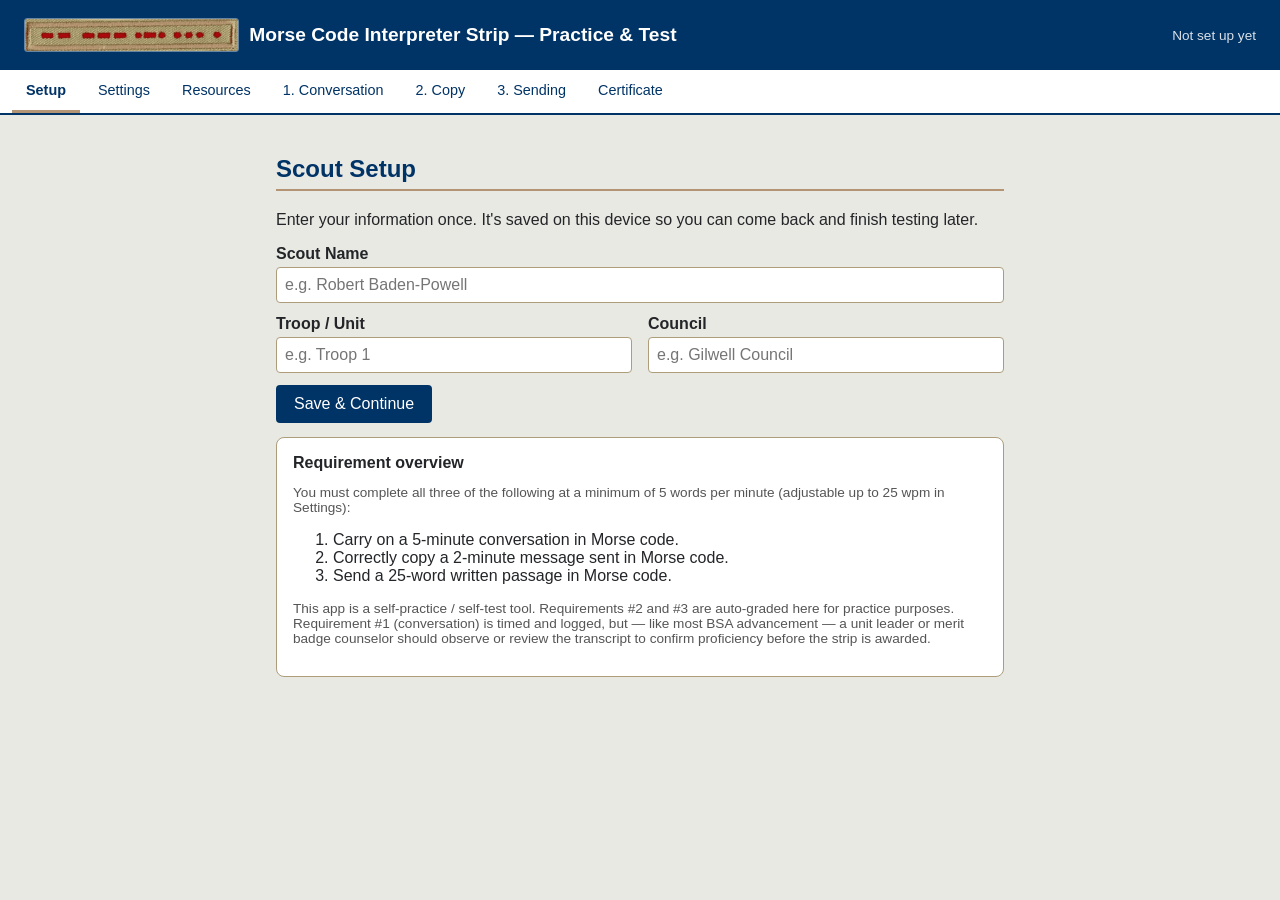
==== index.html @ bd319097 "Shorten conversation script for Morse code practice Updated the conversation script for Morse code p" ====
<!DOCTYPE html>
<html lang="en">
<head>
<meta charset="UTF-8">
<meta name="viewport" content="width=device-width, initial-scale=1.0">
<title>Morse Code Interpreter Strip — Practice &amp; Test</title>
<style>
  :root{
    /* Official Scouting America brand colors (Scouts BSA program):
       Source: Scouting America Official Brand Colors and Typefaces */
    --navy:#003366;   /* Scouting America Dark Blue */
    --gold:#B39475;   /* Scouting America Tan / Scouts BSA Tan (replaces a generic gold accent) */
    --tan-dark:#AD9D7B; /* Scouting America Dark Tan */
    --tan-light:#D6CEBD; /* Scouting America Light Tan */
    --red:#CE1126;    /* Scouting America Red / Scouts BSA Red */
    --cream:#E9E9E4;  /* Scouting America Pale Gray */
    --ink:#232528;    /* Scouting America Neutral Black */
    --line:#AD9D7B;   /* Scouting America Dark Tan */
    --good:#006B3F;   /* Scouting America Green (Venturing Green swatch) */
    --bad:#CE1126;    /* Scouting America Red */
  }
  @import url('https://fonts.googleapis.com/css2?family=Montserrat:wght@600;700;800&display=swap');
  *{box-sizing:border-box;}
  body{
    margin:0; font-family:Verdana, Arial, sans-serif; background:var(--cream); color:var(--ink);
  }
  header{
    background:var(--navy); color:#fff; padding:18px 24px; display:flex; align-items:center; justify-content:space-between; flex-wrap:wrap; gap:8px;
  }
  header h1{ margin:0; font-size:1.2rem; font-family:'Montserrat', Arial, sans-serif; font-weight:700; display:flex; align-items:center; gap:10px; }
  header .stripIcon{ height:34px; width:auto; border-radius:3px; border:1px solid rgba(255,255,255,0.4); }
  header .who{ font-size:0.85rem; opacity:0.85; }
  nav{
    display:flex; gap:4px; background:#fff; border-bottom:2px solid var(--navy); padding:0 12px; overflow-x:auto;
  }
  nav button{
    font-family:inherit; font-size:0.9rem; padding:12px 14px; border:none; background:none; cursor:pointer;
    border-bottom:3px solid transparent; color:var(--navy); white-space:nowrap;
  }
  nav button.active{ border-bottom-color:var(--gold); font-weight:bold; }
  nav button:disabled{ color:#aaa; cursor:not-allowed; }
  main{ max-width:760px; margin:0 auto; padding:20px 16px 60px; }
  section{ display:none; }
  section.active{ display:block; }
  h2{ color:var(--navy); border-bottom:2px solid var(--gold); padding-bottom:6px; font-family:'Montserrat', Arial, sans-serif; font-weight:700; }
  label{ display:block; margin:12px 0 4px; font-weight:bold; }
  input[type=text], select{
    width:100%; padding:8px; font-size:1rem; border:1px solid var(--line); border-radius:4px; font-family:inherit;
  }
  .row{ display:flex; gap:16px; flex-wrap:wrap; }
  .row > div{ flex:1; min-width:180px; }
  button.primary{
    background:var(--navy); color:#fff; border:none; padding:10px 18px; border-radius:4px; font-size:1rem; cursor:pointer; margin-top:12px;
  }
  button.primary:hover{ background:#123063; }
  button.secondary{
    background:#fff; color:var(--navy); border:1px solid var(--navy); padding:10px 18px; border-radius:4px; font-size:1rem; cursor:pointer; margin-top:12px;
  }
  button:disabled{ opacity:0.5; cursor:not-allowed; }
  .card{ background:#fff; border:1px solid var(--line); border-radius:8px; padding:16px; margin:14px 0; }
  .card a{ color:var(--navy); }
  .card ul{ margin:8px 0 0; padding-left:20px; }
  .card ul li{ margin-bottom:10px; }
  .morseGrid{
    display:grid; grid-template-columns:repeat(auto-fill, minmax(72px,1fr)); gap:8px; margin-top:12px;
  }
  .morseCell{
    border:1px solid var(--line); border-radius:6px; padding:8px 4px; text-align:center; background:var(--cream);
    cursor:pointer; transition:background .15s;
  }
  .morseCell:hover{ background:var(--tan-light); }
  .morseCell .letter{ font-size:1.2rem; font-weight:bold; color:var(--navy); }
  .morseCell .pattern{ font-family:monospace; font-size:1rem; letter-spacing:2px; color:var(--red); margin-top:2px; }
  .badge{ display:inline-block; padding:2px 10px; border-radius:12px; font-size:0.8rem; font-weight:bold; }
  .badge.pass{ background:#e3f2e3; color:var(--good); }
  .badge.fail{ background:#fdecea; color:var(--bad); }
  .badge.pending{ background:#eee; color:#666; }
  .timer{ font-size:2rem; font-weight:bold; color:var(--navy); font-family:monospace; }
  .keybtn{
    width:100%; padding:40px; font-size:1.2rem; text-align:center; background:var(--red); color:#fff;
    border-radius:10px; user-select:none; cursor:pointer; margin:14px 0; touch-action:none;
  }
  .keybtn.down{ background:#6e0f11; }
  .decoded{
    font-family:monospace; font-size:1.1rem; background:#fff; border:1px solid var(--line); border-radius:6px;
    padding:12px; min-height:60px; white-space:pre-wrap; word-break:break-word;
  }
  textarea{ width:100%; min-height:100px; font-family:inherit; font-size:1rem; padding:8px; border:1px solid var(--line); border-radius:4px; }
  .transcript{ max-height:220px; overflow-y:auto; background:#fff; border:1px solid var(--line); border-radius:6px; padding:10px; font-size:0.95rem; }
  .transcript .ai{ color:var(--navy); }
  .transcript .you{ color:var(--red); }
  .note{ font-size:0.85rem; color:#555; }
  .result{ font-weight:bold; margin-top:10px; }
  .locked-msg{ color:#777; font-style:italic; }
  #certificate{
    border:10px double var(--tan-dark); background:#fffdf7; padding:40px; text-align:center; margin-top:16px;
    font-family:'Times New Roman', Georgia, serif;
  }
  #certificate h2{ border:none; font-size:1.8rem; color:var(--navy); margin-bottom:0; font-family:'Montserrat', Arial, sans-serif; }
  #certificate .sub{ letter-spacing:2px; color:var(--red); font-weight:bold; font-family:'Montserrat', Arial, sans-serif; }
  #certificate .stripImg{ height:38px; width:auto; margin:14px 0; }
  #certificate .name{ font-size:1.6rem; margin:18px 0 4px; color:var(--red); font-family:'Brush Script MT', cursive, Georgia, serif; }
  #certificate .line{ border-bottom:1px solid #999; display:inline-block; min-width:220px; }
  #certificate table{ margin:20px auto; text-align:left; font-family:'Times New Roman', Georgia, serif; }
  #certificate table td{ padding:3px 10px; }
  @media print{
    header, nav, .no-print{ display:none !important; }
    section{ display:none !important; }
    section#tab-certificate{ display:block !important; }
    body{ background:#fff; }
  }
</style>
</head>
<body>

<header>
  <h1><img class="stripIcon" src="[data-uri]" alt="Morse Code Interpreter Strip"> Morse Code Interpreter Strip — Practice &amp; Test</h1>
  <div class="who" id="whoHeader">Not set up yet</div>
</header>

<nav id="tabs">
  <button data-tab="setup" class="active">Setup</button>
  <button data-tab="settings">Settings</button>
  <button data-tab="resources">Resources</button>
  <button data-tab="conversation">1. Conversation</button>
  <button data-tab="copy">2. Copy</button>
  <button data-tab="sending">3. Sending</button>
  <button data-tab="certificate" id="certTabBtn">Certificate</button>
</nav>

<main>

  <!-- SETUP -->
  <section id="tab-setup" class="active">
    <h2>Scout Setup</h2>
    <p>Enter your information once. It's saved on this device so you can come back and finish testing later.</p>
    <label for="scoutName">Scout Name</label>
    <input type="text" id="scoutName" placeholder="e.g. Robert Baden-Powell">
    <div class="row">
      <div>
        <label for="scoutTroop">Troop / Unit</label>
        <input type="text" id="scoutTroop" placeholder="e.g. Troop 1">
      </div>
      <div>
        <label for="scoutCouncil">Council</label>
        <input type="text" id="scoutCouncil" placeholder="e.g. Gilwell Council">
      </div>
    </div>
    <button class="primary" id="saveSetup">Save &amp; Continue</button>
    <div class="card">
      <strong>Requirement overview</strong>
      <p class="note">You must complete all three of the following at a minimum of 5 words per minute (adjustable up to 25 wpm in Settings):</p>
      <ol>
        <li>Carry on a 5-minute conversation in Morse code.</li>
        <li>Correctly copy a 2-minute message sent in Morse code.</li>
        <li>Send a 25-word written passage in Morse code.</li>
      </ol>
      <p class="note">This app is a self-practice / self-test tool. Requirements #2 and #3 are auto-graded here for practice purposes. Requirement #1 (conversation) is timed and logged, but — like most BSA advancement — a unit leader or merit badge counselor should observe or review the transcript to confirm proficiency before the strip is awarded.</p>
    </div>
  </section>

  <!-- SETTINGS -->
  <section id="tab-settings">
    <h2>Settings</h2>
    <label for="wpmRange">Code speed: <span id="wpmVal">5</span> words per minute</label>
    <input type="range" id="wpmRange" min="5" max="25" step="1" value="5">
    <label for="volRange">Tone volume</label>
    <input type="range" id="volRange" min="0" max="100" step="5" value="60">
    <button class="primary" id="testTone">▶ Play test tone (PARIS)</button>
    <div class="card">
      <button class="secondary" id="resetProgress">Reset all progress</button>
      <p class="note">Clears saved profile, settings, and test results from this browser.</p>
    </div>
  </section>

  <!-- RESOURCES -->
  <section id="tab-resources">
    <h2>Resources</h2>
    <div class="card">
      <strong>Morse Code Alphabet</strong>
      <label for="resWpmRange">Code speed: <span id="resWpmVal">5</span> words per minute</label>
      <input type="range" id="resWpmRange" min="5" max="25" step="1" value="5">
      <p class="note">Tap any letter or number to hear it played at the speed above.</p>
      <button class="secondary" id="playAlphabet">▶ Play the whole alphabet</button>
      <div class="morseGrid" id="morseGrid"></div>

      <p class="note" style="margin-top:16px;"><strong>Common punctuation</strong></p>
      <button class="secondary" id="playPunctuation">▶ Play punctuation</button>
      <div class="morseGrid" id="morseGridPunct"></div>
    </div>
    <div class="card">
      <strong>Learn more</strong>
      <ul>
        <li><a href="https://www.arrl.org/files/file/Scouting/morse-code-interpreter-strip-final.pdf" target="_blank" rel="noopener">Official Interpreter Strip requirements (ARRL / BSA PDF)</a> — the source sheet these three tests are built from. Fun fact from the sheet: the strip's own dot-dash pattern spells out M‑O‑R‑S‑E.</li>
        <li><a href="https://morse.withgoogle.com/learn/" target="_blank" rel="noopener">Google's free interactive Morse code trainer</a> — a game-like way to build speed and muscle memory outside of practice sessions here. Works best on a phone held in landscape mode.</li>
        <li><a href="https://morsle.fun/" target="_blank" rel="noopener">Morsle</a> — a free daily Morse code puzzle, Wordle-style. A fun, low-pressure way to keep decoding skills sharp between practice sessions.</li>
      </ul>
    </div>
  </section>

  <!-- CONVERSATION -->
  <section id="tab-conversation">
    <h2>1. Five-Minute Conversation</h2>
    <p class="note">The app will play short lines in Morse code — the text is never shown, so you have to copy it by ear, just like a real contact. Use the Notes box to write down what you copy, then key your own reply using the button below or the spacebar (press and hold for dots/dashes, like a telegraph key — you'll hear a tone while it's held down). The session runs for 5 minutes. Send at whatever speed feels natural; the app figures out your dots and dashes on its own.</p>
    <div class="card">
      <span>Status: <span id="convBadge" class="badge pending">Not started</span></span>
      <div class="timer" id="convTimer">05:00</div>
      <button class="primary" id="convStart">Start Conversation</button>
      <button class="secondary" id="convStop" style="display:none;">⏹ Stop Conversation</button>

      <div id="convCalibrateArea" style="display:none;">
        <p class="note">First, calibrate: key the letter <strong>A</strong> (dot-dash, &bull;&ndash;), then pause briefly like you naturally would <strong>between two words</strong>, then key <strong>A</strong> again. Repeat once or twice, then press "Begin Conversation" when ready. (This doesn't count against your 5 minutes.)</p>
        <div class="keybtn" id="convCalibKeyBtn">HOLD (click/tap) or press-and-hold the SPACEBAR to key a dot/dash — release to end it</div>
        <div class="decoded" id="convCalibDecoded"></div>
        <div class="raw" id="convCalibRaw" style="font-size:0.85em; opacity:0.75; letter-spacing:1px;"></div>
        <button class="primary" id="convCalibrateDone">Begin Conversation ▶</button>
      </div>

      <div id="convBody" style="display:none;">
        <p class="note" id="convIncomingNote">🔊 BASE CAMP is sending a line in Morse code. Listen closely — the text won't be shown here.</p>
        <button class="secondary" id="convReplay">🔁 Replay this line</button>

        <label for="convNotes">Your notes (write down what you're copying):</label>
        <textarea id="convNotes" placeholder="Jot down what you think each incoming line says as you copy it..."></textarea>

        <div id="convKeyArea" style="display:none;">
          <label>Your reply — key it in Morse:</label>
          <div class="keybtn" id="convKeyBtn">HOLD (click/tap) or press-and-hold the SPACEBAR to key a dot/dash — release to end it</div>
          <div class="decoded" id="convDecoded"></div>
          <button class="secondary" id="convSendLine">Send this reply</button>
        </div>
      </div>

      <div class="transcript" id="convTranscript"></div>
    </div>
  </section>

  <!-- COPY -->
  <section id="tab-copy">
    <h2>2. Two-Minute Copy Test</h2>
    <p class="note">A historical Scouting passage will be sent in Morse code (Robert Baden-Powell's writings / Scouting for Boys). As you hear each letter, translate it in your head and type the plain-English word directly into the box below — that's the actual skill this requirement tests. You can pause if you need a moment, and there's no separate "notes" step: what you type in the box is what gets graded.</p>
    <div class="card">
      <span>Status: <span id="copyBadge" class="badge pending">Not started</span></span>
      <button class="primary" id="copyStart">▶ Play Message</button>
      <button class="secondary" id="copyPause" style="display:none;">⏸ Pause</button>
      <div class="timer" id="copyTimer" style="display:none;">00:00</div>
      <label for="copyInput">Type what you copied (plain English, as you decode it):</label>
      <textarea id="copyInput" placeholder="Start typing the translated words as soon as you hear the message begin..."></textarea>
      <button class="primary" id="copySubmit" disabled>Submit Copy</button>
      <div class="result" id="copyResult"></div>
    </div>
  </section>

  <!-- SENDING -->
  <section id="tab-sending">
    <h2>3. Send a 25-Word Passage</h2>
    <p class="note">Send the passage below in Morse code using the key or the spacebar. Press and hold for a dot or dash (you'll hear a tone while it's held down); release when done. Pause briefly between letters, and a bit longer between words. Send at whatever speed feels natural — the app measures your actual speed and checks it against the 5 wpm minimum afterward.</p>
    <div class="card">
      <strong>Passage to send:</strong>
      <p id="sendPassage" style="font-style:italic;"></p>
      <span>Status: <span id="sendBadge" class="badge pending">Not started</span></span>
      <button class="primary" id="sendStart">Start Sending Test</button>
      <div id="sendKeyArea" style="display:none;">
        <p class="note" id="sendPhaseNote">First, calibrate: key the letter <strong>A</strong> (dot-dash, &bull;&ndash;), then pause briefly like you naturally would <strong>between two words</strong>, then key <strong>A</strong> again. Repeat once or twice, then press "Start Message" when ready.</p>
        <div class="keybtn" id="sendKeyBtn">HOLD (click/tap) or press-and-hold the SPACEBAR to key — release to end the dot/dash</div>
        <button class="primary" id="sendCalibrateDone">Start Message ▶</button>
        <div class="decoded" id="sendDecoded"></div>
        <div class="raw" id="sendRaw" style="font-size:0.85em; opacity:0.75; letter-spacing:1px;"></div>
        <div class="row" id="sendMessageControls" style="margin-top:8px; display:none;">
          <button class="secondary" id="sendRestart">↺ Start Over</button>
          <button class="primary" id="sendFinish">I'm Finished Sending</button>
        </div>
        <p class="note" id="sendMistakeNote" style="display:none;">Made a mistake? Click <strong>Start Over</strong> to clear what you've keyed and restart the timing — no need to submit first.</p>
      </div>
      <div class="result" id="sendResult"></div>
    </div>
  </section>

  <!-- CERTIFICATE -->
  <section id="tab-certificate">
    <h2>Certificate</h2>
    <div id="certLocked" class="locked-msg">Complete all three requirements to unlock your certificate.</div>
    <div id="certUnlocked" style="display:none;">
      <div id="certificate">
        <div class="sub">SCOUTING AMERICA</div>
        <h2>Morse Code Interpreter Strip</h2>
        <img class="stripImg" src="[data-uri]" alt="Morse Code Interpreter Strip insignia">
        <p>This certifies that</p>
        <div class="name" id="certName">—</div>
        <p>of <span id="certTroop">—</span>, <span id="certCouncil">—</span> council,</p>
        <p>has demonstrated proficiency in Morse Code by completing all requirements below.</p>
        <table>
          <tr><td>1. Five-minute conversation</td><td id="certConv">—</td></tr>
          <tr><td>2. Two-minute copy (accuracy)</td><td id="certCopy">—</td></tr>
          <tr><td>3. Twenty-five word sending</td><td id="certSend">—</td></tr>
        </table>
        <p>Date completed: <span class="line" id="certDate">&nbsp;&nbsp;&nbsp;&nbsp;&nbsp;&nbsp;&nbsp;&nbsp;&nbsp;&nbsp;</span></p>
        <p style="margin-top:30px;">Verified by (unit leader / counselor signature): <span class="line">&nbsp;&nbsp;&nbsp;&nbsp;&nbsp;&nbsp;&nbsp;&nbsp;&nbsp;&nbsp;&nbsp;&nbsp;&nbsp;&nbsp;&nbsp;&nbsp;&nbsp;&nbsp;&nbsp;&nbsp;</span></p>
      </div>
      <button class="primary no-print" id="printCert">🖨 Print / Save as PDF</button>
    </div>
  </section>

</main>

<script>
/* ============================================================
   MORSE CODE PRACTICE APP
   Single-file, no build tools, no server required.
   Uses localStorage to remember profile/settings/progress on
   this device/browser only.
   ============================================================ */

// ---------- Morse alphabet ----------
const MORSE = {
  A:'.-', B:'-...', C:'-.-.', D:'-..', E:'.', F:'..-.', G:'--.', H:'....',
  I:'..', J:'.---', K:'-.-', L:'.-..', M:'--', N:'-.', O:'---', P:'.--.',
  Q:'--.-', R:'.-.', S:'...', T:'-', U:'..-', V:'...-', W:'.--', X:'-..-',
  Y:'-.--', Z:'--..',
  '0':'-----','1':'.----','2':'..---','3':'...--','4':'....-',
  '5':'.....','6':'-....','7':'--...','8':'---..','9':'----.',
  '.':'.-.-.-', ',':'--..--', '?':'..--..', "'":'.----.', '-':'-....-', '/':'-..-.',
  '!':'-.-.--', '"':'.-..-.', '(':'-.--.', ')':'-.--.-', ':':'---...', ';':'-.-.-.',
  '=':'-...-', '@':'.--.-.'
};
const REVERSE_MORSE = {};
Object.keys(MORSE).forEach(k => REVERSE_MORSE[MORSE[k]] = k);

function textToMorseWords(text){
  return text.toUpperCase().trim().split(/\s+/).filter(Boolean).map(word =>
    [...word].map(ch => MORSE[ch]).filter(Boolean)
  );
}

// Build a timeline of on/off events (in "units") for a phrase.
function buildTimeline(text){
  const words = textToMorseWords(text);
  const events = [];
  words.forEach((letters, wi) => {
    letters.forEach((code, li) => {
      [...code].forEach((sym, si) => {
        events.push({on:true, units: sym==='.' ? 1 : 3});
        if(si < code.length-1) events.push({on:false, units:1});
      });
      if(li < letters.length-1) events.push({on:false, units:3});
    });
    if(wi < words.length-1) events.push({on:false, units:7});
  });
  return events;
}

// ---------- Audio playback ----------
let audioCtx = null;
function getCtx(){
  if(!audioCtx) audioCtx = new (window.AudioContext || window.webkitAudioContext)();
  return audioCtx;
}

// Tracks whatever playText() call is currently sounding, so a new call can
// cut it off cleanly instead of overlapping (e.g. hitting "Play test tone"
// again, or changing the speed slider mid-playback and pressing play again).
let currentPlayback = null;

function playText(text, wpm, volume){
  // Stop whatever's currently playing before starting the new one.
  if(currentPlayback){ currentPlayback.stop(); currentPlayback = null; }

  return new Promise(resolve => {
    const ctx = getCtx();
    const events = buildTimeline(text);
    const unitSec = 1.2/wpm; // standard PARIS timing: unit(ms) = 1200/wpm
    const osc = ctx.createOscillator();
    const gain = ctx.createGain();
    osc.frequency.value = 620;
    gain.gain.value = 0.0001;
    osc.connect(gain).connect(ctx.destination);
    osc.start();
    let t = ctx.currentTime + 0.15;
    const vol = Math.max(0.0001, volume/100 * 0.35);
    events.forEach(ev => {
      const dur = ev.units * unitSec;
      if(ev.on){
        gain.gain.setValueAtTime(vol, t);
        gain.gain.setValueAtTime(0.0001, t + Math.max(dur-0.008, 0.001));
      }
      t += dur;
    });
    osc.stop(t + 0.05);

    let settled = false;
    let paused = false;
    // AudioContext.suspend()/resume() freeze and resume all scheduled gain
    // automation exactly where it left off, so pausing doesn't need to
    // re-schedule the tone timeline — but the completion timer is wall-clock
    // (setTimeout), so it has to be tracked/restarted around the pause too.
    let remainingMs = (t - ctx.currentTime) * 1000;
    let segmentStartedAt = Date.now();
    let timer = setTimeout(finish, remainingMs);

    function finish(){
      if(settled) return;
      settled = true;
      currentPlayback = null;
      resolve();
    }

    currentPlayback = {
      stop(){
        if(settled) return;
        settled = true;
        clearTimeout(timer);
        try{
          gain.gain.cancelScheduledValues(ctx.currentTime);
          gain.gain.setValueAtTime(0.0001, ctx.currentTime);
          osc.stop(ctx.currentTime + 0.02);
        }catch(e){ /* already stopped */ }
        resolve();
      },
      pause(){
        if(settled || paused) return;
        paused = true;
        remainingMs -= (Date.now() - segmentStartedAt);
        clearTimeout(timer);
        ctx.suspend();
      },
      resume(){
        if(settled || !paused) return;
        paused = false;
        ctx.resume();
        segmentStartedAt = Date.now();
        timer = setTimeout(finish, Math.max(remainingMs, 0));
      },
      isPaused(){ return paused; }
    };
  });
}

// Force-stops any Morse audio currently playing (used by the Stop Conversation
// button, so ending the test early doesn't leave a line playing in the background).
function stopCurrentPlayback(){
  if(currentPlayback){ currentPlayback.stop(); currentPlayback = null; }
}

function pauseCurrentPlayback(){ if(currentPlayback) currentPlayback.pause(); }
function resumeCurrentPlayback(){ if(currentPlayback) currentPlayback.resume(); }
function isCurrentPlaybackPaused(){ return !!currentPlayback && currentPlayback.isPaused(); }

// ---------- Sidetone (audio feedback while keying, like a real telegraph/CW key) ----------
function makeSidetone(getVolume){
  let ctx=null, osc=null, gain=null;
  function ensure(){
    if(!ctx){
      ctx = getCtx();
      osc = ctx.createOscillator();
      gain = ctx.createGain();
      osc.frequency.value = 620;
      gain.gain.value = 0.0001;
      osc.connect(gain).connect(ctx.destination);
      osc.start();
    }
  }
  function on(){
    ensure();
    const vol = Math.max(0.0001, getVolume()/100 * 0.35);
    gain.gain.cancelScheduledValues(ctx.currentTime);
    gain.gain.setTargetAtTime(vol, ctx.currentTime, 0.005);
  }
  function off(){
    if(!ctx) return;
    gain.gain.cancelScheduledValues(ctx.currentTime);
    gain.gain.setTargetAtTime(0.0001, ctx.currentTime, 0.01);
  }
  function stop(){
    if(osc){ try{ osc.stop(); }catch(e){} }
    osc=null; gain=null; ctx=null;
  }
  return { on, off, stop };
}

// ---------- Key input (press-and-hold telegraph key, mouse/touch/spacebar) ----------
// Used by both the conversation and sending tests.
//
// This does NOT assume the Scout is keying at the Settings wpm. Instead it
// records the raw duration of every press, then figures out which durations
// are "short" (dots) and which are "long" (dashes) using simple clustering.
// Calibration is based on a SLIDING WINDOW of the most recent presses (not
// the whole message) so the decoder tracks the sender's *current* speed —
// real people speed up, slow down, and pause unevenly as they go, and a
// whole-message average gets stale and misreads everything once speed
// drifts. The window is seeded with a couple of placeholder "assumed dot"
// values at the Settings speed, so an early keystroke that happens to be a
// dash can't badly skew the very first few letters before real data arrives.
//
// Pauses are judged relative to that same recency-weighted unit estimate,
// using boundary ratios a bit more forgiving than the textbook 1:3:7 unit
// spacing: hand-sent pauses between words are often shorter than "ideal"
// spacing, especially for beginners, so a strict threshold misses real word
// breaks and runs words together. (An earlier version of this tried
// clustering the gaps themselves into three groups instead of using fixed
// ratios — it turned out to be more fragile under simultaneous speed drift,
// since a word-gap and character-gap cluster can end up too close together
// to separate reliably. The simple ratio approach below tracks drift fine
// already, since it's a multiple of the same live-updating unit estimate.)
//
// Display only ever grows: a letter is decided ONCE — the moment a pause
// confirms it's finished — using the best calibration available at that
// instant, and is then locked in and never re-evaluated. Nothing is shown
// mid-letter, so already-displayed text never changes or flickers as more
// of the message comes in.
function makeKeyInput(getWpm){
  const WINDOW_SIZE = 12; // recent presses used for calibration
  const state = { down:false, downAt:0, upAt:0, durationWindow:[], pendingDurations:[], text:'', rawText:'', pollTimer:null, calibrating:false, maxCalGap:0 };

  // A Scout's real "let me think of the next letter" pause between letters
  // doesn't shrink just because the Settings speed is set higher — it's
  // roughly constant in real seconds. That means a purely proportional
  // word-gap threshold (a fixed multiple of the dot length) can misread an
  // ordinary hesitation as "must be a new word," especially at faster
  // Settings speeds where the unit is tiny. Testing this directly (a
  // simulated beginner who pauses a few times longer between letters while
  // recalling each one) reproduced exactly that: whole messages shattered
  // into one-letter "words".
  //
  // Fix: during the calibration tap (Scout keys "A", pauses like they would
  // between two words, then keys "A" again), we measure that demonstrated
  // pause directly and let it RAISE the word-break threshold above the
  // default — but never lower it. Only raising it means a Scout whose own
  // natural word-pause is clearly longer than the safe default gets more
  // headroom against false word-breaks, while a Scout who didn't pause much
  // (or skipped calibration) still gets the proven-reliable default rather
  // than a threshold weakened by one noisy sample.
  let calibratedWordGap = null;
  function startCalibrating(){ state.calibrating = true; state.maxCalGap = 0; }
  function endCalibrating(){
    state.calibrating = false;
    if(state.maxCalGap > 0) calibratedWordGap = state.maxCalGap;
  }

  // Deliberately NOT pre-seeded with a placeholder duration: if the Settings
  // wpm differs a lot from the sender's actual speed, a fake sample can bias
  // classification of the first several real keystrokes in the wrong
  // direction (e.g. sending slower than Settings makes real dots look like
  // dashes next to an artificially fast placeholder). Leaving the window
  // empty means the very first keystroke is judged only against the
  // Settings-derived guess as a one-time fallback (see twoMeans below), and
  // every keystroke after that is calibrated purely from real data.
  function seedWindow(){
    state.durationWindow = [];
  }
  seedWindow();

  // Damped estimate of the current dot-length, used ONLY for judging
  // char/word pause boundaries (see currentUnit below). It updates once per
  // real keystroke rather than snapping straight to the latest raw cluster
  // mean, so a short unlucky run of fast (or slow) real presses can't swing
  // the pause thresholds enough to misread a letter-gap as a word-gap —
  // testing showed exactly that: with realistic hand jitter, an ordinary
  // letter-to-letter gap could occasionally land just past the word-gap
  // ratio because the raw per-keystroke unit estimate is noisy on its own.
  let smoothedUnit = null;
  function pushDuration(dur){
    state.durationWindow.push(dur);
    if(state.durationWindow.length > WINDOW_SIZE) state.durationWindow.shift();
    const raw = twoMeans(state.durationWindow).dot;
    smoothedUnit = (smoothedUnit === null) ? raw : smoothedUnit*0.65 + raw*0.35;
  }

  // 1-D "2-means" clustering: splits recent press durations into a short
  // (dot) group and a long (dash) group, regardless of absolute speed.
  //
  // IMPORTANT: clustering alone cannot tell short from long without some
  // *contrast* in the sample — a run of same-length presses (e.g. testing a
  // dash-only letter like "T" or "O" by itself) is equally consistent with
  // "these are all dots" or "these are all dashes." Naively assuming
  // "whatever I've seen so far must be a dot" (the old behavior here) meant
  // a single press was ALWAYS read as a dot no matter how long it was held.
  // So: when there isn't enough spread in the data to safely trust
  // clustering, fall back to the Settings-implied absolute timing to decide
  // whether the uniform cluster looks more like dots or dashes, instead of
  // blindly labeling it "dot".
  function twoMeans(durations){
    const seed = 1200/getWpm();
    if(durations.length === 0) return { dot: seed, dash: seed*3 };
    let dot = Math.min(...durations);
    let dash = Math.max(...durations);
    for(let i=0;i<8;i++){
      const dotGroup=[], dashGroup=[];
      durations.forEach(d => (Math.abs(d-dot) <= Math.abs(d-dash) ? dotGroup : dashGroup).push(d));
      if(dotGroup.length) dot = dotGroup.reduce((a,b)=>a+b,0)/dotGroup.length;
      if(dashGroup.length) dash = dashGroup.reduce((a,b)=>a+b,0)/dashGroup.length;
    }
    if(dash < dot * 1.8){
      // Not enough contrast to trust the split above — decide against the
      // absolute Settings-implied unit instead of assuming "dot".
      const uniform = (dot + dash) / 2;
      if(uniform < seed * 2){
        dot = uniform; dash = seed * 3;
      } else {
        dot = seed; dash = uniform;
      }
    }
    return { dot, dash };
  }

  function currentUnit(){ return smoothedUnit === null ? twoMeans(state.durationWindow).dot : smoothedUnit; }

  // Debounce: mice, trackpads, and touchscreens occasionally misfire a
  // spurious extra down/up blip around a single real click — the same
  // "switch bounce" problem hardware debounce circuits exist to solve for
  // noisy analog contacts. A press, or the gap right after a release, this
  // short is physically impossible to send intentionally even at the
  // fastest supported speed (25 wpm => a dot is ~48ms), so anything under
  // this is treated as contact noise and dropped rather than fed to the
  // decoder as a (very wrong) extra dot.
  const DEBOUNCE_MS = 15;

  function keyDown(){
    if(state.down) return;
    const now = performance.now();
    if(state.upAt && (now - state.upAt) < DEBOUNCE_MS) return; // bounce right after release — ignore
    state.down = true;
    if(state.upAt){
      const gap = now - state.upAt;
      const unit = currentUnit();
      if(state.calibrating) state.maxCalGap = Math.max(state.maxCalGap, gap);
      const defaultWordThresh = unit*4.2;
      const wordThresh = calibratedWordGap !== null ? Math.max(defaultWordThresh, calibratedWordGap*0.75) : defaultWordThresh;
      if(gap >= wordThresh){
        finalizePending();
        state.text += ' ';
        state.rawText += ' / ';
      } else if(gap >= unit*2){
        finalizePending();
      }
      // else: intra-character gap — keep accumulating the same letter
    }
    state.downAt = now;
  }

  function keyUp(){
    if(!state.down) return;
    state.down = false;
    const now = performance.now();
    const dur = now - state.downAt;
    if(dur < DEBOUNCE_MS){
      // Spurious blip too short to be a real press — discard it without
      // recording a duration or moving the release-time anchor, so gap
      // timing for the next real press is unaffected.
      return;
    }
    pushDuration(dur);
    state.pendingDurations.push(dur);
    state.upAt = now;
  }

  // Locks in the letter currently being keyed. Uses the best calibration
  // available right now, then never revisits this decision.
  function finalizePending(){
    if(state.pendingDurations.length === 0) return;
    const { dot, dash } = twoMeans(state.durationWindow);
    const symbols = state.pendingDurations.map(d => (Math.abs(d-dot) <= Math.abs(d-dash) ? '.' : '-')).join('');
    state.text += (REVERSE_MORSE[symbols] || '?');
    state.rawText += (state.rawText && !state.rawText.endsWith(' ') ? ' ' : '') + symbols;
    state.pendingDurations = [];
  }

  function displayString(){ return state.text; }
  // Shows exactly what the app measured as dots/dashes, letter-by-letter —
  // lets a Scout (or leader) see whether a specific press was read as the
  // wrong symbol, instead of only seeing the final decoded letters.
  function rawString(){ return state.rawText; }

  function startPolling(onUpdate){
    stopPolling();
    state.pollTimer = setInterval(() => {
      // auto-finalize a trailing letter if the key has been idle long enough
      if(!state.down && state.upAt && state.pendingDurations.length){
        const gap = performance.now() - state.upAt;
        if(gap >= currentUnit()*2) finalizePending();
      }
      onUpdate(displayString());
    }, 150);
  }
  function stopPolling(){ if(state.pollTimer) clearInterval(state.pollTimer); state.pollTimer = null; }

  function reset(){ state.down=false; state.downAt=0; state.upAt=0; seedWindow(); smoothedUnit=null; calibratedWordGap=null; state.calibrating=false; state.maxCalGap=0; state.pendingDurations=[]; state.text=''; state.rawText=''; }
  function finalizeNow(){ finalizePending(); }
  // Clears decoded text/pending strokes WITHOUT wiping the calibrated
  // durationWindow — used when moving from a practice/calibration tap into
  // the graded message, or on "Start Over", so the speed contrast already
  // learned isn't thrown away.
  function clearText(){ state.pendingDurations=[]; state.text=''; state.rawText=''; state.upAt=0; }

  return { keyDown, keyUp, startPolling, stopPolling, reset, finalizeNow, clearText, state, displayString, rawString, startCalibrating, endCalibrating };
}

// ---------- Persistence ----------
const STORAGE_KEY = 'morseAppState_v1';
function loadState(){
  try{
    return JSON.parse(localStorage.getItem(STORAGE_KEY)) || {};
  }catch(e){ return {}; }
}
function saveState(patch){
  const s = Object.assign(loadState(), patch);
  localStorage.setItem(STORAGE_KEY, JSON.stringify(s));
  return s;
}
let appState = loadState();

// ---------- Scout / Baden-Powell quote bank ----------
// NOTE FOR TROOP LEADERS: these lines are written in the spirit of Robert
// Baden-Powell's Scouting writings (public domain, e.g. "Scouting for Boys",
// 1908, and his 1941 Farewell Message). Wording is paraphrased for reliable
// exact-word-count matching in the app. For official/ceremonial use, feel
// free to swap in verbatim text you've verified against a primary source.
const QUOTE_BANK = [
  "Try and leave this world a little better than you found it and when your turn comes to die you can die happy in feeling that you have not wasted your time but have done your best",
  "A Scout smiles and whistles under all circumstances even when things go wrong and life feels difficult that is the mark of a true Scout spirit worth carrying every single day",
  "Character is the sum total of a habit formed through daily choices and Scouting builds that character one small honest action at a time in camp and at home",
  "Be prepared is the Scout motto and its meaning is that a Scout must prepare himself by previous thinking out and practicing how to act on any accident or emergency",
  "Scouting is a game for boys and girls under the leadership of older friends who guide them toward good citizenship self reliance and service to others in their community",
  "The most worthwhile things in life are the hardest to achieve and a Scout learns patience skill and courage by practicing them again and again until they become second nature",
  "Self education and not education handed down by others is what our young people truly need and Scouting gives every young person the chance to teach themselves through doing",
  "A Scout's duty is to be useful and to help others especially those nearest at hand at home in camp and wherever the need for a helping hand appears"
];

function wordsForWpm(wpm){
  // roughly a 2-minute message: words = wpm * 2
  return Math.max(8, Math.round(wpm * 2));
}
function buildCopyMessage(wpm){
  const pool = QUOTE_BANK.join(' ').split(/\s+/);
  const startMax = Math.max(0, pool.length - wordsForWpm(wpm));
  const start = Math.floor(Math.random() * (startMax+1));
  return pool.slice(start, start + wordsForWpm(wpm)).join(' ');
}
const SENDING_PASSAGE = (function(){
  const words = QUOTE_BANK[0].split(/\s+/).concat(QUOTE_BANK[3].split(/\s+/));
  return words.slice(0,25).join(' ');
})();

// Kept deliberately short — real Morse traffic at slow speeds stays terse
// for exactly this reason. At the 5 wpm minimum this app is meant to
// certify, the ORIGINAL longer lines (e.g. "HELLO SCOUT THIS IS BASE CAMP
// DO YOU COPY") ate the vast majority of the 5-minute budget just being
// played back, leaving a beginner as little as ~20 seconds to think through
// and key EACH reply — nowhere near enough time to reliably reach the
// 4-exchange participation bar, so the test would fail almost every time
// regardless of how well a Scout actually sent Morse. Shortening the script
// leaves ~45+ seconds per reply at 5 wpm, which is realistic for someone
// still keying letter-by-letter.
const CONV_SCRIPT = [
  "HELLO SCOUT BASE CAMP HERE",
  "YOUR NAME",
  "YOUR TROOP",
  "SCOUT MOTTO",
  "WEATHER THERE",
  "FAVORITE ACTIVITY",
  "GOOD COPY THANKS",
  "NEXT BADGE",
  "TROOP NUMBER AGAIN",
  "GREAT CONTACT BYE",
  "BASE CAMP OUT",
  "FINAL MESSAGE"
];

// ============================================================
// UI WIRING
// ============================================================
document.addEventListener('DOMContentLoaded', () => {
  // ----- Tabs -----
  const tabButtons = document.querySelectorAll('#tabs button');
  tabButtons.forEach(btn => btn.addEventListener('click', () => {
    const newTab = btn.dataset.tab;
    const current = document.querySelector('#tabs button.active')?.dataset.tab;
    if(current && current !== newTab) stopActiveTabProcesses(current);
    showTab(newTab);
  }));
  function showTab(name){
    tabButtons.forEach(b => b.classList.toggle('active', b.dataset.tab===name));
    document.querySelectorAll('main > section').forEach(s => s.classList.remove('active'));
    document.getElementById('tab-'+name).classList.add('active');
  }

  // ----- Setup -----
  const scoutName = document.getElementById('scoutName');
  const scoutTroop = document.getElementById('scoutTroop');
  const scoutCouncil = document.getElementById('scoutCouncil');
  scoutName.value = appState.name || '';
  scoutTroop.value = appState.troop || '';
  scoutCouncil.value = appState.council || '';
  updateHeader();

  document.getElementById('saveSetup').addEventListener('click', () => {
    appState = saveState({ name: scoutName.value.trim(), troop: scoutTroop.value.trim(), council: scoutCouncil.value.trim() });
    updateHeader();
    showTab('settings');
  });

  function updateHeader(){
    const h = document.getElementById('whoHeader');
    if(appState.name) h.textContent = appState.name + (appState.troop ? ' — '+appState.troop : '');
    else h.textContent = 'Not set up yet';
  }

  // ----- Settings -----
  const wpmRange = document.getElementById('wpmRange');
  const wpmVal = document.getElementById('wpmVal');
  const volRange = document.getElementById('volRange');
  // The Resources tab has its own speed slider (for auditioning alphabet
  // letters at different speeds) that stays in sync with this one — both
  // just read/write the same appState.wpm value.
  const resWpmRange = document.getElementById('resWpmRange');
  const resWpmVal = document.getElementById('resWpmVal');
  wpmRange.value = appState.wpm || 5;
  wpmVal.textContent = wpmRange.value;
  resWpmRange.value = wpmRange.value;
  resWpmVal.textContent = wpmRange.value;
  volRange.value = appState.volume != null ? appState.volume : 60;
  function setWpm(v){
    wpmRange.value = v; wpmVal.textContent = v;
    resWpmRange.value = v; resWpmVal.textContent = v;
    appState = saveState({ wpm: Number(v) });
  }
  wpmRange.addEventListener('input', () => setWpm(wpmRange.value));
  resWpmRange.addEventListener('input', () => setWpm(resWpmRange.value));
  volRange.addEventListener('input', () => { appState = saveState({ volume: Number(volRange.value) }); });
  function currentWpm(){ return Number(wpmRange.value); }
  function currentVol(){ return Number(volRange.value); }

  // Shared sidetone: the audible "beep" heard while a key is held down,
  // used by both the conversation and sending key inputs below.
  const keySidetone = makeSidetone(currentVol);

  document.getElementById('testTone').addEventListener('click', () => {
    playText('PARIS', currentWpm(), currentVol());
  });

  document.getElementById('resetProgress').addEventListener('click', () => {
    if(confirm('Clear all saved profile, settings, and results on this device?')){
      localStorage.removeItem(STORAGE_KEY);
      location.reload();
    }
  });

  // ----- Resources: Morse alphabet reference -----
  const ALPHABET_ORDER = 'ABCDEFGHIJKLMNOPQRSTUVWXYZ0123456789'.split('');
  const morseGrid = document.getElementById('morseGrid');
  ALPHABET_ORDER.forEach(ch => {
    const cell = document.createElement('div');
    cell.className = 'morseCell';
    cell.innerHTML = '<div class="letter">'+ch+'</div><div class="pattern">'+MORSE[ch]+'</div>';
    cell.title = 'Tap to hear ' + ch;
    cell.addEventListener('click', () => playText(ch, currentWpm(), currentVol()));
    morseGrid.appendChild(cell);
  });
  document.getElementById('playAlphabet').addEventListener('click', () => {
    playText(ALPHABET_ORDER.join(' '), currentWpm(), currentVol());
  });

  const PUNCT_ORDER = ['.', ',', '?', '!', "'", '"', '-', '/', ':', ';', '(', ')', '='];
  const morseGridPunct = document.getElementById('morseGridPunct');
  const PUNCT_NAMES = { '.':'period', ',':'comma', '?':'question mark', '!':'exclamation point',
    "'":'apostrophe', '"':'quotation mark', '-':'hyphen', '/':'slash', ':':'colon', ';':'semicolon',
    '(':'open parenthesis', ')':'close parenthesis', '=':'equals (break)' };
  PUNCT_ORDER.forEach(ch => {
    const cell = document.createElement('div');
    cell.className = 'morseCell';
    cell.innerHTML = '<div class="letter">'+ch+'</div><div class="pattern">'+MORSE[ch]+'</div>';
    cell.title = 'Tap to hear ' + (PUNCT_NAMES[ch] || ch);
    cell.addEventListener('click', () => playText(ch, currentWpm(), currentVol()));
    morseGridPunct.appendChild(cell);
  });
  document.getElementById('playPunctuation').addEventListener('click', () => {
    playText(PUNCT_ORDER.join(' '), currentWpm(), currentVol());
  });

  // ----- Requirement badges -----
  function setBadge(id, state, text){
    const el = document.getElementById(id);
    el.className = 'badge ' + state;
    el.textContent = text;
  }
  function refreshBadges(){
    const s = loadState();
    if(s.convResult) setBadge('convBadge', s.convResult.pass ? 'pass' : 'fail', s.convResult.pass ? 'Completed' : 'Incomplete');
    if(s.copyResult) setBadge('copyBadge', s.copyResult.pass ? 'pass' : 'fail', s.copyResult.pass ? 'Passed ('+s.copyResult.accuracy+'%)' : 'Try again ('+s.copyResult.accuracy+'%)');
    if(s.sendResult) setBadge('sendBadge', s.sendResult.pass ? 'pass' : 'fail', s.sendResult.pass ? 'Passed' : 'Try again');
    updateCertificate();
  }
  refreshBadges();

  // =========================================================
  // 1. CONVERSATION TEST
  // =========================================================
  const convTimerEl = document.getElementById('convTimer');
  const convTranscript = document.getElementById('convTranscript');
  const convBody = document.getElementById('convBody');
  const convIncomingNote = document.getElementById('convIncomingNote');
  const convReplay = document.getElementById('convReplay');
  const convNotes = document.getElementById('convNotes');
  const convKeyArea = document.getElementById('convKeyArea');
  const convKeyBtn = document.getElementById('convKeyBtn');
  const convDecoded = document.getElementById('convDecoded');
  let convInterval = null, convSecondsLeft = 300, convScriptIndex = 0, convExchanges = 0, currentAiLine = '', convPlaying = false, convActive = false, convCalibrating = false;
  const convKey = makeKeyInput(currentWpm);
  const convStartBtn = document.getElementById('convStart');
  const convStopBtn = document.getElementById('convStop');
  const convCalibrateArea = document.getElementById('convCalibrateArea');
  const convCalibKeyBtn = document.getElementById('convCalibKeyBtn');
  const convCalibDecoded = document.getElementById('convCalibDecoded');
  const convCalibRaw = document.getElementById('convCalibRaw');
  const convCalibrateDoneBtn = document.getElementById('convCalibrateDone');

  function updateConvCalibDisplay(){
    convCalibDecoded.textContent = convKey.displayString();
    convCalibRaw.textContent = convKey.rawString();
  }

  function logLine(cls, text){
    const p = document.createElement('div');
    p.className = cls;
    p.textContent = (cls==='ai' ? 'BASE CAMP: ' : 'YOU: ') + text;
    convTranscript.appendChild(p);
    convTranscript.scrollTop = convTranscript.scrollHeight;
  }

  // Same calibration this Scout does before the Sending test (requirement
  // 3): key "A" with a natural word-like pause in the middle. It seeds real
  // dot/dash contrast AND a demonstrated word-gap length before the timed
  // conversation begins, instead of every reply starting from a cold,
  // uncalibrated guess (see makeKeyInput for why that matters).
  convStartBtn.addEventListener('click', () => {
    convStartBtn.style.display = 'none';
    convStopBtn.style.display = 'inline-block';
    convCalibrating = true;
    convKey.reset();
    convKey.startCalibrating();
    updateConvCalibDisplay();
    convCalibrateArea.style.display = 'block';
    convKey.startPolling(updateConvCalibDisplay);
  });

  function cancelConvCalibration(){
    convCalibrating = false;
    convKey.stopPolling();
    convKeyBtn.classList.remove('down');
    convCalibKeyBtn.classList.remove('down');
    keySidetone.stop();
    convCalibrateArea.style.display = 'none';
    convStartBtn.style.display = '';
    convStopBtn.style.display = 'none';
  }

  convCalibrateDoneBtn.addEventListener('click', async () => {
    convKey.finalizeNow();
    convKey.endCalibrating();
    convKey.clearText();
    convKey.stopPolling();
    convCalibrating = false;
    convCalibrateArea.style.display = 'none';

    convActive = true;
    convTranscript.innerHTML = '';
    convNotes.value = '';
    convBody.style.display = 'block';
    convSecondsLeft = 300; convScriptIndex = 0; convExchanges = 0;
    tickConvTimer();
    convInterval = setInterval(tickConvTimer, 1000);
    await playNextAiLine();
  });

  convCalibKeyBtn.addEventListener('mousedown', () => { convCalibKeyBtn.classList.add('down'); convKey.keyDown(); keySidetone.on(); });
  convCalibKeyBtn.addEventListener('mouseup', () => { convCalibKeyBtn.classList.remove('down'); convKey.keyUp(); keySidetone.off(); });
  convCalibKeyBtn.addEventListener('mouseleave', () => { if(convCalibKeyBtn.classList.contains('down')){ convCalibKeyBtn.classList.remove('down'); convKey.keyUp(); keySidetone.off(); } });
  convCalibKeyBtn.addEventListener('touchstart', e => { e.preventDefault(); convCalibKeyBtn.classList.add('down'); convKey.keyDown(); keySidetone.on(); });
  convCalibKeyBtn.addEventListener('touchend', e => { e.preventDefault(); convCalibKeyBtn.classList.remove('down'); convKey.keyUp(); keySidetone.off(); });

  convStopBtn.addEventListener('click', () => {
    if(convCalibrating) cancelConvCalibration();
    else finishConversation();
  });

  function tickConvTimer(){
    convSecondsLeft--;
    const m = String(Math.max(0,Math.floor(convSecondsLeft/60))).padStart(2,'0');
    const sec = String(Math.max(0,convSecondsLeft%60)).padStart(2,'0');
    convTimerEl.textContent = m+':'+sec;
    if(convSecondsLeft <= 0){
      finishConversation();
    }
  }

  async function playNextAiLine(){
    if(!convActive || convSecondsLeft <= 0) return;
    currentAiLine = CONV_SCRIPT[convScriptIndex % CONV_SCRIPT.length];
    convScriptIndex++;
    logLine('ai', '🔊 (Morse line sent — copy it by ear, not shown here)');
    convKeyArea.style.display = 'none';
    await playCurrentLine();
  }

  async function playCurrentLine(){
    if(!convActive || !currentAiLine) return;
    convPlaying = true;
    convReplay.disabled = true;
    convIncomingNote.textContent = '🔊 Sending now — listen closely...';
    await playText(currentAiLine, currentWpm(), currentVol());
    if(!convActive) return; // conversation was stopped while this line was playing
    convPlaying = false;
    convReplay.disabled = false;
    convIncomingNote.textContent = '✅ Line finished. Replay it if you need to, then key your reply below.';
    if(convSecondsLeft > 0){
      convKeyArea.style.display = 'block';
      // clearText (not reset) so the calibrated dot/dash contrast and
      // demonstrated word-gap length carry through the whole 5-minute
      // conversation instead of every single reply starting cold again.
      convKey.clearText();
      convDecoded.textContent = '';
      convKey.startPolling(str => convDecoded.textContent = str);
    }
  }

  convReplay.addEventListener('click', () => { if(convActive && !convPlaying) playCurrentLine(); });

  convKeyBtn.addEventListener('mousedown', () => { convKeyBtn.classList.add('down'); convKey.keyDown(); keySidetone.on(); });
  convKeyBtn.addEventListener('mouseup', () => { convKeyBtn.classList.remove('down'); convKey.keyUp(); keySidetone.off(); });
  convKeyBtn.addEventListener('mouseleave', () => { if(convKeyBtn.classList.contains('down')){ convKeyBtn.classList.remove('down'); convKey.keyUp(); keySidetone.off(); } });
  convKeyBtn.addEventListener('touchstart', e => { e.preventDefault(); convKeyBtn.classList.add('down'); convKey.keyDown(); keySidetone.on(); });
  convKeyBtn.addEventListener('touchend', e => { e.preventDefault(); convKeyBtn.classList.remove('down'); convKey.keyUp(); keySidetone.off(); });

  document.getElementById('convSendLine').addEventListener('click', async () => {
    if(!convActive) return;
    convKey.finalizeNow();
    convKey.stopPolling();
    const said = convKey.state.text.trim();
    logLine('you', (said || '(no reply keyed)'));
    convKeyArea.style.display = 'none';
    convExchanges++;
    if(convSecondsLeft > 0) await playNextAiLine();
  });

  function finishConversation(){
    if(!convActive) return; // already finished/stopped
    const stoppedEarly = convSecondsLeft > 0;
    convActive = false;
    stopCurrentPlayback();
    clearInterval(convInterval);
    convCalibrateArea.style.display = 'none';
    convKeyArea.style.display = 'none';
    convBody.style.display = 'none';
    convKey.stopPolling();
    keySidetone.stop();
    convStartBtn.disabled = false;
    convStartBtn.style.display = '';
    convStopBtn.style.display = 'none';
    const notes = convNotes.value.trim();
    const pass = convExchanges >= 4; // reasonable participation across the 5 minutes
    appState = saveState({ convResult: { pass, exchanges: convExchanges, notes, date: new Date().toISOString() } });
    setBadge('convBadge', pass ? 'pass' : 'fail', pass ? 'Completed' : 'Incomplete — practice again');
    if(notes) logLine('you', '📝 Final notes: ' + notes);
    logLine('ai', stoppedEarly
      ? '--- Conversation ended early. Review this transcript (and the notes above) with your unit leader or counselor. ---'
      : '--- 5 minutes complete. Review this transcript (and the notes above) with your unit leader or counselor. ---');
    updateCertificate();
  }

  // =========================================================
  // 2. COPY TEST
  // =========================================================
  let copyMessage = '';
  const copyTimerEl = document.getElementById('copyTimer');
  let copyInterval = null, copySecondsElapsed = 0;

  const copyPauseBtn = document.getElementById('copyPause');

  function startCopyTimer(){
    copyInterval = setInterval(() => {
      copySecondsElapsed++;
      const m = String(Math.floor(copySecondsElapsed/60)).padStart(2,'0');
      const s = String(copySecondsElapsed%60).padStart(2,'0');
      copyTimerEl.textContent = m+':'+s;
    }, 1000);
  }

  document.getElementById('copyStart').addEventListener('click', async () => {
    const btn = document.getElementById('copyStart');
    btn.disabled = true;
    document.getElementById('copyInput').value = '';
    document.getElementById('copyResult').textContent = '';
    copyMessage = buildCopyMessage(currentWpm());
    copySecondsElapsed = 0;
    copyTimerEl.style.display = 'block';
    copyTimerEl.textContent = '00:00';
    copyPauseBtn.style.display = 'inline-block';
    copyPauseBtn.textContent = '⏸ Pause';
    startCopyTimer();
    await playText(copyMessage, currentWpm(), currentVol());
    clearInterval(copyInterval);
    copyPauseBtn.style.display = 'none';
    btn.disabled = false;
    document.getElementById('copySubmit').disabled = false;
  });

  copyPauseBtn.addEventListener('click', () => {
    if(isCurrentPlaybackPaused()){
      resumeCurrentPlayback();
      startCopyTimer();
      copyPauseBtn.textContent = '⏸ Pause';
    } else {
      pauseCurrentPlayback();
      clearInterval(copyInterval);
      copyPauseBtn.textContent = '▶ Resume';
    }
  });

  document.getElementById('copySubmit').addEventListener('click', () => {
    const typed = document.getElementById('copyInput').value.toUpperCase().replace(/[^A-Z0-9\s]/g,'').split(/\s+/).filter(Boolean);
    const truth = copyMessage.toUpperCase().split(/\s+/).filter(Boolean);
    let correct = 0;
    const len = Math.max(truth.length, typed.length);
    for(let i=0;i<truth.length;i++){ if(typed[i] === truth[i]) correct++; }
    const accuracy = truth.length ? Math.round((correct/truth.length)*100) : 0;
    const pass = accuracy >= 80;
    appState = saveState({ copyResult: { pass, accuracy, date: new Date().toISOString() } });
    setBadge('copyBadge', pass ? 'pass' : 'fail', pass ? 'Passed ('+accuracy+'%)' : 'Try again ('+accuracy+'%)');
    document.getElementById('copyResult').innerHTML =
      'Accuracy: '+accuracy+'% (need 80%+ to pass)<br>Correct message: <em>'+copyMessage+'</em>';
    document.getElementById('copySubmit').disabled = true;
    updateCertificate();
  });

  // =========================================================
  // 3. SENDING TEST
  // =========================================================
  document.getElementById('sendPassage').textContent = SENDING_PASSAGE;
  const sendKeyArea = document.getElementById('sendKeyArea');
  const sendKeyBtn = document.getElementById('sendKeyBtn');
  const sendDecoded = document.getElementById('sendDecoded');
  const sendRaw = document.getElementById('sendRaw');
  const sendKey = makeKeyInput(currentWpm);
  let sendStartTime = 0;

  const sendPhaseNote = document.getElementById('sendPhaseNote');
  const sendMistakeNote = document.getElementById('sendMistakeNote');
  const sendCalibrateDone = document.getElementById('sendCalibrateDone');
  const sendMessageControls = document.getElementById('sendMessageControls');

  function updateSendDisplay(){
    sendDecoded.textContent = sendKey.displayString();
    sendRaw.textContent = sendKey.rawString();
  }

  function enterCalibrationPhase(){
    sendPhaseNote.style.display = 'block';
    sendMistakeNote.style.display = 'none';
    sendCalibrateDone.style.display = 'inline-block';
    sendMessageControls.style.display = 'none';
  }
  function enterMessagePhase(){
    sendPhaseNote.style.display = 'none';
    sendMistakeNote.style.display = 'block';
    sendCalibrateDone.style.display = 'none';
    sendMessageControls.style.display = 'flex';
  }

  document.getElementById('sendStart').addEventListener('click', () => {
    document.getElementById('sendStart').disabled = true;
    sendKeyArea.style.display = 'block';
    sendKey.reset();
    sendKey.startCalibrating();
    updateSendDisplay();
    enterCalibrationPhase();
    // Live decode during calibration too, so tapping "A" (•–) gives
    // immediate visual confirmation — both the decoded letter and the raw
    // dot/dash pattern the app actually measured — before grading starts.
    sendKey.startPolling(updateSendDisplay);
  });

  // Calibration taps (e.g. "A" = dot-dash) feed real durations into the
  // decoder's window before grading starts, so it has dot/dash contrast
  // from the very first character of the graded message — this is what
  // fixes the "first letter guessed wrong" issue seen with a cold start.
  // The demonstrated pause between the two "A"s is also captured (see
  // endCalibrating/makeKeyInput) and can only make the word-break threshold
  // MORE forgiving than the safe default, never less — so it helps Scouts
  // who naturally pause longer while thinking, without risking false word
  // breaks for everyone else.
  sendCalibrateDone.addEventListener('click', () => {
    sendKey.finalizeNow();
    sendKey.endCalibrating();
    sendKey.clearText();
    updateSendDisplay();
    sendStartTime = performance.now();
    enterMessagePhase();
    sendKey.startPolling(updateSendDisplay);
  });

  sendKeyBtn.addEventListener('mousedown', () => { sendKeyBtn.classList.add('down'); sendKey.keyDown(); keySidetone.on(); });
  sendKeyBtn.addEventListener('mouseup', () => { sendKeyBtn.classList.remove('down'); sendKey.keyUp(); keySidetone.off(); });
  sendKeyBtn.addEventListener('mouseleave', () => { if(sendKeyBtn.classList.contains('down')){ sendKeyBtn.classList.remove('down'); sendKey.keyUp(); keySidetone.off(); } });
  sendKeyBtn.addEventListener('touchstart', e => { e.preventDefault(); sendKeyBtn.classList.add('down'); sendKey.keyDown(); keySidetone.on(); });
  sendKeyBtn.addEventListener('touchend', e => { e.preventDefault(); sendKeyBtn.classList.remove('down'); sendKey.keyUp(); keySidetone.off(); });

  document.getElementById('sendRestart').addEventListener('click', () => {
    sendKeyBtn.classList.remove('down');
    keySidetone.off();
    sendKey.clearText(); // keep the calibrated speed window, just clear the message
    updateSendDisplay();
    sendStartTime = performance.now();
    document.getElementById('sendResult').textContent = '';
  });

  document.getElementById('sendFinish').addEventListener('click', () => {
    sendKey.finalizeNow();
    sendKey.stopPolling();
    keySidetone.stop();
    updateSendDisplay();
    const elapsedMin = (performance.now() - sendStartTime) / 60000;
    const sentWords = sendKey.state.text.trim().split(/\s+/).filter(Boolean);
    const truthWords = SENDING_PASSAGE.toUpperCase().split(/\s+/);
    let correct = 0;
    for(let i=0;i<truthWords.length;i++){ if(sentWords[i] === truthWords[i]) correct++; }
    const accuracy = Math.round((correct/truthWords.length)*100);
    const effectiveWpm = elapsedMin > 0 ? (25/elapsedMin) : 0;
    const pass = accuracy >= 80 && effectiveWpm >= 4.5; // small tolerance around 5 wpm
    appState = saveState({ sendResult: { pass, accuracy, wpm: Math.round(effectiveWpm*10)/10, date: new Date().toISOString() } });
    setBadge('sendBadge', pass ? 'pass' : 'fail', pass ? 'Passed' : 'Try again');
    document.getElementById('sendResult').innerHTML =
      'Decoded: <em>'+ (sendKey.state.text || '(nothing decoded)') +'</em><br>'+
      'Raw pattern: <code>'+ (sendKey.rawString() || '(none)') +'</code><br>'+
      'Accuracy vs. passage: '+accuracy+'%<br>'+
      'Effective speed: '+ (Math.round(effectiveWpm*10)/10) +' wpm (need 5+, some tolerance given)';
    sendKeyArea.style.display = 'none';
    document.getElementById('sendStart').disabled = false;
    updateCertificate();
  });

  // ----- Stop whatever's running in a test when the Scout navigates away -----
  // Without this, e.g. a conversation line (or the copy-test message) kept
  // playing in the background after switching tabs, and the live-decode
  // polling loop for the sending test kept ticking too.
  function stopActiveTabProcesses(name){
    stopCurrentPlayback();
    keySidetone.off();
    if(name === 'conversation'){
      if(convActive) finishConversation(); // same cleanup + grading as pressing "Stop Conversation"
      else if(convCalibrating) cancelConvCalibration();
    }
    if(name === 'copy' && copyInterval){
      clearInterval(copyInterval);
      copyInterval = null;
      copyPauseBtn.style.display = 'none';
      document.getElementById('copyStart').disabled = false;
    }
    if(name === 'sending' && sendKeyArea.style.display === 'block'){
      sendKeyBtn.classList.remove('down');
      sendKey.stopPolling();
    }
  }

  // ----- Spacebar as an alternate key, for whichever test is active -----
  // Only hijack the spacebar when the user isn't typing into a text field —
  // otherwise it's impossible to type a space into Notes, "Type what you
  // copied", or the name/troop/council fields.
  function isTypingTarget(el){
    return !!el && (el.tagName === 'TEXTAREA' || el.tagName === 'INPUT' || el.isContentEditable);
  }
  document.addEventListener('keydown', e => {
    if(e.code !== 'Space' || e.repeat) return;
    if(isTypingTarget(document.activeElement)) return;
    if(convCalibrateArea.style.display === 'block'){
      e.preventDefault();
      convCalibKeyBtn.classList.add('down'); convKey.keyDown(); keySidetone.on();
    } else if(convKeyArea.style.display === 'block'){
      e.preventDefault();
      convKeyBtn.classList.add('down'); convKey.keyDown(); keySidetone.on();
    } else if(sendKeyArea.style.display === 'block'){
      e.preventDefault();
      sendKeyBtn.classList.add('down'); sendKey.keyDown(); keySidetone.on();
    }
  });
  document.addEventListener('keyup', e => {
    if(e.code !== 'Space') return;
    if(isTypingTarget(document.activeElement)) return;
    if(convCalibrateArea.style.display === 'block'){
      e.preventDefault();
      convCalibKeyBtn.classList.remove('down'); convKey.keyUp(); keySidetone.off();
    } else if(convKeyArea.style.display === 'block'){
      e.preventDefault();
      convKeyBtn.classList.remove('down'); convKey.keyUp(); keySidetone.off();
    } else if(sendKeyArea.style.display === 'block'){
      e.preventDefault();
      sendKeyBtn.classList.remove('down'); sendKey.keyUp(); keySidetone.off();
    }
  });

  // =========================================================
  // CERTIFICATE
  // =========================================================
  function updateCertificate(){
    const s = loadState();
    const allDone = s.convResult && s.convResult.pass && s.copyResult && s.copyResult.pass && s.sendResult && s.sendResult.pass;
    document.getElementById('certLocked').style.display = allDone ? 'none' : 'block';
    document.getElementById('certUnlocked').style.display = allDone ? 'block' : 'none';
    if(allDone){
      document.getElementById('certName').textContent = s.name || '—';
      document.getElementById('certTroop').textContent = s.troop || '—';
      document.getElementById('certCouncil').textContent = s.council || '—';
      document.getElementById('certConv').textContent = 'Completed — ' + s.convResult.exchanges + ' exchanges over 5 minutes';
      document.getElementById('certCopy').textContent = 'Passed — ' + s.copyResult.accuracy + '% accuracy';
      document.getElementById('certSend').textContent = 'Passed — ' + s.sendResult.wpm + ' wpm, ' + s.sendResult.accuracy + '% accuracy';
      const latest = [s.convResult.date, s.copyResult.date, s.sendResult.date].sort().pop();
      document.getElementById('certDate').textContent = new Date(latest).toLocaleDateString(undefined, { year:'numeric', month:'long', day:'numeric' });
    }
  }
  document.getElementById('printCert').addEventListener('click', () => window.print());

  updateCertificate();
});
</script>
</body>
</html>
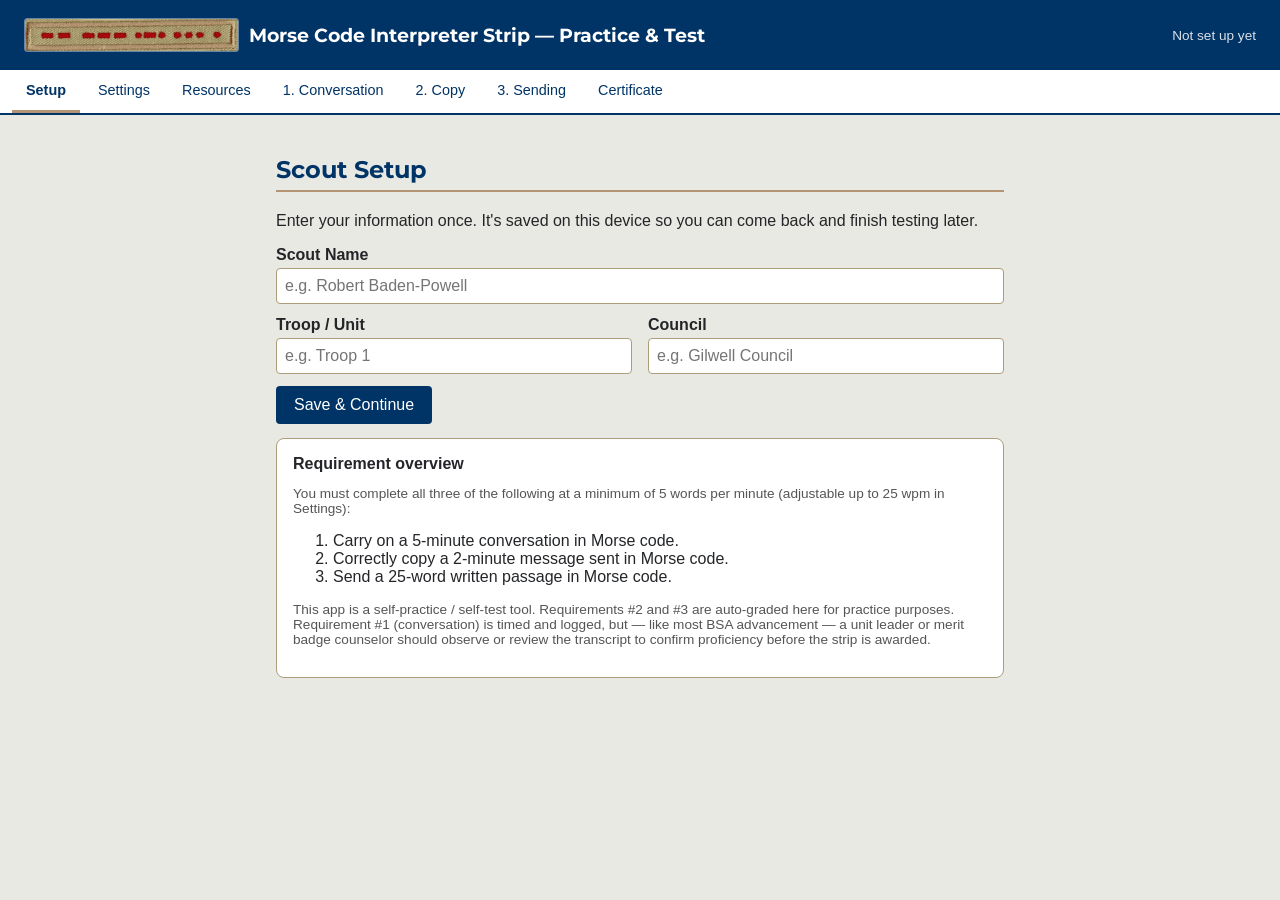
==== commit 96bbd99a: "Add files via upload" ====
--- a/index.html
+++ b/index.html
@@ -4,117 +4,12 @@
 <meta charset="UTF-8">
 <meta name="viewport" content="width=device-width, initial-scale=1.0">
 <title>Morse Code Interpreter Strip — Practice &amp; Test</title>
-<style>
-  :root{
-    /* Official Scouting America brand colors (Scouts BSA program):
-       Source: Scouting America Official Brand Colors and Typefaces */
-    --navy:#003366;   /* Scouting America Dark Blue */
-    --gold:#B39475;   /* Scouting America Tan / Scouts BSA Tan (replaces a generic gold accent) */
-    --tan-dark:#AD9D7B; /* Scouting America Dark Tan */
-    --tan-light:#D6CEBD; /* Scouting America Light Tan */
-    --red:#CE1126;    /* Scouting America Red / Scouts BSA Red */
-    --cream:#E9E9E4;  /* Scouting America Pale Gray */
-    --ink:#232528;    /* Scouting America Neutral Black */
-    --line:#AD9D7B;   /* Scouting America Dark Tan */
-    --good:#006B3F;   /* Scouting America Green (Venturing Green swatch) */
-    --bad:#CE1126;    /* Scouting America Red */
-  }
-  @import url('https://fonts.googleapis.com/css2?family=Montserrat:wght@600;700;800&display=swap');
-  *{box-sizing:border-box;}
-  body{
-    margin:0; font-family:Verdana, Arial, sans-serif; background:var(--cream); color:var(--ink);
-  }
-  header{
-    background:var(--navy); color:#fff; padding:18px 24px; display:flex; align-items:center; justify-content:space-between; flex-wrap:wrap; gap:8px;
-  }
-  header h1{ margin:0; font-size:1.2rem; font-family:'Montserrat', Arial, sans-serif; font-weight:700; display:flex; align-items:center; gap:10px; }
-  header .stripIcon{ height:34px; width:auto; border-radius:3px; border:1px solid rgba(255,255,255,0.4); }
-  header .who{ font-size:0.85rem; opacity:0.85; }
-  nav{
-    display:flex; gap:4px; background:#fff; border-bottom:2px solid var(--navy); padding:0 12px; overflow-x:auto;
-  }
-  nav button{
-    font-family:inherit; font-size:0.9rem; padding:12px 14px; border:none; background:none; cursor:pointer;
-    border-bottom:3px solid transparent; color:var(--navy); white-space:nowrap;
-  }
-  nav button.active{ border-bottom-color:var(--gold); font-weight:bold; }
-  nav button:disabled{ color:#aaa; cursor:not-allowed; }
-  main{ max-width:760px; margin:0 auto; padding:20px 16px 60px; }
-  section{ display:none; }
-  section.active{ display:block; }
-  h2{ color:var(--navy); border-bottom:2px solid var(--gold); padding-bottom:6px; font-family:'Montserrat', Arial, sans-serif; font-weight:700; }
-  label{ display:block; margin:12px 0 4px; font-weight:bold; }
-  input[type=text], select{
-    width:100%; padding:8px; font-size:1rem; border:1px solid var(--line); border-radius:4px; font-family:inherit;
-  }
-  .row{ display:flex; gap:16px; flex-wrap:wrap; }
-  .row > div{ flex:1; min-width:180px; }
-  button.primary{
-    background:var(--navy); color:#fff; border:none; padding:10px 18px; border-radius:4px; font-size:1rem; cursor:pointer; margin-top:12px;
-  }
-  button.primary:hover{ background:#123063; }
-  button.secondary{
-    background:#fff; color:var(--navy); border:1px solid var(--navy); padding:10px 18px; border-radius:4px; font-size:1rem; cursor:pointer; margin-top:12px;
-  }
-  button:disabled{ opacity:0.5; cursor:not-allowed; }
-  .card{ background:#fff; border:1px solid var(--line); border-radius:8px; padding:16px; margin:14px 0; }
-  .card a{ color:var(--navy); }
-  .card ul{ margin:8px 0 0; padding-left:20px; }
-  .card ul li{ margin-bottom:10px; }
-  .morseGrid{
-    display:grid; grid-template-columns:repeat(auto-fill, minmax(72px,1fr)); gap:8px; margin-top:12px;
-  }
-  .morseCell{
-    border:1px solid var(--line); border-radius:6px; padding:8px 4px; text-align:center; background:var(--cream);
-    cursor:pointer; transition:background .15s;
-  }
-  .morseCell:hover{ background:var(--tan-light); }
-  .morseCell .letter{ font-size:1.2rem; font-weight:bold; color:var(--navy); }
-  .morseCell .pattern{ font-family:monospace; font-size:1rem; letter-spacing:2px; color:var(--red); margin-top:2px; }
-  .badge{ display:inline-block; padding:2px 10px; border-radius:12px; font-size:0.8rem; font-weight:bold; }
-  .badge.pass{ background:#e3f2e3; color:var(--good); }
-  .badge.fail{ background:#fdecea; color:var(--bad); }
-  .badge.pending{ background:#eee; color:#666; }
-  .timer{ font-size:2rem; font-weight:bold; color:var(--navy); font-family:monospace; }
-  .keybtn{
-    width:100%; padding:40px; font-size:1.2rem; text-align:center; background:var(--red); color:#fff;
-    border-radius:10px; user-select:none; cursor:pointer; margin:14px 0; touch-action:none;
-  }
-  .keybtn.down{ background:#6e0f11; }
-  .decoded{
-    font-family:monospace; font-size:1.1rem; background:#fff; border:1px solid var(--line); border-radius:6px;
-    padding:12px; min-height:60px; white-space:pre-wrap; word-break:break-word;
-  }
-  textarea{ width:100%; min-height:100px; font-family:inherit; font-size:1rem; padding:8px; border:1px solid var(--line); border-radius:4px; }
-  .transcript{ max-height:220px; overflow-y:auto; background:#fff; border:1px solid var(--line); border-radius:6px; padding:10px; font-size:0.95rem; }
-  .transcript .ai{ color:var(--navy); }
-  .transcript .you{ color:var(--red); }
-  .note{ font-size:0.85rem; color:#555; }
-  .result{ font-weight:bold; margin-top:10px; }
-  .locked-msg{ color:#777; font-style:italic; }
-  #certificate{
-    border:10px double var(--tan-dark); background:#fffdf7; padding:40px; text-align:center; margin-top:16px;
-    font-family:'Times New Roman', Georgia, serif;
-  }
-  #certificate h2{ border:none; font-size:1.8rem; color:var(--navy); margin-bottom:0; font-family:'Montserrat', Arial, sans-serif; }
-  #certificate .sub{ letter-spacing:2px; color:var(--red); font-weight:bold; font-family:'Montserrat', Arial, sans-serif; }
-  #certificate .stripImg{ height:38px; width:auto; margin:14px 0; }
-  #certificate .name{ font-size:1.6rem; margin:18px 0 4px; color:var(--red); font-family:'Brush Script MT', cursive, Georgia, serif; }
-  #certificate .line{ border-bottom:1px solid #999; display:inline-block; min-width:220px; }
-  #certificate table{ margin:20px auto; text-align:left; font-family:'Times New Roman', Georgia, serif; }
-  #certificate table td{ padding:3px 10px; }
-  @media print{
-    header, nav, .no-print{ display:none !important; }
-    section{ display:none !important; }
-    section#tab-certificate{ display:block !important; }
-    body{ background:#fff; }
-  }
-</style>
+<link rel="stylesheet" href="src/styles/index.css">
 </head>
 <body>
 
 <header>
-  <h1><img class="stripIcon" src="[data-uri]" alt="Morse Code Interpreter Strip"> Morse Code Interpreter Strip — Practice &amp; Test</h1>
+  <h1><img class="stripIcon" src="public/strip-icon.png" alt="Morse Code Interpreter Strip"> Morse Code Interpreter Strip — Practice &amp; Test</h1>
   <div class="who" id="whoHeader">Not set up yet</div>
 </header>
 
@@ -284,7 +179,7 @@
       <div id="certificate">
         <div class="sub">SCOUTING AMERICA</div>
         <h2>Morse Code Interpreter Strip</h2>
-        <img class="stripImg" src="[data-uri]" alt="Morse Code Interpreter Strip insignia">
+        <img class="stripImg" src="public/strip-icon.png" alt="Morse Code Interpreter Strip insignia">
         <p>This certifies that</p>
         <div class="name" id="certName">—</div>
         <p>of <span id="certTroop">—</span>, <span id="certCouncil">—</span> council,</p>
@@ -303,1022 +198,6 @@
 
 </main>
 
-<script>
-/* ============================================================
-   MORSE CODE PRACTICE APP
-   Single-file, no build tools, no server required.
-   Uses localStorage to remember profile/settings/progress on
-   this device/browser only.
-   ============================================================ */
-
-// ---------- Morse alphabet ----------
-const MORSE = {
-  A:'.-', B:'-...', C:'-.-.', D:'-..', E:'.', F:'..-.', G:'--.', H:'....',
-  I:'..', J:'.---', K:'-.-', L:'.-..', M:'--', N:'-.', O:'---', P:'.--.',
-  Q:'--.-', R:'.-.', S:'...', T:'-', U:'..-', V:'...-', W:'.--', X:'-..-',
-  Y:'-.--', Z:'--..',
-  '0':'-----','1':'.----','2':'..---','3':'...--','4':'....-',
-  '5':'.....','6':'-....','7':'--...','8':'---..','9':'----.',
-  '.':'.-.-.-', ',':'--..--', '?':'..--..', "'":'.----.', '-':'-....-', '/':'-..-.',
-  '!':'-.-.--', '"':'.-..-.', '(':'-.--.', ')':'-.--.-', ':':'---...', ';':'-.-.-.',
-  '=':'-...-', '@':'.--.-.'
-};
-const REVERSE_MORSE = {};
-Object.keys(MORSE).forEach(k => REVERSE_MORSE[MORSE[k]] = k);
-
-function textToMorseWords(text){
-  return text.toUpperCase().trim().split(/\s+/).filter(Boolean).map(word =>
-    [...word].map(ch => MORSE[ch]).filter(Boolean)
-  );
-}
-
-// Build a timeline of on/off events (in "units") for a phrase.
-function buildTimeline(text){
-  const words = textToMorseWords(text);
-  const events = [];
-  words.forEach((letters, wi) => {
-    letters.forEach((code, li) => {
-      [...code].forEach((sym, si) => {
-        events.push({on:true, units: sym==='.' ? 1 : 3});
-        if(si < code.length-1) events.push({on:false, units:1});
-      });
-      if(li < letters.length-1) events.push({on:false, units:3});
-    });
-    if(wi < words.length-1) events.push({on:false, units:7});
-  });
-  return events;
-}
-
-// ---------- Audio playback ----------
-let audioCtx = null;
-function getCtx(){
-  if(!audioCtx) audioCtx = new (window.AudioContext || window.webkitAudioContext)();
-  return audioCtx;
-}
-
-// Tracks whatever playText() call is currently sounding, so a new call can
-// cut it off cleanly instead of overlapping (e.g. hitting "Play test tone"
-// again, or changing the speed slider mid-playback and pressing play again).
-let currentPlayback = null;
-
-function playText(text, wpm, volume){
-  // Stop whatever's currently playing before starting the new one.
-  if(currentPlayback){ currentPlayback.stop(); currentPlayback = null; }
-
-  return new Promise(resolve => {
-    const ctx = getCtx();
-    const events = buildTimeline(text);
-    const unitSec = 1.2/wpm; // standard PARIS timing: unit(ms) = 1200/wpm
-    const osc = ctx.createOscillator();
-    const gain = ctx.createGain();
-    osc.frequency.value = 620;
-    gain.gain.value = 0.0001;
-    osc.connect(gain).connect(ctx.destination);
-    osc.start();
-    let t = ctx.currentTime + 0.15;
-    const vol = Math.max(0.0001, volume/100 * 0.35);
-    events.forEach(ev => {
-      const dur = ev.units * unitSec;
-      if(ev.on){
-        gain.gain.setValueAtTime(vol, t);
-        gain.gain.setValueAtTime(0.0001, t + Math.max(dur-0.008, 0.001));
-      }
-      t += dur;
-    });
-    osc.stop(t + 0.05);
-
-    let settled = false;
-    let paused = false;
-    // AudioContext.suspend()/resume() freeze and resume all scheduled gain
-    // automation exactly where it left off, so pausing doesn't need to
-    // re-schedule the tone timeline — but the completion timer is wall-clock
-    // (setTimeout), so it has to be tracked/restarted around the pause too.
-    let remainingMs = (t - ctx.currentTime) * 1000;
-    let segmentStartedAt = Date.now();
-    let timer = setTimeout(finish, remainingMs);
-
-    function finish(){
-      if(settled) return;
-      settled = true;
-      currentPlayback = null;
-      resolve();
-    }
-
-    currentPlayback = {
-      stop(){
-        if(settled) return;
-        settled = true;
-        clearTimeout(timer);
-        try{
-          gain.gain.cancelScheduledValues(ctx.currentTime);
-          gain.gain.setValueAtTime(0.0001, ctx.currentTime);
-          osc.stop(ctx.currentTime + 0.02);
-        }catch(e){ /* already stopped */ }
-        resolve();
-      },
-      pause(){
-        if(settled || paused) return;
-        paused = true;
-        remainingMs -= (Date.now() - segmentStartedAt);
-        clearTimeout(timer);
-        ctx.suspend();
-      },
-      resume(){
-        if(settled || !paused) return;
-        paused = false;
-        ctx.resume();
-        segmentStartedAt = Date.now();
-        timer = setTimeout(finish, Math.max(remainingMs, 0));
-      },
-      isPaused(){ return paused; }
-    };
-  });
-}
-
-// Force-stops any Morse audio currently playing (used by the Stop Conversation
-// button, so ending the test early doesn't leave a line playing in the background).
-function stopCurrentPlayback(){
-  if(currentPlayback){ currentPlayback.stop(); currentPlayback = null; }
-}
-
-function pauseCurrentPlayback(){ if(currentPlayback) currentPlayback.pause(); }
-function resumeCurrentPlayback(){ if(currentPlayback) currentPlayback.resume(); }
-function isCurrentPlaybackPaused(){ return !!currentPlayback && currentPlayback.isPaused(); }
-
-// ---------- Sidetone (audio feedback while keying, like a real telegraph/CW key) ----------
-function makeSidetone(getVolume){
-  let ctx=null, osc=null, gain=null;
-  function ensure(){
-    if(!ctx){
-      ctx = getCtx();
-      osc = ctx.createOscillator();
-      gain = ctx.createGain();
-      osc.frequency.value = 620;
-      gain.gain.value = 0.0001;
-      osc.connect(gain).connect(ctx.destination);
-      osc.start();
-    }
-  }
-  function on(){
-    ensure();
-    const vol = Math.max(0.0001, getVolume()/100 * 0.35);
-    gain.gain.cancelScheduledValues(ctx.currentTime);
-    gain.gain.setTargetAtTime(vol, ctx.currentTime, 0.005);
-  }
-  function off(){
-    if(!ctx) return;
-    gain.gain.cancelScheduledValues(ctx.currentTime);
-    gain.gain.setTargetAtTime(0.0001, ctx.currentTime, 0.01);
-  }
-  function stop(){
-    if(osc){ try{ osc.stop(); }catch(e){} }
-    osc=null; gain=null; ctx=null;
-  }
-  return { on, off, stop };
-}
-
-// ---------- Key input (press-and-hold telegraph key, mouse/touch/spacebar) ----------
-// Used by both the conversation and sending tests.
-//
-// This does NOT assume the Scout is keying at the Settings wpm. Instead it
-// records the raw duration of every press, then figures out which durations
-// are "short" (dots) and which are "long" (dashes) using simple clustering.
-// Calibration is based on a SLIDING WINDOW of the most recent presses (not
-// the whole message) so the decoder tracks the sender's *current* speed —
-// real people speed up, slow down, and pause unevenly as they go, and a
-// whole-message average gets stale and misreads everything once speed
-// drifts. The window is seeded with a couple of placeholder "assumed dot"
-// values at the Settings speed, so an early keystroke that happens to be a
-// dash can't badly skew the very first few letters before real data arrives.
-//
-// Pauses are judged relative to that same recency-weighted unit estimate,
-// using boundary ratios a bit more forgiving than the textbook 1:3:7 unit
-// spacing: hand-sent pauses between words are often shorter than "ideal"
-// spacing, especially for beginners, so a strict threshold misses real word
-// breaks and runs words together. (An earlier version of this tried
-// clustering the gaps themselves into three groups instead of using fixed
-// ratios — it turned out to be more fragile under simultaneous speed drift,
-// since a word-gap and character-gap cluster can end up too close together
-// to separate reliably. The simple ratio approach below tracks drift fine
-// already, since it's a multiple of the same live-updating unit estimate.)
-//
-// Display only ever grows: a letter is decided ONCE — the moment a pause
-// confirms it's finished — using the best calibration available at that
-// instant, and is then locked in and never re-evaluated. Nothing is shown
-// mid-letter, so already-displayed text never changes or flickers as more
-// of the message comes in.
-function makeKeyInput(getWpm){
-  const WINDOW_SIZE = 12; // recent presses used for calibration
-  const state = { down:false, downAt:0, upAt:0, durationWindow:[], pendingDurations:[], text:'', rawText:'', pollTimer:null, calibrating:false, maxCalGap:0 };
-
-  // A Scout's real "let me think of the next letter" pause between letters
-  // doesn't shrink just because the Settings speed is set higher — it's
-  // roughly constant in real seconds. That means a purely proportional
-  // word-gap threshold (a fixed multiple of the dot length) can misread an
-  // ordinary hesitation as "must be a new word," especially at faster
-  // Settings speeds where the unit is tiny. Testing this directly (a
-  // simulated beginner who pauses a few times longer between letters while
-  // recalling each one) reproduced exactly that: whole messages shattered
-  // into one-letter "words".
-  //
-  // Fix: during the calibration tap (Scout keys "A", pauses like they would
-  // between two words, then keys "A" again), we measure that demonstrated
-  // pause directly and let it RAISE the word-break threshold above the
-  // default — but never lower it. Only raising it means a Scout whose own
-  // natural word-pause is clearly longer than the safe default gets more
-  // headroom against false word-breaks, while a Scout who didn't pause much
-  // (or skipped calibration) still gets the proven-reliable default rather
-  // than a threshold weakened by one noisy sample.
-  let calibratedWordGap = null;
-  function startCalibrating(){ state.calibrating = true; state.maxCalGap = 0; }
-  function endCalibrating(){
-    state.calibrating = false;
-    if(state.maxCalGap > 0) calibratedWordGap = state.maxCalGap;
-  }
-
-  // Deliberately NOT pre-seeded with a placeholder duration: if the Settings
-  // wpm differs a lot from the sender's actual speed, a fake sample can bias
-  // classification of the first several real keystrokes in the wrong
-  // direction (e.g. sending slower than Settings makes real dots look like
-  // dashes next to an artificially fast placeholder). Leaving the window
-  // empty means the very first keystroke is judged only against the
-  // Settings-derived guess as a one-time fallback (see twoMeans below), and
-  // every keystroke after that is calibrated purely from real data.
-  function seedWindow(){
-    state.durationWindow = [];
-  }
-  seedWindow();
-
-  // Damped estimate of the current dot-length, used ONLY for judging
-  // char/word pause boundaries (see currentUnit below). It updates once per
-  // real keystroke rather than snapping straight to the latest raw cluster
-  // mean, so a short unlucky run of fast (or slow) real presses can't swing
-  // the pause thresholds enough to misread a letter-gap as a word-gap —
-  // testing showed exactly that: with realistic hand jitter, an ordinary
-  // letter-to-letter gap could occasionally land just past the word-gap
-  // ratio because the raw per-keystroke unit estimate is noisy on its own.
-  let smoothedUnit = null;
-  function pushDuration(dur){
-    state.durationWindow.push(dur);
-    if(state.durationWindow.length > WINDOW_SIZE) state.durationWindow.shift();
-    const raw = twoMeans(state.durationWindow).dot;
-    smoothedUnit = (smoothedUnit === null) ? raw : smoothedUnit*0.65 + raw*0.35;
-  }
-
-  // 1-D "2-means" clustering: splits recent press durations into a short
-  // (dot) group and a long (dash) group, regardless of absolute speed.
-  //
-  // IMPORTANT: clustering alone cannot tell short from long without some
-  // *contrast* in the sample — a run of same-length presses (e.g. testing a
-  // dash-only letter like "T" or "O" by itself) is equally consistent with
-  // "these are all dots" or "these are all dashes." Naively assuming
-  // "whatever I've seen so far must be a dot" (the old behavior here) meant
-  // a single press was ALWAYS read as a dot no matter how long it was held.
-  // So: when there isn't enough spread in the data to safely trust
-  // clustering, fall back to the Settings-implied absolute timing to decide
-  // whether the uniform cluster looks more like dots or dashes, instead of
-  // blindly labeling it "dot".
-  function twoMeans(durations){
-    const seed = 1200/getWpm();
-    if(durations.length === 0) return { dot: seed, dash: seed*3 };
-    let dot = Math.min(...durations);
-    let dash = Math.max(...durations);
-    for(let i=0;i<8;i++){
-      const dotGroup=[], dashGroup=[];
-      durations.forEach(d => (Math.abs(d-dot) <= Math.abs(d-dash) ? dotGroup : dashGroup).push(d));
-      if(dotGroup.length) dot = dotGroup.reduce((a,b)=>a+b,0)/dotGroup.length;
-      if(dashGroup.length) dash = dashGroup.reduce((a,b)=>a+b,0)/dashGroup.length;
-    }
-    if(dash < dot * 1.8){
-      // Not enough contrast to trust the split above — decide against the
-      // absolute Settings-implied unit instead of assuming "dot".
-      const uniform = (dot + dash) / 2;
-      if(uniform < seed * 2){
-        dot = uniform; dash = seed * 3;
-      } else {
-        dot = seed; dash = uniform;
-      }
-    }
-    return { dot, dash };
-  }
-
-  function currentUnit(){ return smoothedUnit === null ? twoMeans(state.durationWindow).dot : smoothedUnit; }
-
-  // Debounce: mice, trackpads, and touchscreens occasionally misfire a
-  // spurious extra down/up blip around a single real click — the same
-  // "switch bounce" problem hardware debounce circuits exist to solve for
-  // noisy analog contacts. A press, or the gap right after a release, this
-  // short is physically impossible to send intentionally even at the
-  // fastest supported speed (25 wpm => a dot is ~48ms), so anything under
-  // this is treated as contact noise and dropped rather than fed to the
-  // decoder as a (very wrong) extra dot.
-  const DEBOUNCE_MS = 15;
-
-  function keyDown(){
-    if(state.down) return;
-    const now = performance.now();
-    if(state.upAt && (now - state.upAt) < DEBOUNCE_MS) return; // bounce right after release — ignore
-    state.down = true;
-    if(state.upAt){
-      const gap = now - state.upAt;
-      const unit = currentUnit();
-      if(state.calibrating) state.maxCalGap = Math.max(state.maxCalGap, gap);
-      const defaultWordThresh = unit*4.2;
-      const wordThresh = calibratedWordGap !== null ? Math.max(defaultWordThresh, calibratedWordGap*0.75) : defaultWordThresh;
-      if(gap >= wordThresh){
-        finalizePending();
-        state.text += ' ';
-        state.rawText += ' / ';
-      } else if(gap >= unit*2){
-        finalizePending();
-      }
-      // else: intra-character gap — keep accumulating the same letter
-    }
-    state.downAt = now;
-  }
-
-  function keyUp(){
-    if(!state.down) return;
-    state.down = false;
-    const now = performance.now();
-    const dur = now - state.downAt;
-    if(dur < DEBOUNCE_MS){
-      // Spurious blip too short to be a real press — discard it without
-      // recording a duration or moving the release-time anchor, so gap
-      // timing for the next real press is unaffected.
-      return;
-    }
-    pushDuration(dur);
-    state.pendingDurations.push(dur);
-    state.upAt = now;
-  }
-
-  // Locks in the letter currently being keyed. Uses the best calibration
-  // available right now, then never revisits this decision.
-  function finalizePending(){
-    if(state.pendingDurations.length === 0) return;
-    const { dot, dash } = twoMeans(state.durationWindow);
-    const symbols = state.pendingDurations.map(d => (Math.abs(d-dot) <= Math.abs(d-dash) ? '.' : '-')).join('');
-    state.text += (REVERSE_MORSE[symbols] || '?');
-    state.rawText += (state.rawText && !state.rawText.endsWith(' ') ? ' ' : '') + symbols;
-    state.pendingDurations = [];
-  }
-
-  function displayString(){ return state.text; }
-  // Shows exactly what the app measured as dots/dashes, letter-by-letter —
-  // lets a Scout (or leader) see whether a specific press was read as the
-  // wrong symbol, instead of only seeing the final decoded letters.
-  function rawString(){ return state.rawText; }
-
-  function startPolling(onUpdate){
-    stopPolling();
-    state.pollTimer = setInterval(() => {
-      // auto-finalize a trailing letter if the key has been idle long enough
-      if(!state.down && state.upAt && state.pendingDurations.length){
-        const gap = performance.now() - state.upAt;
-        if(gap >= currentUnit()*2) finalizePending();
-      }
-      onUpdate(displayString());
-    }, 150);
-  }
-  function stopPolling(){ if(state.pollTimer) clearInterval(state.pollTimer); state.pollTimer = null; }
-
-  function reset(){ state.down=false; state.downAt=0; state.upAt=0; seedWindow(); smoothedUnit=null; calibratedWordGap=null; state.calibrating=false; state.maxCalGap=0; state.pendingDurations=[]; state.text=''; state.rawText=''; }
-  function finalizeNow(){ finalizePending(); }
-  // Clears decoded text/pending strokes WITHOUT wiping the calibrated
-  // durationWindow — used when moving from a practice/calibration tap into
-  // the graded message, or on "Start Over", so the speed contrast already
-  // learned isn't thrown away.
-  function clearText(){ state.pendingDurations=[]; state.text=''; state.rawText=''; state.upAt=0; }
-
-  return { keyDown, keyUp, startPolling, stopPolling, reset, finalizeNow, clearText, state, displayString, rawString, startCalibrating, endCalibrating };
-}
-
-// ---------- Persistence ----------
-const STORAGE_KEY = 'morseAppState_v1';
-function loadState(){
-  try{
-    return JSON.parse(localStorage.getItem(STORAGE_KEY)) || {};
-  }catch(e){ return {}; }
-}
-function saveState(patch){
-  const s = Object.assign(loadState(), patch);
-  localStorage.setItem(STORAGE_KEY, JSON.stringify(s));
-  return s;
-}
-let appState = loadState();
-
-// ---------- Scout / Baden-Powell quote bank ----------
-// NOTE FOR TROOP LEADERS: these lines are written in the spirit of Robert
-// Baden-Powell's Scouting writings (public domain, e.g. "Scouting for Boys",
-// 1908, and his 1941 Farewell Message). Wording is paraphrased for reliable
-// exact-word-count matching in the app. For official/ceremonial use, feel
-// free to swap in verbatim text you've verified against a primary source.
-const QUOTE_BANK = [
-  "Try and leave this world a little better than you found it and when your turn comes to die you can die happy in feeling that you have not wasted your time but have done your best",
-  "A Scout smiles and whistles under all circumstances even when things go wrong and life feels difficult that is the mark of a true Scout spirit worth carrying every single day",
-  "Character is the sum total of a habit formed through daily choices and Scouting builds that character one small honest action at a time in camp and at home",
-  "Be prepared is the Scout motto and its meaning is that a Scout must prepare himself by previous thinking out and practicing how to act on any accident or emergency",
-  "Scouting is a game for boys and girls under the leadership of older friends who guide them toward good citizenship self reliance and service to others in their community",
-  "The most worthwhile things in life are the hardest to achieve and a Scout learns patience skill and courage by practicing them again and again until they become second nature",
-  "Self education and not education handed down by others is what our young people truly need and Scouting gives every young person the chance to teach themselves through doing",
-  "A Scout's duty is to be useful and to help others especially those nearest at hand at home in camp and wherever the need for a helping hand appears"
-];
-
-function wordsForWpm(wpm){
-  // roughly a 2-minute message: words = wpm * 2
-  return Math.max(8, Math.round(wpm * 2));
-}
-function buildCopyMessage(wpm){
-  const pool = QUOTE_BANK.join(' ').split(/\s+/);
-  const startMax = Math.max(0, pool.length - wordsForWpm(wpm));
-  const start = Math.floor(Math.random() * (startMax+1));
-  return pool.slice(start, start + wordsForWpm(wpm)).join(' ');
-}
-const SENDING_PASSAGE = (function(){
-  const words = QUOTE_BANK[0].split(/\s+/).concat(QUOTE_BANK[3].split(/\s+/));
-  return words.slice(0,25).join(' ');
-})();
-
-// Kept deliberately short — real Morse traffic at slow speeds stays terse
-// for exactly this reason. At the 5 wpm minimum this app is meant to
-// certify, the ORIGINAL longer lines (e.g. "HELLO SCOUT THIS IS BASE CAMP
-// DO YOU COPY") ate the vast majority of the 5-minute budget just being
-// played back, leaving a beginner as little as ~20 seconds to think through
-// and key EACH reply — nowhere near enough time to reliably reach the
-// 4-exchange participation bar, so the test would fail almost every time
-// regardless of how well a Scout actually sent Morse. Shortening the script
-// leaves ~45+ seconds per reply at 5 wpm, which is realistic for someone
-// still keying letter-by-letter.
-const CONV_SCRIPT = [
-  "HELLO SCOUT BASE CAMP HERE",
-  "YOUR NAME",
-  "YOUR TROOP",
-  "SCOUT MOTTO",
-  "WEATHER THERE",
-  "FAVORITE ACTIVITY",
-  "GOOD COPY THANKS",
-  "NEXT BADGE",
-  "TROOP NUMBER AGAIN",
-  "GREAT CONTACT BYE",
-  "BASE CAMP OUT",
-  "FINAL MESSAGE"
-];
-
-// ============================================================
-// UI WIRING
-// ============================================================
-document.addEventListener('DOMContentLoaded', () => {
-  // ----- Tabs -----
-  const tabButtons = document.querySelectorAll('#tabs button');
-  tabButtons.forEach(btn => btn.addEventListener('click', () => {
-    const newTab = btn.dataset.tab;
-    const current = document.querySelector('#tabs button.active')?.dataset.tab;
-    if(current && current !== newTab) stopActiveTabProcesses(current);
-    showTab(newTab);
-  }));
-  function showTab(name){
-    tabButtons.forEach(b => b.classList.toggle('active', b.dataset.tab===name));
-    document.querySelectorAll('main > section').forEach(s => s.classList.remove('active'));
-    document.getElementById('tab-'+name).classList.add('active');
-  }
-
-  // ----- Setup -----
-  const scoutName = document.getElementById('scoutName');
-  const scoutTroop = document.getElementById('scoutTroop');
-  const scoutCouncil = document.getElementById('scoutCouncil');
-  scoutName.value = appState.name || '';
-  scoutTroop.value = appState.troop || '';
-  scoutCouncil.value = appState.council || '';
-  updateHeader();
-
-  document.getElementById('saveSetup').addEventListener('click', () => {
-    appState = saveState({ name: scoutName.value.trim(), troop: scoutTroop.value.trim(), council: scoutCouncil.value.trim() });
-    updateHeader();
-    showTab('settings');
-  });
-
-  function updateHeader(){
-    const h = document.getElementById('whoHeader');
-    if(appState.name) h.textContent = appState.name + (appState.troop ? ' — '+appState.troop : '');
-    else h.textContent = 'Not set up yet';
-  }
-
-  // ----- Settings -----
-  const wpmRange = document.getElementById('wpmRange');
-  const wpmVal = document.getElementById('wpmVal');
-  const volRange = document.getElementById('volRange');
-  // The Resources tab has its own speed slider (for auditioning alphabet
-  // letters at different speeds) that stays in sync with this one — both
-  // just read/write the same appState.wpm value.
-  const resWpmRange = document.getElementById('resWpmRange');
-  const resWpmVal = document.getElementById('resWpmVal');
-  wpmRange.value = appState.wpm || 5;
-  wpmVal.textContent = wpmRange.value;
-  resWpmRange.value = wpmRange.value;
-  resWpmVal.textContent = wpmRange.value;
-  volRange.value = appState.volume != null ? appState.volume : 60;
-  function setWpm(v){
-    wpmRange.value = v; wpmVal.textContent = v;
-    resWpmRange.value = v; resWpmVal.textContent = v;
-    appState = saveState({ wpm: Number(v) });
-  }
-  wpmRange.addEventListener('input', () => setWpm(wpmRange.value));
-  resWpmRange.addEventListener('input', () => setWpm(resWpmRange.value));
-  volRange.addEventListener('input', () => { appState = saveState({ volume: Number(volRange.value) }); });
-  function currentWpm(){ return Number(wpmRange.value); }
-  function currentVol(){ return Number(volRange.value); }
-
-  // Shared sidetone: the audible "beep" heard while a key is held down,
-  // used by both the conversation and sending key inputs below.
-  const keySidetone = makeSidetone(currentVol);
-
-  document.getElementById('testTone').addEventListener('click', () => {
-    playText('PARIS', currentWpm(), currentVol());
-  });
-
-  document.getElementById('resetProgress').addEventListener('click', () => {
-    if(confirm('Clear all saved profile, settings, and results on this device?')){
-      localStorage.removeItem(STORAGE_KEY);
-      location.reload();
-    }
-  });
-
-  // ----- Resources: Morse alphabet reference -----
-  const ALPHABET_ORDER = 'ABCDEFGHIJKLMNOPQRSTUVWXYZ0123456789'.split('');
-  const morseGrid = document.getElementById('morseGrid');
-  ALPHABET_ORDER.forEach(ch => {
-    const cell = document.createElement('div');
-    cell.className = 'morseCell';
-    cell.innerHTML = '<div class="letter">'+ch+'</div><div class="pattern">'+MORSE[ch]+'</div>';
-    cell.title = 'Tap to hear ' + ch;
-    cell.addEventListener('click', () => playText(ch, currentWpm(), currentVol()));
-    morseGrid.appendChild(cell);
-  });
-  document.getElementById('playAlphabet').addEventListener('click', () => {
-    playText(ALPHABET_ORDER.join(' '), currentWpm(), currentVol());
-  });
-
-  const PUNCT_ORDER = ['.', ',', '?', '!', "'", '"', '-', '/', ':', ';', '(', ')', '='];
-  const morseGridPunct = document.getElementById('morseGridPunct');
-  const PUNCT_NAMES = { '.':'period', ',':'comma', '?':'question mark', '!':'exclamation point',
-    "'":'apostrophe', '"':'quotation mark', '-':'hyphen', '/':'slash', ':':'colon', ';':'semicolon',
-    '(':'open parenthesis', ')':'close parenthesis', '=':'equals (break)' };
-  PUNCT_ORDER.forEach(ch => {
-    const cell = document.createElement('div');
-    cell.className = 'morseCell';
-    cell.innerHTML = '<div class="letter">'+ch+'</div><div class="pattern">'+MORSE[ch]+'</div>';
-    cell.title = 'Tap to hear ' + (PUNCT_NAMES[ch] || ch);
-    cell.addEventListener('click', () => playText(ch, currentWpm(), currentVol()));
-    morseGridPunct.appendChild(cell);
-  });
-  document.getElementById('playPunctuation').addEventListener('click', () => {
-    playText(PUNCT_ORDER.join(' '), currentWpm(), currentVol());
-  });
-
-  // ----- Requirement badges -----
-  function setBadge(id, state, text){
-    const el = document.getElementById(id);
-    el.className = 'badge ' + state;
-    el.textContent = text;
-  }
-  function refreshBadges(){
-    const s = loadState();
-    if(s.convResult) setBadge('convBadge', s.convResult.pass ? 'pass' : 'fail', s.convResult.pass ? 'Completed' : 'Incomplete');
-    if(s.copyResult) setBadge('copyBadge', s.copyResult.pass ? 'pass' : 'fail', s.copyResult.pass ? 'Passed ('+s.copyResult.accuracy+'%)' : 'Try again ('+s.copyResult.accuracy+'%)');
-    if(s.sendResult) setBadge('sendBadge', s.sendResult.pass ? 'pass' : 'fail', s.sendResult.pass ? 'Passed' : 'Try again');
-    updateCertificate();
-  }
-  refreshBadges();
-
-  // =========================================================
-  // 1. CONVERSATION TEST
-  // =========================================================
-  const convTimerEl = document.getElementById('convTimer');
-  const convTranscript = document.getElementById('convTranscript');
-  const convBody = document.getElementById('convBody');
-  const convIncomingNote = document.getElementById('convIncomingNote');
-  const convReplay = document.getElementById('convReplay');
-  const convNotes = document.getElementById('convNotes');
-  const convKeyArea = document.getElementById('convKeyArea');
-  const convKeyBtn = document.getElementById('convKeyBtn');
-  const convDecoded = document.getElementById('convDecoded');
-  let convInterval = null, convSecondsLeft = 300, convScriptIndex = 0, convExchanges = 0, currentAiLine = '', convPlaying = false, convActive = false, convCalibrating = false;
-  const convKey = makeKeyInput(currentWpm);
-  const convStartBtn = document.getElementById('convStart');
-  const convStopBtn = document.getElementById('convStop');
-  const convCalibrateArea = document.getElementById('convCalibrateArea');
-  const convCalibKeyBtn = document.getElementById('convCalibKeyBtn');
-  const convCalibDecoded = document.getElementById('convCalibDecoded');
-  const convCalibRaw = document.getElementById('convCalibRaw');
-  const convCalibrateDoneBtn = document.getElementById('convCalibrateDone');
-
-  function updateConvCalibDisplay(){
-    convCalibDecoded.textContent = convKey.displayString();
-    convCalibRaw.textContent = convKey.rawString();
-  }
-
-  function logLine(cls, text){
-    const p = document.createElement('div');
-    p.className = cls;
-    p.textContent = (cls==='ai' ? 'BASE CAMP: ' : 'YOU: ') + text;
-    convTranscript.appendChild(p);
-    convTranscript.scrollTop = convTranscript.scrollHeight;
-  }
-
-  // Same calibration this Scout does before the Sending test (requirement
-  // 3): key "A" with a natural word-like pause in the middle. It seeds real
-  // dot/dash contrast AND a demonstrated word-gap length before the timed
-  // conversation begins, instead of every reply starting from a cold,
-  // uncalibrated guess (see makeKeyInput for why that matters).
-  convStartBtn.addEventListener('click', () => {
-    convStartBtn.style.display = 'none';
-    convStopBtn.style.display = 'inline-block';
-    convCalibrating = true;
-    convKey.reset();
-    convKey.startCalibrating();
-    updateConvCalibDisplay();
-    convCalibrateArea.style.display = 'block';
-    convKey.startPolling(updateConvCalibDisplay);
-  });
-
-  function cancelConvCalibration(){
-    convCalibrating = false;
-    convKey.stopPolling();
-    convKeyBtn.classList.remove('down');
-    convCalibKeyBtn.classList.remove('down');
-    keySidetone.stop();
-    convCalibrateArea.style.display = 'none';
-    convStartBtn.style.display = '';
-    convStopBtn.style.display = 'none';
-  }
-
-  convCalibrateDoneBtn.addEventListener('click', async () => {
-    convKey.finalizeNow();
-    convKey.endCalibrating();
-    convKey.clearText();
-    convKey.stopPolling();
-    convCalibrating = false;
-    convCalibrateArea.style.display = 'none';
-
-    convActive = true;
-    convTranscript.innerHTML = '';
-    convNotes.value = '';
-    convBody.style.display = 'block';
-    convSecondsLeft = 300; convScriptIndex = 0; convExchanges = 0;
-    tickConvTimer();
-    convInterval = setInterval(tickConvTimer, 1000);
-    await playNextAiLine();
-  });
-
-  convCalibKeyBtn.addEventListener('mousedown', () => { convCalibKeyBtn.classList.add('down'); convKey.keyDown(); keySidetone.on(); });
-  convCalibKeyBtn.addEventListener('mouseup', () => { convCalibKeyBtn.classList.remove('down'); convKey.keyUp(); keySidetone.off(); });
-  convCalibKeyBtn.addEventListener('mouseleave', () => { if(convCalibKeyBtn.classList.contains('down')){ convCalibKeyBtn.classList.remove('down'); convKey.keyUp(); keySidetone.off(); } });
-  convCalibKeyBtn.addEventListener('touchstart', e => { e.preventDefault(); convCalibKeyBtn.classList.add('down'); convKey.keyDown(); keySidetone.on(); });
-  convCalibKeyBtn.addEventListener('touchend', e => { e.preventDefault(); convCalibKeyBtn.classList.remove('down'); convKey.keyUp(); keySidetone.off(); });
-
-  convStopBtn.addEventListener('click', () => {
-    if(convCalibrating) cancelConvCalibration();
-    else finishConversation();
-  });
-
-  function tickConvTimer(){
-    convSecondsLeft--;
-    const m = String(Math.max(0,Math.floor(convSecondsLeft/60))).padStart(2,'0');
-    const sec = String(Math.max(0,convSecondsLeft%60)).padStart(2,'0');
-    convTimerEl.textContent = m+':'+sec;
-    if(convSecondsLeft <= 0){
-      finishConversation();
-    }
-  }
-
-  async function playNextAiLine(){
-    if(!convActive || convSecondsLeft <= 0) return;
-    currentAiLine = CONV_SCRIPT[convScriptIndex % CONV_SCRIPT.length];
-    convScriptIndex++;
-    logLine('ai', '🔊 (Morse line sent — copy it by ear, not shown here)');
-    convKeyArea.style.display = 'none';
-    await playCurrentLine();
-  }
-
-  async function playCurrentLine(){
-    if(!convActive || !currentAiLine) return;
-    convPlaying = true;
-    convReplay.disabled = true;
-    convIncomingNote.textContent = '🔊 Sending now — listen closely...';
-    await playText(currentAiLine, currentWpm(), currentVol());
-    if(!convActive) return; // conversation was stopped while this line was playing
-    convPlaying = false;
-    convReplay.disabled = false;
-    convIncomingNote.textContent = '✅ Line finished. Replay it if you need to, then key your reply below.';
-    if(convSecondsLeft > 0){
-      convKeyArea.style.display = 'block';
-      // clearText (not reset) so the calibrated dot/dash contrast and
-      // demonstrated word-gap length carry through the whole 5-minute
-      // conversation instead of every single reply starting cold again.
-      convKey.clearText();
-      convDecoded.textContent = '';
-      convKey.startPolling(str => convDecoded.textContent = str);
-    }
-  }
-
-  convReplay.addEventListener('click', () => { if(convActive && !convPlaying) playCurrentLine(); });
-
-  convKeyBtn.addEventListener('mousedown', () => { convKeyBtn.classList.add('down'); convKey.keyDown(); keySidetone.on(); });
-  convKeyBtn.addEventListener('mouseup', () => { convKeyBtn.classList.remove('down'); convKey.keyUp(); keySidetone.off(); });
-  convKeyBtn.addEventListener('mouseleave', () => { if(convKeyBtn.classList.contains('down')){ convKeyBtn.classList.remove('down'); convKey.keyUp(); keySidetone.off(); } });
-  convKeyBtn.addEventListener('touchstart', e => { e.preventDefault(); convKeyBtn.classList.add('down'); convKey.keyDown(); keySidetone.on(); });
-  convKeyBtn.addEventListener('touchend', e => { e.preventDefault(); convKeyBtn.classList.remove('down'); convKey.keyUp(); keySidetone.off(); });
-
-  document.getElementById('convSendLine').addEventListener('click', async () => {
-    if(!convActive) return;
-    convKey.finalizeNow();
-    convKey.stopPolling();
-    const said = convKey.state.text.trim();
-    logLine('you', (said || '(no reply keyed)'));
-    convKeyArea.style.display = 'none';
-    convExchanges++;
-    if(convSecondsLeft > 0) await playNextAiLine();
-  });
-
-  function finishConversation(){
-    if(!convActive) return; // already finished/stopped
-    const stoppedEarly = convSecondsLeft > 0;
-    convActive = false;
-    stopCurrentPlayback();
-    clearInterval(convInterval);
-    convCalibrateArea.style.display = 'none';
-    convKeyArea.style.display = 'none';
-    convBody.style.display = 'none';
-    convKey.stopPolling();
-    keySidetone.stop();
-    convStartBtn.disabled = false;
-    convStartBtn.style.display = '';
-    convStopBtn.style.display = 'none';
-    const notes = convNotes.value.trim();
-    const pass = convExchanges >= 4; // reasonable participation across the 5 minutes
-    appState = saveState({ convResult: { pass, exchanges: convExchanges, notes, date: new Date().toISOString() } });
-    setBadge('convBadge', pass ? 'pass' : 'fail', pass ? 'Completed' : 'Incomplete — practice again');
-    if(notes) logLine('you', '📝 Final notes: ' + notes);
-    logLine('ai', stoppedEarly
-      ? '--- Conversation ended early. Review this transcript (and the notes above) with your unit leader or counselor. ---'
-      : '--- 5 minutes complete. Review this transcript (and the notes above) with your unit leader or counselor. ---');
-    updateCertificate();
-  }
-
-  // =========================================================
-  // 2. COPY TEST
-  // =========================================================
-  let copyMessage = '';
-  const copyTimerEl = document.getElementById('copyTimer');
-  let copyInterval = null, copySecondsElapsed = 0;
-
-  const copyPauseBtn = document.getElementById('copyPause');
-
-  function startCopyTimer(){
-    copyInterval = setInterval(() => {
-      copySecondsElapsed++;
-      const m = String(Math.floor(copySecondsElapsed/60)).padStart(2,'0');
-      const s = String(copySecondsElapsed%60).padStart(2,'0');
-      copyTimerEl.textContent = m+':'+s;
-    }, 1000);
-  }
-
-  document.getElementById('copyStart').addEventListener('click', async () => {
-    const btn = document.getElementById('copyStart');
-    btn.disabled = true;
-    document.getElementById('copyInput').value = '';
-    document.getElementById('copyResult').textContent = '';
-    copyMessage = buildCopyMessage(currentWpm());
-    copySecondsElapsed = 0;
-    copyTimerEl.style.display = 'block';
-    copyTimerEl.textContent = '00:00';
-    copyPauseBtn.style.display = 'inline-block';
-    copyPauseBtn.textContent = '⏸ Pause';
-    startCopyTimer();
-    await playText(copyMessage, currentWpm(), currentVol());
-    clearInterval(copyInterval);
-    copyPauseBtn.style.display = 'none';
-    btn.disabled = false;
-    document.getElementById('copySubmit').disabled = false;
-  });
-
-  copyPauseBtn.addEventListener('click', () => {
-    if(isCurrentPlaybackPaused()){
-      resumeCurrentPlayback();
-      startCopyTimer();
-      copyPauseBtn.textContent = '⏸ Pause';
-    } else {
-      pauseCurrentPlayback();
-      clearInterval(copyInterval);
-      copyPauseBtn.textContent = '▶ Resume';
-    }
-  });
-
-  document.getElementById('copySubmit').addEventListener('click', () => {
-    const typed = document.getElementById('copyInput').value.toUpperCase().replace(/[^A-Z0-9\s]/g,'').split(/\s+/).filter(Boolean);
-    const truth = copyMessage.toUpperCase().split(/\s+/).filter(Boolean);
-    let correct = 0;
-    const len = Math.max(truth.length, typed.length);
-    for(let i=0;i<truth.length;i++){ if(typed[i] === truth[i]) correct++; }
-    const accuracy = truth.length ? Math.round((correct/truth.length)*100) : 0;
-    const pass = accuracy >= 80;
-    appState = saveState({ copyResult: { pass, accuracy, date: new Date().toISOString() } });
-    setBadge('copyBadge', pass ? 'pass' : 'fail', pass ? 'Passed ('+accuracy+'%)' : 'Try again ('+accuracy+'%)');
-    document.getElementById('copyResult').innerHTML =
-      'Accuracy: '+accuracy+'% (need 80%+ to pass)<br>Correct message: <em>'+copyMessage+'</em>';
-    document.getElementById('copySubmit').disabled = true;
-    updateCertificate();
-  });
-
-  // =========================================================
-  // 3. SENDING TEST
-  // =========================================================
-  document.getElementById('sendPassage').textContent = SENDING_PASSAGE;
-  const sendKeyArea = document.getElementById('sendKeyArea');
-  const sendKeyBtn = document.getElementById('sendKeyBtn');
-  const sendDecoded = document.getElementById('sendDecoded');
-  const sendRaw = document.getElementById('sendRaw');
-  const sendKey = makeKeyInput(currentWpm);
-  let sendStartTime = 0;
-
-  const sendPhaseNote = document.getElementById('sendPhaseNote');
-  const sendMistakeNote = document.getElementById('sendMistakeNote');
-  const sendCalibrateDone = document.getElementById('sendCalibrateDone');
-  const sendMessageControls = document.getElementById('sendMessageControls');
-
-  function updateSendDisplay(){
-    sendDecoded.textContent = sendKey.displayString();
-    sendRaw.textContent = sendKey.rawString();
-  }
-
-  function enterCalibrationPhase(){
-    sendPhaseNote.style.display = 'block';
-    sendMistakeNote.style.display = 'none';
-    sendCalibrateDone.style.display = 'inline-block';
-    sendMessageControls.style.display = 'none';
-  }
-  function enterMessagePhase(){
-    sendPhaseNote.style.display = 'none';
-    sendMistakeNote.style.display = 'block';
-    sendCalibrateDone.style.display = 'none';
-    sendMessageControls.style.display = 'flex';
-  }
-
-  document.getElementById('sendStart').addEventListener('click', () => {
-    document.getElementById('sendStart').disabled = true;
-    sendKeyArea.style.display = 'block';
-    sendKey.reset();
-    sendKey.startCalibrating();
-    updateSendDisplay();
-    enterCalibrationPhase();
-    // Live decode during calibration too, so tapping "A" (•–) gives
-    // immediate visual confirmation — both the decoded letter and the raw
-    // dot/dash pattern the app actually measured — before grading starts.
-    sendKey.startPolling(updateSendDisplay);
-  });
-
-  // Calibration taps (e.g. "A" = dot-dash) feed real durations into the
-  // decoder's window before grading starts, so it has dot/dash contrast
-  // from the very first character of the graded message — this is what
-  // fixes the "first letter guessed wrong" issue seen with a cold start.
-  // The demonstrated pause between the two "A"s is also captured (see
-  // endCalibrating/makeKeyInput) and can only make the word-break threshold
-  // MORE forgiving than the safe default, never less — so it helps Scouts
-  // who naturally pause longer while thinking, without risking false word
-  // breaks for everyone else.
-  sendCalibrateDone.addEventListener('click', () => {
-    sendKey.finalizeNow();
-    sendKey.endCalibrating();
-    sendKey.clearText();
-    updateSendDisplay();
-    sendStartTime = performance.now();
-    enterMessagePhase();
-    sendKey.startPolling(updateSendDisplay);
-  });
-
-  sendKeyBtn.addEventListener('mousedown', () => { sendKeyBtn.classList.add('down'); sendKey.keyDown(); keySidetone.on(); });
-  sendKeyBtn.addEventListener('mouseup', () => { sendKeyBtn.classList.remove('down'); sendKey.keyUp(); keySidetone.off(); });
-  sendKeyBtn.addEventListener('mouseleave', () => { if(sendKeyBtn.classList.contains('down')){ sendKeyBtn.classList.remove('down'); sendKey.keyUp(); keySidetone.off(); } });
-  sendKeyBtn.addEventListener('touchstart', e => { e.preventDefault(); sendKeyBtn.classList.add('down'); sendKey.keyDown(); keySidetone.on(); });
-  sendKeyBtn.addEventListener('touchend', e => { e.preventDefault(); sendKeyBtn.classList.remove('down'); sendKey.keyUp(); keySidetone.off(); });
-
-  document.getElementById('sendRestart').addEventListener('click', () => {
-    sendKeyBtn.classList.remove('down');
-    keySidetone.off();
-    sendKey.clearText(); // keep the calibrated speed window, just clear the message
-    updateSendDisplay();
-    sendStartTime = performance.now();
-    document.getElementById('sendResult').textContent = '';
-  });
-
-  document.getElementById('sendFinish').addEventListener('click', () => {
-    sendKey.finalizeNow();
-    sendKey.stopPolling();
-    keySidetone.stop();
-    updateSendDisplay();
-    const elapsedMin = (performance.now() - sendStartTime) / 60000;
-    const sentWords = sendKey.state.text.trim().split(/\s+/).filter(Boolean);
-    const truthWords = SENDING_PASSAGE.toUpperCase().split(/\s+/);
-    let correct = 0;
-    for(let i=0;i<truthWords.length;i++){ if(sentWords[i] === truthWords[i]) correct++; }
-    const accuracy = Math.round((correct/truthWords.length)*100);
-    const effectiveWpm = elapsedMin > 0 ? (25/elapsedMin) : 0;
-    const pass = accuracy >= 80 && effectiveWpm >= 4.5; // small tolerance around 5 wpm
-    appState = saveState({ sendResult: { pass, accuracy, wpm: Math.round(effectiveWpm*10)/10, date: new Date().toISOString() } });
-    setBadge('sendBadge', pass ? 'pass' : 'fail', pass ? 'Passed' : 'Try again');
-    document.getElementById('sendResult').innerHTML =
-      'Decoded: <em>'+ (sendKey.state.text || '(nothing decoded)') +'</em><br>'+
-      'Raw pattern: <code>'+ (sendKey.rawString() || '(none)') +'</code><br>'+
-      'Accuracy vs. passage: '+accuracy+'%<br>'+
-      'Effective speed: '+ (Math.round(effectiveWpm*10)/10) +' wpm (need 5+, some tolerance given)';
-    sendKeyArea.style.display = 'none';
-    document.getElementById('sendStart').disabled = false;
-    updateCertificate();
-  });
-
-  // ----- Stop whatever's running in a test when the Scout navigates away -----
-  // Without this, e.g. a conversation line (or the copy-test message) kept
-  // playing in the background after switching tabs, and the live-decode
-  // polling loop for the sending test kept ticking too.
-  function stopActiveTabProcesses(name){
-    stopCurrentPlayback();
-    keySidetone.off();
-    if(name === 'conversation'){
-      if(convActive) finishConversation(); // same cleanup + grading as pressing "Stop Conversation"
-      else if(convCalibrating) cancelConvCalibration();
-    }
-    if(name === 'copy' && copyInterval){
-      clearInterval(copyInterval);
-      copyInterval = null;
-      copyPauseBtn.style.display = 'none';
-      document.getElementById('copyStart').disabled = false;
-    }
-    if(name === 'sending' && sendKeyArea.style.display === 'block'){
-      sendKeyBtn.classList.remove('down');
-      sendKey.stopPolling();
-    }
-  }
-
-  // ----- Spacebar as an alternate key, for whichever test is active -----
-  // Only hijack the spacebar when the user isn't typing into a text field —
-  // otherwise it's impossible to type a space into Notes, "Type what you
-  // copied", or the name/troop/council fields.
-  function isTypingTarget(el){
-    return !!el && (el.tagName === 'TEXTAREA' || el.tagName === 'INPUT' || el.isContentEditable);
-  }
-  document.addEventListener('keydown', e => {
-    if(e.code !== 'Space' || e.repeat) return;
-    if(isTypingTarget(document.activeElement)) return;
-    if(convCalibrateArea.style.display === 'block'){
-      e.preventDefault();
-      convCalibKeyBtn.classList.add('down'); convKey.keyDown(); keySidetone.on();
-    } else if(convKeyArea.style.display === 'block'){
-      e.preventDefault();
-      convKeyBtn.classList.add('down'); convKey.keyDown(); keySidetone.on();
-    } else if(sendKeyArea.style.display === 'block'){
-      e.preventDefault();
-      sendKeyBtn.classList.add('down'); sendKey.keyDown(); keySidetone.on();
-    }
-  });
-  document.addEventListener('keyup', e => {
-    if(e.code !== 'Space') return;
-    if(isTypingTarget(document.activeElement)) return;
-    if(convCalibrateArea.style.display === 'block'){
-      e.preventDefault();
-      convCalibKeyBtn.classList.remove('down'); convKey.keyUp(); keySidetone.off();
-    } else if(convKeyArea.style.display === 'block'){
-      e.preventDefault();
-      convKeyBtn.classList.remove('down'); convKey.keyUp(); keySidetone.off();
-    } else if(sendKeyArea.style.display === 'block'){
-      e.preventDefault();
-      sendKeyBtn.classList.remove('down'); sendKey.keyUp(); keySidetone.off();
-    }
-  });
-
-  // =========================================================
-  // CERTIFICATE
-  // =========================================================
-  function updateCertificate(){
-    const s = loadState();
-    const allDone = s.convResult && s.convResult.pass && s.copyResult && s.copyResult.pass && s.sendResult && s.sendResult.pass;
-    document.getElementById('certLocked').style.display = allDone ? 'none' : 'block';
-    document.getElementById('certUnlocked').style.display = allDone ? 'block' : 'none';
-    if(allDone){
-      document.getElementById('certName').textContent = s.name || '—';
-      document.getElementById('certTroop').textContent = s.troop || '—';
-      document.getElementById('certCouncil').textContent = s.council || '—';
-      document.getElementById('certConv').textContent = 'Completed — ' + s.convResult.exchanges + ' exchanges over 5 minutes';
-      document.getElementById('certCopy').textContent = 'Passed — ' + s.copyResult.accuracy + '% accuracy';
-      document.getElementById('certSend').textContent = 'Passed — ' + s.sendResult.wpm + ' wpm, ' + s.sendResult.accuracy + '% accuracy';
-      const latest = [s.convResult.date, s.copyResult.date, s.sendResult.date].sort().pop();
-      document.getElementById('certDate').textContent = new Date(latest).toLocaleDateString(undefined, { year:'numeric', month:'long', day:'numeric' });
-    }
-  }
-  document.getElementById('printCert').addEventListener('click', () => window.print());
-
-  updateCertificate();
-});
-</script>
+<script type="module" src="src/main.js"></script>
 </body>
 </html>
--- a/src/styles/index.css
+++ b/src/styles/index.css
@@ -0,0 +1,4 @@
+@import url('theme.css');
+@import url('layout.css');
+@import url('components.css');
+@import url('certificate.css');
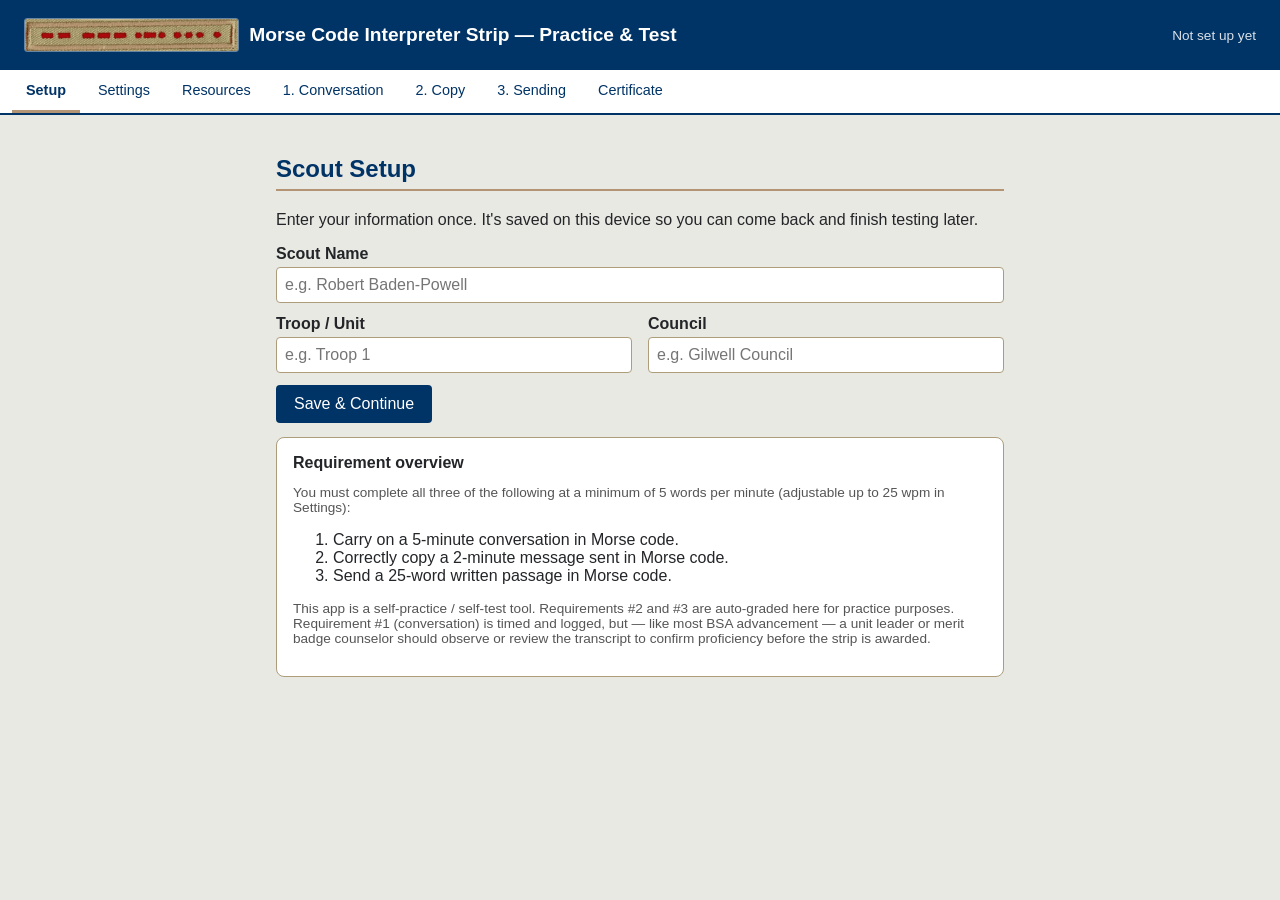
==== commit 9cb74661: "Add in-browser AI conversation Replace the fixed script in the 5-minute conversation with a locally" ====
--- a/index.html
+++ b/index.html
@@ -4,12 +4,120 @@
 <meta charset="UTF-8">
 <meta name="viewport" content="width=device-width, initial-scale=1.0">
 <title>Morse Code Interpreter Strip — Practice &amp; Test</title>
-<link rel="stylesheet" href="src/styles/index.css">
+<style>
+  :root{
+    /* Official Scouting America brand colors (Scouts BSA program):
+       Source: Scouting America Official Brand Colors and Typefaces */
+    --navy:#003366;   /* Scouting America Dark Blue */
+    --gold:#B39475;   /* Scouting America Tan / Scouts BSA Tan (replaces a generic gold accent) */
+    --tan-dark:#AD9D7B; /* Scouting America Dark Tan */
+    --tan-light:#D6CEBD; /* Scouting America Light Tan */
+    --red:#CE1126;    /* Scouting America Red / Scouts BSA Red */
+    --cream:#E9E9E4;  /* Scouting America Pale Gray */
+    --ink:#232528;    /* Scouting America Neutral Black */
+    --line:#AD9D7B;   /* Scouting America Dark Tan */
+    --good:#006B3F;   /* Scouting America Green (Venturing Green swatch) */
+    --bad:#CE1126;    /* Scouting America Red */
+  }
+  @import url('https://fonts.googleapis.com/css2?family=Montserrat:wght@600;700;800&display=swap');
+  *{box-sizing:border-box;}
+  body{
+    margin:0; font-family:Verdana, Arial, sans-serif; background:var(--cream); color:var(--ink);
+  }
+  header{
+    background:var(--navy); color:#fff; padding:18px 24px; display:flex; align-items:center; justify-content:space-between; flex-wrap:wrap; gap:8px;
+  }
+  header h1{ margin:0; font-size:1.2rem; font-family:'Montserrat', Arial, sans-serif; font-weight:700; display:flex; align-items:center; gap:10px; }
+  header .stripIcon{ height:34px; width:auto; border-radius:3px; border:1px solid rgba(255,255,255,0.4); }
+  header .who{ font-size:0.85rem; opacity:0.85; }
+  nav{
+    display:flex; gap:4px; background:#fff; border-bottom:2px solid var(--navy); padding:0 12px; overflow-x:auto;
+  }
+  nav button{
+    font-family:inherit; font-size:0.9rem; padding:12px 14px; border:none; background:none; cursor:pointer;
+    border-bottom:3px solid transparent; color:var(--navy); white-space:nowrap;
+  }
+  nav button.active{ border-bottom-color:var(--gold); font-weight:bold; }
+  nav button:disabled{ color:#aaa; cursor:not-allowed; }
+  main{ max-width:760px; margin:0 auto; padding:20px 16px 60px; }
+  section{ display:none; }
+  section.active{ display:block; }
+  h2{ color:var(--navy); border-bottom:2px solid var(--gold); padding-bottom:6px; font-family:'Montserrat', Arial, sans-serif; font-weight:700; }
+  label{ display:block; margin:12px 0 4px; font-weight:bold; }
+  input[type=text], select{
+    width:100%; padding:8px; font-size:1rem; border:1px solid var(--line); border-radius:4px; font-family:inherit;
+  }
+  .row{ display:flex; gap:16px; flex-wrap:wrap; }
+  .row > div{ flex:1; min-width:180px; }
+  button.primary{
+    background:var(--navy); color:#fff; border:none; padding:10px 18px; border-radius:4px; font-size:1rem; cursor:pointer; margin-top:12px;
+  }
+  button.primary:hover{ background:#123063; }
+  button.secondary{
+    background:#fff; color:var(--navy); border:1px solid var(--navy); padding:10px 18px; border-radius:4px; font-size:1rem; cursor:pointer; margin-top:12px;
+  }
+  button:disabled{ opacity:0.5; cursor:not-allowed; }
+  .card{ background:#fff; border:1px solid var(--line); border-radius:8px; padding:16px; margin:14px 0; }
+  .card a{ color:var(--navy); }
+  .card ul{ margin:8px 0 0; padding-left:20px; }
+  .card ul li{ margin-bottom:10px; }
+  .morseGrid{
+    display:grid; grid-template-columns:repeat(auto-fill, minmax(72px,1fr)); gap:8px; margin-top:12px;
+  }
+  .morseCell{
+    border:1px solid var(--line); border-radius:6px; padding:8px 4px; text-align:center; background:var(--cream);
+    cursor:pointer; transition:background .15s;
+  }
+  .morseCell:hover{ background:var(--tan-light); }
+  .morseCell .letter{ font-size:1.2rem; font-weight:bold; color:var(--navy); }
+  .morseCell .pattern{ font-family:monospace; font-size:1rem; letter-spacing:2px; color:var(--red); margin-top:2px; }
+  .badge{ display:inline-block; padding:2px 10px; border-radius:12px; font-size:0.8rem; font-weight:bold; }
+  .badge.pass{ background:#e3f2e3; color:var(--good); }
+  .badge.fail{ background:#fdecea; color:var(--bad); }
+  .badge.pending{ background:#eee; color:#666; }
+  .timer{ font-size:2rem; font-weight:bold; color:var(--navy); font-family:monospace; }
+  .keybtn{
+    width:100%; padding:40px; font-size:1.2rem; text-align:center; background:var(--red); color:#fff;
+    border-radius:10px; user-select:none; cursor:pointer; margin:14px 0; touch-action:none;
+  }
+  .keybtn.down{ background:#6e0f11; }
+  .decoded{
+    font-family:monospace; font-size:1.1rem; background:#fff; border:1px solid var(--line); border-radius:6px;
+    padding:12px; min-height:60px; white-space:pre-wrap; word-break:break-word;
+  }
+  textarea{ width:100%; min-height:100px; font-family:inherit; font-size:1rem; padding:8px; border:1px solid var(--line); border-radius:4px; }
+  .transcript{ max-height:220px; overflow-y:auto; background:#fff; border:1px solid var(--line); border-radius:6px; padding:10px; font-size:0.95rem; }
+  .transcript .ai{ color:var(--navy); }
+  .transcript .you{ color:var(--red); }
+  #ai-status{ font-weight:600; color:var(--navy); margin:4px 0 6px; }
+  #ai-progress-container{ width:100%; height:12px; background:#e9e4d6; border:1px solid var(--line); border-radius:6px; overflow:hidden; margin-bottom:10px; }
+  #ai-progress-bar{ height:100%; width:0%; background:var(--navy); transition:width .2s ease; }
+  .note{ font-size:0.85rem; color:#555; }
+  .result{ font-weight:bold; margin-top:10px; }
+  .locked-msg{ color:#777; font-style:italic; }
+  #certificate{
+    border:10px double var(--tan-dark); background:#fffdf7; padding:40px; text-align:center; margin-top:16px;
+    font-family:'Times New Roman', Georgia, serif;
+  }
+  #certificate h2{ border:none; font-size:1.8rem; color:var(--navy); margin-bottom:0; font-family:'Montserrat', Arial, sans-serif; }
+  #certificate .sub{ letter-spacing:2px; color:var(--red); font-weight:bold; font-family:'Montserrat', Arial, sans-serif; }
+  #certificate .stripImg{ height:38px; width:auto; margin:14px 0; }
+  #certificate .name{ font-size:1.6rem; margin:18px 0 4px; color:var(--red); font-family:'Brush Script MT', cursive, Georgia, serif; }
+  #certificate .line{ border-bottom:1px solid #999; display:inline-block; min-width:220px; }
+  #certificate table{ margin:20px auto; text-align:left; font-family:'Times New Roman', Georgia, serif; }
+  #certificate table td{ padding:3px 10px; }
+  @media print{
+    header, nav, .no-print{ display:none !important; }
+    section{ display:none !important; }
+    section#tab-certificate{ display:block !important; }
+    body{ background:#fff; }
+  }
+</style>
 </head>
 <body>
 
 <header>
-  <h1><img class="stripIcon" src="public/strip-icon.png" alt="Morse Code Interpreter Strip"> Morse Code Interpreter Strip — Practice &amp; Test</h1>
+  <h1><img class="stripIcon" src="[data-uri]" alt="Morse Code Interpreter Strip"> Morse Code Interpreter Strip — Practice &amp; Test</h1>
   <div class="who" id="whoHeader">Not set up yet</div>
 </header>
 
@@ -100,7 +208,9 @@
     <div class="card">
       <span>Status: <span id="convBadge" class="badge pending">Not started</span></span>
       <div class="timer" id="convTimer">05:00</div>
-      <button class="primary" id="convStart">Start Conversation</button>
+      <div id="ai-status">⏳ Loading AI Engine (Please wait)...</div>
+      <div id="ai-progress-container"><div id="ai-progress-bar"></div></div>
+      <button class="primary" id="convStart" disabled>Start Conversation</button>
       <button class="secondary" id="convStop" style="display:none;">⏹ Stop Conversation</button>
 
       <div id="convCalibrateArea" style="display:none;">
@@ -179,7 +289,7 @@
       <div id="certificate">
         <div class="sub">SCOUTING AMERICA</div>
         <h2>Morse Code Interpreter Strip</h2>
-        <img class="stripImg" src="public/strip-icon.png" alt="Morse Code Interpreter Strip insignia">
+        <img class="stripImg" src="[data-uri]" alt="Morse Code Interpreter Strip insignia">
         <p>This certifies that</p>
         <div class="name" id="certName">—</div>
         <p>of <span id="certTroop">—</span>, <span id="certCouncil">—</span> council,</p>
@@ -198,6 +308,1182 @@
 
 </main>
 
-<script type="module" src="src/main.js"></script>
+<script>
+/* ============================================================
+   MORSE CODE PRACTICE APP
+   Single-file, no build tools, no server required.
+   Uses localStorage to remember profile/settings/progress on
+   this device/browser only.
+   ============================================================ */
+
+// ---------- Morse alphabet ----------
+const MORSE = {
+  A:'.-', B:'-...', C:'-.-.', D:'-..', E:'.', F:'..-.', G:'--.', H:'....',
+  I:'..', J:'.---', K:'-.-', L:'.-..', M:'--', N:'-.', O:'---', P:'.--.',
+  Q:'--.-', R:'.-.', S:'...', T:'-', U:'..-', V:'...-', W:'.--', X:'-..-',
+  Y:'-.--', Z:'--..',
+  '0':'-----','1':'.----','2':'..---','3':'...--','4':'....-',
+  '5':'.....','6':'-....','7':'--...','8':'---..','9':'----.',
+  '.':'.-.-.-', ',':'--..--', '?':'..--..', "'":'.----.', '-':'-....-', '/':'-..-.',
+  '!':'-.-.--', '"':'.-..-.', '(':'-.--.', ')':'-.--.-', ':':'---...', ';':'-.-.-.',
+  '=':'-...-', '@':'.--.-.'
+};
+const REVERSE_MORSE = {};
+Object.keys(MORSE).forEach(k => REVERSE_MORSE[MORSE[k]] = k);
+
+function textToMorseWords(text){
+  return text.toUpperCase().trim().split(/\s+/).filter(Boolean).map(word =>
+    [...word].map(ch => MORSE[ch]).filter(Boolean)
+  );
+}
+
+// Build a timeline of on/off events (in "units") for a phrase.
+function buildTimeline(text){
+  const words = textToMorseWords(text);
+  const events = [];
+  words.forEach((letters, wi) => {
+    letters.forEach((code, li) => {
+      [...code].forEach((sym, si) => {
+        events.push({on:true, units: sym==='.' ? 1 : 3});
+        if(si < code.length-1) events.push({on:false, units:1});
+      });
+      if(li < letters.length-1) events.push({on:false, units:3});
+    });
+    if(wi < words.length-1) events.push({on:false, units:7});
+  });
+  return events;
+}
+
+// ---------- Audio playback ----------
+let audioCtx = null;
+function getCtx(){
+  if(!audioCtx) audioCtx = new (window.AudioContext || window.webkitAudioContext)();
+  return audioCtx;
+}
+
+// Tracks whatever playText() call is currently sounding, so a new call can
+// cut it off cleanly instead of overlapping (e.g. hitting "Play test tone"
+// again, or changing the speed slider mid-playback and pressing play again).
+let currentPlayback = null;
+
+function playText(text, wpm, volume){
+  // Stop whatever's currently playing before starting the new one.
+  if(currentPlayback){ currentPlayback.stop(); currentPlayback = null; }
+
+  return new Promise(resolve => {
+    const ctx = getCtx();
+    const events = buildTimeline(text);
+    const unitSec = 1.2/wpm; // standard PARIS timing: unit(ms) = 1200/wpm
+    const osc = ctx.createOscillator();
+    const gain = ctx.createGain();
+    osc.frequency.value = 620;
+    gain.gain.value = 0.0001;
+    osc.connect(gain).connect(ctx.destination);
+    osc.start();
+    let t = ctx.currentTime + 0.15;
+    const vol = Math.max(0.0001, volume/100 * 0.35);
+    events.forEach(ev => {
+      const dur = ev.units * unitSec;
+      if(ev.on){
+        gain.gain.setValueAtTime(vol, t);
+        gain.gain.setValueAtTime(0.0001, t + Math.max(dur-0.008, 0.001));
+      }
+      t += dur;
+    });
+    osc.stop(t + 0.05);
+
+    let settled = false;
+    let paused = false;
+    // AudioContext.suspend()/resume() freeze and resume all scheduled gain
+    // automation exactly where it left off, so pausing doesn't need to
+    // re-schedule the tone timeline — but the completion timer is wall-clock
+    // (setTimeout), so it has to be tracked/restarted around the pause too.
+    let remainingMs = (t - ctx.currentTime) * 1000;
+    let segmentStartedAt = Date.now();
+    let timer = setTimeout(finish, remainingMs);
+
+    function finish(){
+      if(settled) return;
+      settled = true;
+      currentPlayback = null;
+      resolve();
+    }
+
+    currentPlayback = {
+      stop(){
+        if(settled) return;
+        settled = true;
+        clearTimeout(timer);
+        try{
+          gain.gain.cancelScheduledValues(ctx.currentTime);
+          gain.gain.setValueAtTime(0.0001, ctx.currentTime);
+          osc.stop(ctx.currentTime + 0.02);
+        }catch(e){ /* already stopped */ }
+        resolve();
+      },
+      pause(){
+        if(settled || paused) return;
+        paused = true;
+        remainingMs -= (Date.now() - segmentStartedAt);
+        clearTimeout(timer);
+        ctx.suspend();
+      },
+      resume(){
+        if(settled || !paused) return;
+        paused = false;
+        ctx.resume();
+        segmentStartedAt = Date.now();
+        timer = setTimeout(finish, Math.max(remainingMs, 0));
+      },
+      isPaused(){ return paused; }
+    };
+  });
+}
+
+// Force-stops any Morse audio currently playing (used by the Stop Conversation
+// button, so ending the test early doesn't leave a line playing in the background).
+function stopCurrentPlayback(){
+  if(currentPlayback){ currentPlayback.stop(); currentPlayback = null; }
+}
+
+function pauseCurrentPlayback(){ if(currentPlayback) currentPlayback.pause(); }
+function resumeCurrentPlayback(){ if(currentPlayback) currentPlayback.resume(); }
+function isCurrentPlaybackPaused(){ return !!currentPlayback && currentPlayback.isPaused(); }
+
+// ---------- Sidetone (audio feedback while keying, like a real telegraph/CW key) ----------
+function makeSidetone(getVolume){
+  let ctx=null, osc=null, gain=null;
+  function ensure(){
+    if(!ctx){
+      ctx = getCtx();
+      osc = ctx.createOscillator();
+      gain = ctx.createGain();
+      osc.frequency.value = 620;
+      gain.gain.value = 0.0001;
+      osc.connect(gain).connect(ctx.destination);
+      osc.start();
+    }
+  }
+  function on(){
+    ensure();
+    const vol = Math.max(0.0001, getVolume()/100 * 0.35);
+    gain.gain.cancelScheduledValues(ctx.currentTime);
+    gain.gain.setTargetAtTime(vol, ctx.currentTime, 0.005);
+  }
+  function off(){
+    if(!ctx) return;
+    gain.gain.cancelScheduledValues(ctx.currentTime);
+    gain.gain.setTargetAtTime(0.0001, ctx.currentTime, 0.01);
+  }
+  function stop(){
+    if(osc){ try{ osc.stop(); }catch(e){} }
+    osc=null; gain=null; ctx=null;
+  }
+  return { on, off, stop };
+}
+
+// ---------- Key input (press-and-hold telegraph key, mouse/touch/spacebar) ----------
+// Used by both the conversation and sending tests.
+//
+// This does NOT assume the Scout is keying at the Settings wpm. Instead it
+// records the raw duration of every press, then figures out which durations
+// are "short" (dots) and which are "long" (dashes) using simple clustering.
+// Calibration is based on a SLIDING WINDOW of the most recent presses (not
+// the whole message) so the decoder tracks the sender's *current* speed —
+// real people speed up, slow down, and pause unevenly as they go, and a
+// whole-message average gets stale and misreads everything once speed
+// drifts. The window is seeded with a couple of placeholder "assumed dot"
+// values at the Settings speed, so an early keystroke that happens to be a
+// dash can't badly skew the very first few letters before real data arrives.
+//
+// Pauses are judged relative to that same recency-weighted unit estimate,
+// using boundary ratios a bit more forgiving than the textbook 1:3:7 unit
+// spacing: hand-sent pauses between words are often shorter than "ideal"
+// spacing, especially for beginners, so a strict threshold misses real word
+// breaks and runs words together. (An earlier version of this tried
+// clustering the gaps themselves into three groups instead of using fixed
+// ratios — it turned out to be more fragile under simultaneous speed drift,
+// since a word-gap and character-gap cluster can end up too close together
+// to separate reliably. The simple ratio approach below tracks drift fine
+// already, since it's a multiple of the same live-updating unit estimate.)
+//
+// Display only ever grows: a letter is decided ONCE — the moment a pause
+// confirms it's finished — using the best calibration available at that
+// instant, and is then locked in and never re-evaluated. Nothing is shown
+// mid-letter, so already-displayed text never changes or flickers as more
+// of the message comes in.
+function makeKeyInput(getWpm){
+  const WINDOW_SIZE = 12; // recent presses used for calibration
+  const state = { down:false, downAt:0, upAt:0, durationWindow:[], pendingDurations:[], text:'', rawText:'', pollTimer:null, calibrating:false, maxCalGap:0 };
+
+  // A Scout's real "let me think of the next letter" pause between letters
+  // doesn't shrink just because the Settings speed is set higher — it's
+  // roughly constant in real seconds. That means a purely proportional
+  // word-gap threshold (a fixed multiple of the dot length) can misread an
+  // ordinary hesitation as "must be a new word," especially at faster
+  // Settings speeds where the unit is tiny. Testing this directly (a
+  // simulated beginner who pauses a few times longer between letters while
+  // recalling each one) reproduced exactly that: whole messages shattered
+  // into one-letter "words".
+  //
+  // Fix: during the calibration tap (Scout keys "A", pauses like they would
+  // between two words, then keys "A" again), we measure that demonstrated
+  // pause directly and let it RAISE the word-break threshold above the
+  // default — but never lower it. Only raising it means a Scout whose own
+  // natural word-pause is clearly longer than the safe default gets more
+  // headroom against false word-breaks, while a Scout who didn't pause much
+  // (or skipped calibration) still gets the proven-reliable default rather
+  // than a threshold weakened by one noisy sample.
+  let calibratedWordGap = null;
+  function startCalibrating(){ state.calibrating = true; state.maxCalGap = 0; }
+  function endCalibrating(){
+    state.calibrating = false;
+    if(state.maxCalGap > 0) calibratedWordGap = state.maxCalGap;
+  }
+
+  // Deliberately NOT pre-seeded with a placeholder duration: if the Settings
+  // wpm differs a lot from the sender's actual speed, a fake sample can bias
+  // classification of the first several real keystrokes in the wrong
+  // direction (e.g. sending slower than Settings makes real dots look like
+  // dashes next to an artificially fast placeholder). Leaving the window
+  // empty means the very first keystroke is judged only against the
+  // Settings-derived guess as a one-time fallback (see twoMeans below), and
+  // every keystroke after that is calibrated purely from real data.
+  function seedWindow(){
+    state.durationWindow = [];
+  }
+  seedWindow();
+
+  // Damped estimate of the current dot-length, used ONLY for judging
+  // char/word pause boundaries (see currentUnit below). It updates once per
+  // real keystroke rather than snapping straight to the latest raw cluster
+  // mean, so a short unlucky run of fast (or slow) real presses can't swing
+  // the pause thresholds enough to misread a letter-gap as a word-gap —
+  // testing showed exactly that: with realistic hand jitter, an ordinary
+  // letter-to-letter gap could occasionally land just past the word-gap
+  // ratio because the raw per-keystroke unit estimate is noisy on its own.
+  let smoothedUnit = null;
+  function pushDuration(dur){
+    state.durationWindow.push(dur);
+    if(state.durationWindow.length > WINDOW_SIZE) state.durationWindow.shift();
+    const raw = twoMeans(state.durationWindow).dot;
+    smoothedUnit = (smoothedUnit === null) ? raw : smoothedUnit*0.65 + raw*0.35;
+  }
+
+  // 1-D "2-means" clustering: splits recent press durations into a short
+  // (dot) group and a long (dash) group, regardless of absolute speed.
+  //
+  // IMPORTANT: clustering alone cannot tell short from long without some
+  // *contrast* in the sample — a run of same-length presses (e.g. testing a
+  // dash-only letter like "T" or "O" by itself) is equally consistent with
+  // "these are all dots" or "these are all dashes." Naively assuming
+  // "whatever I've seen so far must be a dot" (the old behavior here) meant
+  // a single press was ALWAYS read as a dot no matter how long it was held.
+  // So: when there isn't enough spread in the data to safely trust
+  // clustering, fall back to the Settings-implied absolute timing to decide
+  // whether the uniform cluster looks more like dots or dashes, instead of
+  // blindly labeling it "dot".
+  function twoMeans(durations){
+    const seed = 1200/getWpm();
+    if(durations.length === 0) return { dot: seed, dash: seed*3 };
+    let dot = Math.min(...durations);
+    let dash = Math.max(...durations);
+    for(let i=0;i<8;i++){
+      const dotGroup=[], dashGroup=[];
+      durations.forEach(d => (Math.abs(d-dot) <= Math.abs(d-dash) ? dotGroup : dashGroup).push(d));
+      if(dotGroup.length) dot = dotGroup.reduce((a,b)=>a+b,0)/dotGroup.length;
+      if(dashGroup.length) dash = dashGroup.reduce((a,b)=>a+b,0)/dashGroup.length;
+    }
+    if(dash < dot * 1.8){
+      // Not enough contrast to trust the split above — decide against the
+      // absolute Settings-implied unit instead of assuming "dot".
+      const uniform = (dot + dash) / 2;
+      if(uniform < seed * 2){
+        dot = uniform; dash = seed * 3;
+      } else {
+        dot = seed; dash = uniform;
+      }
+    }
+    return { dot, dash };
+  }
+
+  function currentUnit(){ return smoothedUnit === null ? twoMeans(state.durationWindow).dot : smoothedUnit; }
+
+  // Debounce: mice, trackpads, and touchscreens occasionally misfire a
+  // spurious extra down/up blip around a single real click — the same
+  // "switch bounce" problem hardware debounce circuits exist to solve for
+  // noisy analog contacts. A press, or the gap right after a release, this
+  // short is physically impossible to send intentionally even at the
+  // fastest supported speed (25 wpm => a dot is ~48ms), so anything under
+  // this is treated as contact noise and dropped rather than fed to the
+  // decoder as a (very wrong) extra dot.
+  const DEBOUNCE_MS = 15;
+
+  function keyDown(){
+    if(state.down) return;
+    const now = performance.now();
+    if(state.upAt && (now - state.upAt) < DEBOUNCE_MS) return; // bounce right after release — ignore
+    state.down = true;
+    if(state.upAt){
+      const gap = now - state.upAt;
+      const unit = currentUnit();
+      if(state.calibrating) state.maxCalGap = Math.max(state.maxCalGap, gap);
+      const defaultWordThresh = unit*4.2;
+      const wordThresh = calibratedWordGap !== null ? Math.max(defaultWordThresh, calibratedWordGap*0.75) : defaultWordThresh;
+      if(gap >= wordThresh){
+        finalizePending();
+        state.text += ' ';
+        state.rawText += ' / ';
+      } else if(gap >= unit*2){
+        finalizePending();
+      }
+      // else: intra-character gap — keep accumulating the same letter
+    }
+    state.downAt = now;
+  }
+
+  function keyUp(){
+    if(!state.down) return;
+    state.down = false;
+    const now = performance.now();
+    const dur = now - state.downAt;
+    if(dur < DEBOUNCE_MS){
+      // Spurious blip too short to be a real press — discard it without
+      // recording a duration or moving the release-time anchor, so gap
+      // timing for the next real press is unaffected.
+      return;
+    }
+    pushDuration(dur);
+    state.pendingDurations.push(dur);
+    state.upAt = now;
+  }
+
+  // Locks in the letter currently being keyed. Uses the best calibration
+  // available right now, then never revisits this decision.
+  function finalizePending(){
+    if(state.pendingDurations.length === 0) return;
+    const { dot, dash } = twoMeans(state.durationWindow);
+    const symbols = state.pendingDurations.map(d => (Math.abs(d-dot) <= Math.abs(d-dash) ? '.' : '-')).join('');
+    state.text += (REVERSE_MORSE[symbols] || '?');
+    state.rawText += (state.rawText && !state.rawText.endsWith(' ') ? ' ' : '') + symbols;
+    state.pendingDurations = [];
+  }
+
+  function displayString(){ return state.text; }
+  // Shows exactly what the app measured as dots/dashes, letter-by-letter —
+  // lets a Scout (or leader) see whether a specific press was read as the
+  // wrong symbol, instead of only seeing the final decoded letters.
+  function rawString(){ return state.rawText; }
+
+  function startPolling(onUpdate){
+    stopPolling();
+    state.pollTimer = setInterval(() => {
+      // auto-finalize a trailing letter if the key has been idle long enough
+      if(!state.down && state.upAt && state.pendingDurations.length){
+        const gap = performance.now() - state.upAt;
+        if(gap >= currentUnit()*2) finalizePending();
+      }
+      onUpdate(displayString());
+    }, 150);
+  }
+  function stopPolling(){ if(state.pollTimer) clearInterval(state.pollTimer); state.pollTimer = null; }
+
+  function reset(){ state.down=false; state.downAt=0; state.upAt=0; seedWindow(); smoothedUnit=null; calibratedWordGap=null; state.calibrating=false; state.maxCalGap=0; state.pendingDurations=[]; state.text=''; state.rawText=''; }
+  function finalizeNow(){ finalizePending(); }
+  // Clears decoded text/pending strokes WITHOUT wiping the calibrated
+  // durationWindow — used when moving from a practice/calibration tap into
+  // the graded message, or on "Start Over", so the speed contrast already
+  // learned isn't thrown away.
+  function clearText(){ state.pendingDurations=[]; state.text=''; state.rawText=''; state.upAt=0; }
+
+  return { keyDown, keyUp, startPolling, stopPolling, reset, finalizeNow, clearText, state, displayString, rawString, startCalibrating, endCalibrating };
+}
+
+// ---------- Persistence ----------
+const STORAGE_KEY = 'morseAppState_v1';
+function loadState(){
+  try{
+    return JSON.parse(localStorage.getItem(STORAGE_KEY)) || {};
+  }catch(e){ return {}; }
+}
+function saveState(patch){
+  const s = Object.assign(loadState(), patch);
+  localStorage.setItem(STORAGE_KEY, JSON.stringify(s));
+  return s;
+}
+let appState = loadState();
+
+// ---------- Scout / Baden-Powell quote bank ----------
+// NOTE FOR TROOP LEADERS: these lines are written in the spirit of Robert
+// Baden-Powell's Scouting writings (public domain, e.g. "Scouting for Boys",
+// 1908, and his 1941 Farewell Message). Wording is paraphrased for reliable
+// exact-word-count matching in the app. For official/ceremonial use, feel
+// free to swap in verbatim text you've verified against a primary source.
+const QUOTE_BANK = [
+  "Try and leave this world a little better than you found it and when your turn comes to die you can die happy in feeling that you have not wasted your time but have done your best",
+  "A Scout smiles and whistles under all circumstances even when things go wrong and life feels difficult that is the mark of a true Scout spirit worth carrying every single day",
+  "Character is the sum total of a habit formed through daily choices and Scouting builds that character one small honest action at a time in camp and at home",
+  "Be prepared is the Scout motto and its meaning is that a Scout must prepare himself by previous thinking out and practicing how to act on any accident or emergency",
+  "Scouting is a game for boys and girls under the leadership of older friends who guide them toward good citizenship self reliance and service to others in their community",
+  "The most worthwhile things in life are the hardest to achieve and a Scout learns patience skill and courage by practicing them again and again until they become second nature",
+  "Self education and not education handed down by others is what our young people truly need and Scouting gives every young person the chance to teach themselves through doing",
+  "A Scout's duty is to be useful and to help others especially those nearest at hand at home in camp and wherever the need for a helping hand appears"
+];
+
+function wordsForWpm(wpm){
+  // roughly a 2-minute message: words = wpm * 2
+  return Math.max(8, Math.round(wpm * 2));
+}
+function buildCopyMessage(wpm){
+  const pool = QUOTE_BANK.join(' ').split(/\s+/);
+  const startMax = Math.max(0, pool.length - wordsForWpm(wpm));
+  const start = Math.floor(Math.random() * (startMax+1));
+  return pool.slice(start, start + wordsForWpm(wpm)).join(' ');
+}
+const SENDING_PASSAGE = (function(){
+  const words = QUOTE_BANK[0].split(/\s+/).concat(QUOTE_BANK[3].split(/\s+/));
+  return words.slice(0,25).join(' ');
+})();
+
+// Kept deliberately short — real Morse traffic at slow speeds stays terse
+// for exactly this reason. At the 5 wpm minimum this app is meant to
+// certify, the ORIGINAL longer lines (e.g. "HELLO SCOUT THIS IS BASE CAMP
+// DO YOU COPY") ate the vast majority of the 5-minute budget just being
+// played back, leaving a beginner as little as ~20 seconds to think through
+// and key EACH reply — nowhere near enough time to reliably reach the
+// 4-exchange participation bar, so the test would fail almost every time
+// regardless of how well a Scout actually sent Morse. Shortening the script
+// leaves ~45+ seconds per reply at 5 wpm, which is realistic for someone
+// still keying letter-by-letter.
+const CONV_SCRIPT = [
+  "HELLO SCOUT BASE CAMP HERE",
+  "YOUR NAME",
+  "YOUR TROOP",
+  "SCOUT MOTTO",
+  "WEATHER THERE",
+  "FAVORITE ACTIVITY",
+  "GOOD COPY THANKS",
+  "NEXT BADGE",
+  "TROOP NUMBER AGAIN",
+  "GREAT CONTACT BYE",
+  "BASE CAMP OUT",
+  "FINAL MESSAGE"
+];
+
+// ============================================================
+// UI WIRING
+// ============================================================
+document.addEventListener('DOMContentLoaded', () => {
+  // ----- Tabs -----
+  const tabButtons = document.querySelectorAll('#tabs button');
+  tabButtons.forEach(btn => btn.addEventListener('click', () => {
+    const newTab = btn.dataset.tab;
+    const current = document.querySelector('#tabs button.active')?.dataset.tab;
+    if(current && current !== newTab) stopActiveTabProcesses(current);
+    showTab(newTab);
+  }));
+  function showTab(name){
+    tabButtons.forEach(b => b.classList.toggle('active', b.dataset.tab===name));
+    document.querySelectorAll('main > section').forEach(s => s.classList.remove('active'));
+    document.getElementById('tab-'+name).classList.add('active');
+  }
+
+  // ----- Setup -----
+  const scoutName = document.getElementById('scoutName');
+  const scoutTroop = document.getElementById('scoutTroop');
+  const scoutCouncil = document.getElementById('scoutCouncil');
+  scoutName.value = appState.name || '';
+  scoutTroop.value = appState.troop || '';
+  scoutCouncil.value = appState.council || '';
+  updateHeader();
+
+  document.getElementById('saveSetup').addEventListener('click', () => {
+    appState = saveState({ name: scoutName.value.trim(), troop: scoutTroop.value.trim(), council: scoutCouncil.value.trim() });
+    updateHeader();
+    showTab('settings');
+  });
+
+  function updateHeader(){
+    const h = document.getElementById('whoHeader');
+    if(appState.name) h.textContent = appState.name + (appState.troop ? ' — '+appState.troop : '');
+    else h.textContent = 'Not set up yet';
+  }
+
+  // ----- Settings -----
+  const wpmRange = document.getElementById('wpmRange');
+  const wpmVal = document.getElementById('wpmVal');
+  const volRange = document.getElementById('volRange');
+  // The Resources tab has its own speed slider (for auditioning alphabet
+  // letters at different speeds) that stays in sync with this one — both
+  // just read/write the same appState.wpm value.
+  const resWpmRange = document.getElementById('resWpmRange');
+  const resWpmVal = document.getElementById('resWpmVal');
+  wpmRange.value = appState.wpm || 5;
+  wpmVal.textContent = wpmRange.value;
+  resWpmRange.value = wpmRange.value;
+  resWpmVal.textContent = wpmRange.value;
+  volRange.value = appState.volume != null ? appState.volume : 60;
+  function setWpm(v){
+    wpmRange.value = v; wpmVal.textContent = v;
+    resWpmRange.value = v; resWpmVal.textContent = v;
+    appState = saveState({ wpm: Number(v) });
+  }
+  wpmRange.addEventListener('input', () => setWpm(wpmRange.value));
+  resWpmRange.addEventListener('input', () => setWpm(resWpmRange.value));
+  volRange.addEventListener('input', () => { appState = saveState({ volume: Number(volRange.value) }); });
+  function currentWpm(){ return Number(wpmRange.value); }
+  function currentVol(){ return Number(volRange.value); }
+
+  // Shared sidetone: the audible "beep" heard while a key is held down,
+  // used by both the conversation and sending key inputs below.
+  const keySidetone = makeSidetone(currentVol);
+
+  document.getElementById('testTone').addEventListener('click', () => {
+    playText('PARIS', currentWpm(), currentVol());
+  });
+
+  document.getElementById('resetProgress').addEventListener('click', () => {
+    if(confirm('Clear all saved profile, settings, and results on this device?')){
+      localStorage.removeItem(STORAGE_KEY);
+      location.reload();
+    }
+  });
+
+  // ----- Resources: Morse alphabet reference -----
+  const ALPHABET_ORDER = 'ABCDEFGHIJKLMNOPQRSTUVWXYZ0123456789'.split('');
+  const morseGrid = document.getElementById('morseGrid');
+  ALPHABET_ORDER.forEach(ch => {
+    const cell = document.createElement('div');
+    cell.className = 'morseCell';
+    cell.innerHTML = '<div class="letter">'+ch+'</div><div class="pattern">'+MORSE[ch]+'</div>';
+    cell.title = 'Tap to hear ' + ch;
+    cell.addEventListener('click', () => playText(ch, currentWpm(), currentVol()));
+    morseGrid.appendChild(cell);
+  });
+  document.getElementById('playAlphabet').addEventListener('click', () => {
+    playText(ALPHABET_ORDER.join(' '), currentWpm(), currentVol());
+  });
+
+  const PUNCT_ORDER = ['.', ',', '?', '!', "'", '"', '-', '/', ':', ';', '(', ')', '='];
+  const morseGridPunct = document.getElementById('morseGridPunct');
+  const PUNCT_NAMES = { '.':'period', ',':'comma', '?':'question mark', '!':'exclamation point',
+    "'":'apostrophe', '"':'quotation mark', '-':'hyphen', '/':'slash', ':':'colon', ';':'semicolon',
+    '(':'open parenthesis', ')':'close parenthesis', '=':'equals (break)' };
+  PUNCT_ORDER.forEach(ch => {
+    const cell = document.createElement('div');
+    cell.className = 'morseCell';
+    cell.innerHTML = '<div class="letter">'+ch+'</div><div class="pattern">'+MORSE[ch]+'</div>';
+    cell.title = 'Tap to hear ' + (PUNCT_NAMES[ch] || ch);
+    cell.addEventListener('click', () => playText(ch, currentWpm(), currentVol()));
+    morseGridPunct.appendChild(cell);
+  });
+  document.getElementById('playPunctuation').addEventListener('click', () => {
+    playText(PUNCT_ORDER.join(' '), currentWpm(), currentVol());
+  });
+
+  // ----- Requirement badges -----
+  function setBadge(id, state, text){
+    const el = document.getElementById(id);
+    el.className = 'badge ' + state;
+    el.textContent = text;
+  }
+  function refreshBadges(){
+    const s = loadState();
+    if(s.convResult) setBadge('convBadge', s.convResult.pass ? 'pass' : 'fail', s.convResult.pass ? 'Completed' : 'Incomplete');
+    if(s.copyResult) setBadge('copyBadge', s.copyResult.pass ? 'pass' : 'fail', s.copyResult.pass ? 'Passed ('+s.copyResult.accuracy+'%)' : 'Try again ('+s.copyResult.accuracy+'%)');
+    if(s.sendResult) setBadge('sendBadge', s.sendResult.pass ? 'pass' : 'fail', s.sendResult.pass ? 'Passed' : 'Try again');
+    updateCertificate();
+  }
+  refreshBadges();
+
+  // =========================================================
+  // 1. CONVERSATION TEST
+  // =========================================================
+  const convTimerEl = document.getElementById('convTimer');
+  const convTranscript = document.getElementById('convTranscript');
+  const convBody = document.getElementById('convBody');
+  const convIncomingNote = document.getElementById('convIncomingNote');
+  const convReplay = document.getElementById('convReplay');
+  const convNotes = document.getElementById('convNotes');
+  const convKeyArea = document.getElementById('convKeyArea');
+  const convKeyBtn = document.getElementById('convKeyBtn');
+  const convDecoded = document.getElementById('convDecoded');
+  let convInterval = null, convSecondsLeft = 300, convScriptIndex = 0, convExchanges = 0, currentAiLine = '', convPlaying = false, convActive = false, convCalibrating = false;
+  const convKey = makeKeyInput(currentWpm);
+  const convStartBtn = document.getElementById('convStart');
+  const convStopBtn = document.getElementById('convStop');
+  const convCalibrateArea = document.getElementById('convCalibrateArea');
+  const convCalibKeyBtn = document.getElementById('convCalibKeyBtn');
+  const convCalibDecoded = document.getElementById('convCalibDecoded');
+  const convCalibRaw = document.getElementById('convCalibRaw');
+  const convCalibrateDoneBtn = document.getElementById('convCalibrateDone');
+
+  // ---------- AI ENGINE (in-browser LLM via Transformers.js v3) ----------
+  // Pinned to v3 on purpose: npm's "latest" is now v4 (different API surface).
+  const TRANSFORMERS_CDN = 'https://cdn.jsdelivr.net/npm/@huggingface/transformers@3.8.1';
+  // true  = start the ~0.5 GB model download the first time the Conversation tab
+  //         is opened (Scouts doing only Copy/Sending never download it).
+  // false = start downloading as soon as the page loads.
+  const AI_LAZY_LOAD = true;
+  // Longest an AI line may take to play, in seconds. Keeps replies short enough
+  // that several exchanges fit inside the 5-minute window at the Scout's wpm.
+  const AI_MAX_LINE_SECONDS = 40;
+  const AI_SYSTEM_PROMPT = "You are a friendly Base Camp operator talking over a radio to a Scout testing for their Morse Code Interpreter Strip. Speak using short sentences. Keep your response under 12 words total. Always end your message with the word 'Over'.";
+  const AI_OPENERS = [
+    "Hello Scout, welcome to Base Camp. How is your campout going? Over.",
+    "Hello Scout, Base Camp here. How are you? Over.",
+    "Hello Scout, Base Camp here. Over."
+  ];
+
+  const aiStatusEl = document.getElementById('ai-status');
+  const aiProgContainer = document.getElementById('ai-progress-container');
+  const aiProgBar = document.getElementById('ai-progress-bar');
+  let aiGenerator = null;      // text-generation pipeline once loaded
+  let aiLoadPromise = null;    // so loading only ever starts once
+  let chatHistory = [];        // [{role:'user'|'assistant', content}] (system prompt added per call)
+  let aiSpokenLines = [];      // what BASE CAMP actually sent (revealed only after the session ends)
+
+  function setAiStatus(text){ aiStatusEl.textContent = text; }
+  function setAiProgress(pct){ aiProgBar.style.width = Math.max(0, Math.min(100, pct)).toFixed(1) + '%'; }
+
+  async function chooseAiAttempts(){
+    const attempts = [];
+    let webgpuF16 = false;
+    try{
+      if(navigator.gpu){
+        const adapter = await navigator.gpu.requestAdapter();
+        webgpuF16 = !!(adapter && adapter.features && adapter.features.has('shader-f16'));
+      }
+    }catch(e){ webgpuF16 = false; }
+    if(webgpuF16) attempts.push({ model:'onnx-community/Qwen2.5-0.5B-Instruct', device:'webgpu', dtype:'q4f16' });
+    attempts.push({ model:'onnx-community/Qwen2.5-0.5B-Instruct', device:'wasm', dtype:'q8' });
+    attempts.push({ model:'Xenova/Qwen1.5-0.5B-Chat', device:'wasm', dtype:'q8' });
+    return attempts;
+  }
+
+  function loadAiEngine(){
+    if(aiLoadPromise) return aiLoadPromise;
+    aiLoadPromise = (async () => {
+      setAiStatus('⏳ Loading AI Engine (Please wait)...');
+      aiProgContainer.style.display = 'block';
+      setAiProgress(0);
+      let lastErr = null;
+      try{
+        // Dynamic import so a CDN/network failure can't break the rest of the app.
+        const { pipeline } = await import(TRANSFORMERS_CDN);
+        const attempts = await chooseAiAttempts();
+        for(const a of attempts){
+          try{
+            const files = {};
+            setAiProgress(0);
+            const gen = await pipeline('text-generation', a.model, {
+              device: a.device,
+              dtype: a.dtype,
+              progress_callback: (p) => {
+                if(p && p.status === 'progress' && p.file && p.total){
+                  files[p.file] = { loaded: p.loaded || 0, total: p.total };
+                  let l = 0, t = 0;
+                  for(const k in files){ l += files[k].loaded; t += files[k].total; }
+                  if(t > 0) setAiProgress(l / t * 100);
+                }
+              }
+            });
+            // Tiny warm-up so a broken WebGPU/WASM backend fails HERE (and falls
+            // back) rather than in the middle of a timed conversation.
+            await gen([{ role:'user', content:'Hi' }], { max_new_tokens: 2, do_sample: false });
+            aiGenerator = gen;
+            aiProgContainer.style.display = 'none';
+            setAiStatus('🟢 AI Engine Ready');
+            convStartBtn.disabled = false;
+            return true;
+          }catch(err){
+            lastErr = err;
+            console.warn('AI engine attempt failed:', a, err);
+          }
+        }
+      }catch(err){ lastErr = err; console.warn('Could not load Transformers.js:', err); }
+      // Every attempt failed: keep the app usable with the built-in script.
+      aiGenerator = null;
+      aiProgContainer.style.display = 'none';
+      setAiStatus('🟡 AI engine unavailable — using the built-in practice script instead.');
+      convStartBtn.disabled = false;
+      return false;
+    })();
+    return aiLoadPromise;
+  }
+
+  // Make a model reply safe to send as Morse: only characters the app can
+  // key, capped so it plays in <= AI_MAX_LINE_SECONDS at the current speed,
+  // and always ending in OVER (small models don't reliably follow that rule).
+  function morseLineSeconds(text){
+    let units = 0;
+    buildTimeline(text).forEach(ev => units += ev.units);
+    return units * (1.2 / currentWpm());
+  }
+  function sanitizeAiLine(raw){
+    if(typeof raw !== 'string') return '';
+    let t = raw.toUpperCase().replace(/[‘’]/g, "'").replace(/[^A-Z0-9 .,?'\-\/!:;=@()"]/g, ' ');
+    let words = t.split(/\s+/).filter(Boolean).map(w => w.replace(/^[.,!:;=@()"'\-\/]+|[.,!:;=@()"'\-\/]+$/g, '')).filter(Boolean);
+    // drop any "OVER" the model produced; we re-append exactly one at the end
+    words = words.filter(w => w.replace(/[^A-Z]/g, '') !== 'OVER');
+    words = words.slice(0, 11);
+    while(words.length > 1 && morseLineSeconds(words.join(' ') + ' OVER') > AI_MAX_LINE_SECONDS) words.pop();
+    if(!words.length) return '';
+    return words.join(' ') + ' OVER';
+  }
+  function pickOpener(){
+    for(const o of AI_OPENERS){
+      const s = sanitizeAiLine(o);
+      if(s && s === o.toUpperCase().replace(/[^A-Z0-9 ]/g, '').replace(/\s+/g, ' ').trim()) return o;
+    }
+    return AI_OPENERS[AI_OPENERS.length - 1];
+  }
+  async function generateAiReply(){
+    const messages = [{ role:'system', content: AI_SYSTEM_PROMPT }].concat(chatHistory);
+    const result = await aiGenerator(messages, {
+      max_new_tokens: 28, do_sample: true, temperature: 0.7, top_p: 0.9, repetition_penalty: 1.1
+    });
+    const g = result && result[0] && result[0].generated_text;
+    return Array.isArray(g) ? (g[g.length - 1] && g[g.length - 1].content) : g;
+  }
+
+  if(AI_LAZY_LOAD){
+    document.querySelector('#tabs button[data-tab="conversation"]').addEventListener('click', () => { loadAiEngine(); });
+  } else {
+    loadAiEngine();
+  }
+
+  function updateConvCalibDisplay(){
+    convCalibDecoded.textContent = convKey.displayString();
+    convCalibRaw.textContent = convKey.rawString();
+  }
+
+  function logLine(cls, text){
+    const p = document.createElement('div');
+    p.className = cls;
+    p.textContent = (cls==='ai' ? 'BASE CAMP: ' : 'YOU: ') + text;
+    convTranscript.appendChild(p);
+    convTranscript.scrollTop = convTranscript.scrollHeight;
+  }
+
+  // Same calibration this Scout does before the Sending test (requirement
+  // 3): key "A" with a natural word-like pause in the middle. It seeds real
+  // dot/dash contrast AND a demonstrated word-gap length before the timed
+  // conversation begins, instead of every reply starting from a cold,
+  // uncalibrated guess (see makeKeyInput for why that matters).
+  convStartBtn.addEventListener('click', () => {
+    convStartBtn.style.display = 'none';
+    convStopBtn.style.display = 'inline-block';
+    convCalibrating = true;
+    convKey.reset();
+    convKey.startCalibrating();
+    updateConvCalibDisplay();
+    convCalibrateArea.style.display = 'block';
+    convKey.startPolling(updateConvCalibDisplay);
+  });
+
+  function cancelConvCalibration(){
+    convCalibrating = false;
+    convKey.stopPolling();
+    convKeyBtn.classList.remove('down');
+    convCalibKeyBtn.classList.remove('down');
+    keySidetone.stop();
+    convCalibrateArea.style.display = 'none';
+    convStartBtn.style.display = '';
+    convStopBtn.style.display = 'none';
+  }
+
+  convCalibrateDoneBtn.addEventListener('click', async () => {
+    convKey.finalizeNow();
+    convKey.endCalibrating();
+    convKey.clearText();
+    convKey.stopPolling();
+    convCalibrating = false;
+    convCalibrateArea.style.display = 'none';
+
+    convActive = true;
+    convTranscript.innerHTML = '';
+    convNotes.value = '';
+    convBody.style.display = 'block';
+    convSecondsLeft = 300; convScriptIndex = 0; convExchanges = 0;
+    chatHistory = []; aiSpokenLines = [];
+    tickConvTimer();
+    convInterval = setInterval(tickConvTimer, 1000);
+    await playNextAiLine();
+  });
+
+  convCalibKeyBtn.addEventListener('mousedown', () => { convCalibKeyBtn.classList.add('down'); convKey.keyDown(); keySidetone.on(); });
+  convCalibKeyBtn.addEventListener('mouseup', () => { convCalibKeyBtn.classList.remove('down'); convKey.keyUp(); keySidetone.off(); });
+  convCalibKeyBtn.addEventListener('mouseleave', () => { if(convCalibKeyBtn.classList.contains('down')){ convCalibKeyBtn.classList.remove('down'); convKey.keyUp(); keySidetone.off(); } });
+  convCalibKeyBtn.addEventListener('touchstart', e => { e.preventDefault(); convCalibKeyBtn.classList.add('down'); convKey.keyDown(); keySidetone.on(); });
+  convCalibKeyBtn.addEventListener('touchend', e => { e.preventDefault(); convCalibKeyBtn.classList.remove('down'); convKey.keyUp(); keySidetone.off(); });
+
+  convStopBtn.addEventListener('click', () => {
+    if(convCalibrating) cancelConvCalibration();
+    else finishConversation();
+  });
+
+  function tickConvTimer(){
+    convSecondsLeft--;
+    const m = String(Math.max(0,Math.floor(convSecondsLeft/60))).padStart(2,'0');
+    const sec = String(Math.max(0,convSecondsLeft%60)).padStart(2,'0');
+    convTimerEl.textContent = m+':'+sec;
+    if(convSecondsLeft <= 0){
+      finishConversation();
+    }
+  }
+
+  async function playNextAiLine(){
+    if(!convActive || convSecondsLeft <= 0) return;
+    convKeyArea.style.display = 'none';
+    let line = '';
+    if(aiGenerator){
+      if(chatHistory.length === 0){
+        line = sanitizeAiLine(pickOpener());
+        chatHistory.push({ role:'assistant', content: line });
+      } else {
+        convReplay.disabled = true;
+        convIncomingNote.textContent = '📡 BASE CAMP is preparing a reply...';
+        try{ line = sanitizeAiLine(await generateAiReply()); }
+        catch(err){ console.warn('AI generation failed, using scripted line', err); line = ''; }
+        if(!convActive || convSecondsLeft <= 0) return; // stopped/expired while the model was thinking
+        if(line) chatHistory.push({ role:'assistant', content: line });
+      }
+    }
+    if(!line){
+      // Scripted fallback (AI not loaded, or the model returned nothing usable)
+      line = CONV_SCRIPT[convScriptIndex % CONV_SCRIPT.length];
+      if(aiGenerator) chatHistory.push({ role:'assistant', content: line });
+    }
+    convScriptIndex++;
+    currentAiLine = line;
+    aiSpokenLines.push(line);
+    logLine('ai', '🔊 (Morse line sent — copy it by ear, not shown here)');
+    await playCurrentLine();
+  }
+
+  async function playCurrentLine(){
+    if(!convActive || !currentAiLine) return;
+    convPlaying = true;
+    convReplay.disabled = true;
+    convIncomingNote.textContent = '🔊 Sending now — listen closely...';
+    await playText(currentAiLine, currentWpm(), currentVol());
+    if(!convActive) return; // conversation was stopped while this line was playing
+    convPlaying = false;
+    convReplay.disabled = false;
+    convIncomingNote.textContent = '✅ Line finished. Replay it if you need to, then key your reply below.';
+    if(convSecondsLeft > 0){
+      convKeyArea.style.display = 'block';
+      // clearText (not reset) so the calibrated dot/dash contrast and
+      // demonstrated word-gap length carry through the whole 5-minute
+      // conversation instead of every single reply starting cold again.
+      convKey.clearText();
+      convDecoded.textContent = '';
+      convKey.startPolling(str => convDecoded.textContent = str);
+    }
+  }
+
+  convReplay.addEventListener('click', () => { if(convActive && !convPlaying) playCurrentLine(); });
+
+  convKeyBtn.addEventListener('mousedown', () => { convKeyBtn.classList.add('down'); convKey.keyDown(); keySidetone.on(); });
+  convKeyBtn.addEventListener('mouseup', () => { convKeyBtn.classList.remove('down'); convKey.keyUp(); keySidetone.off(); });
+  convKeyBtn.addEventListener('mouseleave', () => { if(convKeyBtn.classList.contains('down')){ convKeyBtn.classList.remove('down'); convKey.keyUp(); keySidetone.off(); } });
+  convKeyBtn.addEventListener('touchstart', e => { e.preventDefault(); convKeyBtn.classList.add('down'); convKey.keyDown(); keySidetone.on(); });
+  convKeyBtn.addEventListener('touchend', e => { e.preventDefault(); convKeyBtn.classList.remove('down'); convKey.keyUp(); keySidetone.off(); });
+
+  document.getElementById('convSendLine').addEventListener('click', async () => {
+    if(!convActive) return;
+    convKey.finalizeNow();
+    convKey.stopPolling();
+    const said = convKey.state.text.trim();
+    logLine('you', (said || '(no reply keyed)'));
+    if(aiGenerator) chatHistory.push({ role:'user', content: said || '(no reply received)' });
+    convKeyArea.style.display = 'none';
+    convExchanges++;
+    if(convSecondsLeft > 0) await playNextAiLine();
+  });
+
+  function finishConversation(){
+    if(!convActive) return; // already finished/stopped
+    const stoppedEarly = convSecondsLeft > 0;
+    convActive = false;
+    stopCurrentPlayback();
+    clearInterval(convInterval);
+    convCalibrateArea.style.display = 'none';
+    convKeyArea.style.display = 'none';
+    convBody.style.display = 'none';
+    convKey.stopPolling();
+    keySidetone.stop();
+    convStartBtn.disabled = false;
+    convStartBtn.style.display = '';
+    convStopBtn.style.display = 'none';
+    const notes = convNotes.value.trim();
+    const pass = convExchanges >= 4; // reasonable participation across the 5 minutes
+    appState = saveState({ convResult: { pass, exchanges: convExchanges, notes, date: new Date().toISOString() } });
+    setBadge('convBadge', pass ? 'pass' : 'fail', pass ? 'Completed' : 'Incomplete — practice again');
+    if(notes) logLine('you', '📝 Final notes: ' + notes);
+    if(aiSpokenLines.length){
+      logLine('ai', '--- Answer key (what BASE CAMP actually sent): ' + aiSpokenLines.join(' | ') + ' ---');
+    }
+    logLine('ai', stoppedEarly
+      ? '--- Conversation ended early. Review this transcript (and the notes above) with your unit leader or counselor. ---'
+      : '--- 5 minutes complete. Review this transcript (and the notes above) with your unit leader or counselor. ---');
+    updateCertificate();
+  }
+
+  // =========================================================
+  // 2. COPY TEST
+  // =========================================================
+  let copyMessage = '';
+  const copyTimerEl = document.getElementById('copyTimer');
+  let copyInterval = null, copySecondsElapsed = 0;
+
+  const copyPauseBtn = document.getElementById('copyPause');
+
+  function startCopyTimer(){
+    copyInterval = setInterval(() => {
+      copySecondsElapsed++;
+      const m = String(Math.floor(copySecondsElapsed/60)).padStart(2,'0');
+      const s = String(copySecondsElapsed%60).padStart(2,'0');
+      copyTimerEl.textContent = m+':'+s;
+    }, 1000);
+  }
+
+  document.getElementById('copyStart').addEventListener('click', async () => {
+    const btn = document.getElementById('copyStart');
+    btn.disabled = true;
+    document.getElementById('copyInput').value = '';
+    document.getElementById('copyResult').textContent = '';
+    copyMessage = buildCopyMessage(currentWpm());
+    copySecondsElapsed = 0;
+    copyTimerEl.style.display = 'block';
+    copyTimerEl.textContent = '00:00';
+    copyPauseBtn.style.display = 'inline-block';
+    copyPauseBtn.textContent = '⏸ Pause';
+    startCopyTimer();
+    await playText(copyMessage, currentWpm(), currentVol());
+    clearInterval(copyInterval);
+    copyPauseBtn.style.display = 'none';
+    btn.disabled = false;
+    document.getElementById('copySubmit').disabled = false;
+  });
+
+  copyPauseBtn.addEventListener('click', () => {
+    if(isCurrentPlaybackPaused()){
+      resumeCurrentPlayback();
+      startCopyTimer();
+      copyPauseBtn.textContent = '⏸ Pause';
+    } else {
+      pauseCurrentPlayback();
+      clearInterval(copyInterval);
+      copyPauseBtn.textContent = '▶ Resume';
+    }
+  });
+
+  document.getElementById('copySubmit').addEventListener('click', () => {
+    const typed = document.getElementById('copyInput').value.toUpperCase().replace(/[^A-Z0-9\s]/g,'').split(/\s+/).filter(Boolean);
+    const truth = copyMessage.toUpperCase().split(/\s+/).filter(Boolean);
+    let correct = 0;
+    const len = Math.max(truth.length, typed.length);
+    for(let i=0;i<truth.length;i++){ if(typed[i] === truth[i]) correct++; }
+    const accuracy = truth.length ? Math.round((correct/truth.length)*100) : 0;
+    const pass = accuracy >= 80;
+    appState = saveState({ copyResult: { pass, accuracy, date: new Date().toISOString() } });
+    setBadge('copyBadge', pass ? 'pass' : 'fail', pass ? 'Passed ('+accuracy+'%)' : 'Try again ('+accuracy+'%)');
+    document.getElementById('copyResult').innerHTML =
+      'Accuracy: '+accuracy+'% (need 80%+ to pass)<br>Correct message: <em>'+copyMessage+'</em>';
+    document.getElementById('copySubmit').disabled = true;
+    updateCertificate();
+  });
+
+  // =========================================================
+  // 3. SENDING TEST
+  // =========================================================
+  document.getElementById('sendPassage').textContent = SENDING_PASSAGE;
+  const sendKeyArea = document.getElementById('sendKeyArea');
+  const sendKeyBtn = document.getElementById('sendKeyBtn');
+  const sendDecoded = document.getElementById('sendDecoded');
+  const sendRaw = document.getElementById('sendRaw');
+  const sendKey = makeKeyInput(currentWpm);
+  let sendStartTime = 0;
+
+  const sendPhaseNote = document.getElementById('sendPhaseNote');
+  const sendMistakeNote = document.getElementById('sendMistakeNote');
+  const sendCalibrateDone = document.getElementById('sendCalibrateDone');
+  const sendMessageControls = document.getElementById('sendMessageControls');
+
+  function updateSendDisplay(){
+    sendDecoded.textContent = sendKey.displayString();
+    sendRaw.textContent = sendKey.rawString();
+  }
+
+  function enterCalibrationPhase(){
+    sendPhaseNote.style.display = 'block';
+    sendMistakeNote.style.display = 'none';
+    sendCalibrateDone.style.display = 'inline-block';
+    sendMessageControls.style.display = 'none';
+  }
+  function enterMessagePhase(){
+    sendPhaseNote.style.display = 'none';
+    sendMistakeNote.style.display = 'block';
+    sendCalibrateDone.style.display = 'none';
+    sendMessageControls.style.display = 'flex';
+  }
+
+  document.getElementById('sendStart').addEventListener('click', () => {
+    document.getElementById('sendStart').disabled = true;
+    sendKeyArea.style.display = 'block';
+    sendKey.reset();
+    sendKey.startCalibrating();
+    updateSendDisplay();
+    enterCalibrationPhase();
+    // Live decode during calibration too, so tapping "A" (•–) gives
+    // immediate visual confirmation — both the decoded letter and the raw
+    // dot/dash pattern the app actually measured — before grading starts.
+    sendKey.startPolling(updateSendDisplay);
+  });
+
+  // Calibration taps (e.g. "A" = dot-dash) feed real durations into the
+  // decoder's window before grading starts, so it has dot/dash contrast
+  // from the very first character of the graded message — this is what
+  // fixes the "first letter guessed wrong" issue seen with a cold start.
+  // The demonstrated pause between the two "A"s is also captured (see
+  // endCalibrating/makeKeyInput) and can only make the word-break threshold
+  // MORE forgiving than the safe default, never less — so it helps Scouts
+  // who naturally pause longer while thinking, without risking false word
+  // breaks for everyone else.
+  sendCalibrateDone.addEventListener('click', () => {
+    sendKey.finalizeNow();
+    sendKey.endCalibrating();
+    sendKey.clearText();
+    updateSendDisplay();
+    sendStartTime = performance.now();
+    enterMessagePhase();
+    sendKey.startPolling(updateSendDisplay);
+  });
+
+  sendKeyBtn.addEventListener('mousedown', () => { sendKeyBtn.classList.add('down'); sendKey.keyDown(); keySidetone.on(); });
+  sendKeyBtn.addEventListener('mouseup', () => { sendKeyBtn.classList.remove('down'); sendKey.keyUp(); keySidetone.off(); });
+  sendKeyBtn.addEventListener('mouseleave', () => { if(sendKeyBtn.classList.contains('down')){ sendKeyBtn.classList.remove('down'); sendKey.keyUp(); keySidetone.off(); } });
+  sendKeyBtn.addEventListener('touchstart', e => { e.preventDefault(); sendKeyBtn.classList.add('down'); sendKey.keyDown(); keySidetone.on(); });
+  sendKeyBtn.addEventListener('touchend', e => { e.preventDefault(); sendKeyBtn.classList.remove('down'); sendKey.keyUp(); keySidetone.off(); });
+
+  document.getElementById('sendRestart').addEventListener('click', () => {
+    sendKeyBtn.classList.remove('down');
+    keySidetone.off();
+    sendKey.clearText(); // keep the calibrated speed window, just clear the message
+    updateSendDisplay();
+    sendStartTime = performance.now();
+    document.getElementById('sendResult').textContent = '';
+  });
+
+  document.getElementById('sendFinish').addEventListener('click', () => {
+    sendKey.finalizeNow();
+    sendKey.stopPolling();
+    keySidetone.stop();
+    updateSendDisplay();
+    const elapsedMin = (performance.now() - sendStartTime) / 60000;
+    const sentWords = sendKey.state.text.trim().split(/\s+/).filter(Boolean);
+    const truthWords = SENDING_PASSAGE.toUpperCase().split(/\s+/);
+    let correct = 0;
+    for(let i=0;i<truthWords.length;i++){ if(sentWords[i] === truthWords[i]) correct++; }
+    const accuracy = Math.round((correct/truthWords.length)*100);
+    const effectiveWpm = elapsedMin > 0 ? (25/elapsedMin) : 0;
+    const pass = accuracy >= 80 && effectiveWpm >= 4.5; // small tolerance around 5 wpm
+    appState = saveState({ sendResult: { pass, accuracy, wpm: Math.round(effectiveWpm*10)/10, date: new Date().toISOString() } });
+    setBadge('sendBadge', pass ? 'pass' : 'fail', pass ? 'Passed' : 'Try again');
+    document.getElementById('sendResult').innerHTML =
+      'Decoded: <em>'+ (sendKey.state.text || '(nothing decoded)') +'</em><br>'+
+      'Raw pattern: <code>'+ (sendKey.rawString() || '(none)') +'</code><br>'+
+      'Accuracy vs. passage: '+accuracy+'%<br>'+
+      'Effective speed: '+ (Math.round(effectiveWpm*10)/10) +' wpm (need 5+, some tolerance given)';
+    sendKeyArea.style.display = 'none';
+    document.getElementById('sendStart').disabled = false;
+    updateCertificate();
+  });
+
+  // ----- Stop whatever's running in a test when the Scout navigates away -----
+  // Without this, e.g. a conversation line (or the copy-test message) kept
+  // playing in the background after switching tabs, and the live-decode
+  // polling loop for the sending test kept ticking too.
+  function stopActiveTabProcesses(name){
+    stopCurrentPlayback();
+    keySidetone.off();
+    if(name === 'conversation'){
+      if(convActive) finishConversation(); // same cleanup + grading as pressing "Stop Conversation"
+      else if(convCalibrating) cancelConvCalibration();
+    }
+    if(name === 'copy' && copyInterval){
+      clearInterval(copyInterval);
+      copyInterval = null;
+      copyPauseBtn.style.display = 'none';
+      document.getElementById('copyStart').disabled = false;
+    }
+    if(name === 'sending' && sendKeyArea.style.display === 'block'){
+      sendKeyBtn.classList.remove('down');
+      sendKey.stopPolling();
+    }
+  }
+
+  // ----- Spacebar as an alternate key, for whichever test is active -----
+  // Only hijack the spacebar when the user isn't typing into a text field —
+  // otherwise it's impossible to type a space into Notes, "Type what you
+  // copied", or the name/troop/council fields.
+  function isTypingTarget(el){
+    return !!el && (el.tagName === 'TEXTAREA' || el.tagName === 'INPUT' || el.isContentEditable);
+  }
+  document.addEventListener('keydown', e => {
+    if(e.code !== 'Space' || e.repeat) return;
+    if(isTypingTarget(document.activeElement)) return;
+    if(convCalibrateArea.style.display === 'block'){
+      e.preventDefault();
+      convCalibKeyBtn.classList.add('down'); convKey.keyDown(); keySidetone.on();
+    } else if(convKeyArea.style.display === 'block'){
+      e.preventDefault();
+      convKeyBtn.classList.add('down'); convKey.keyDown(); keySidetone.on();
+    } else if(sendKeyArea.style.display === 'block'){
+      e.preventDefault();
+      sendKeyBtn.classList.add('down'); sendKey.keyDown(); keySidetone.on();
+    }
+  });
+  document.addEventListener('keyup', e => {
+    if(e.code !== 'Space') return;
+    if(isTypingTarget(document.activeElement)) return;
+    if(convCalibrateArea.style.display === 'block'){
+      e.preventDefault();
+      convCalibKeyBtn.classList.remove('down'); convKey.keyUp(); keySidetone.off();
+    } else if(convKeyArea.style.display === 'block'){
+      e.preventDefault();
+      convKeyBtn.classList.remove('down'); convKey.keyUp(); keySidetone.off();
+    } else if(sendKeyArea.style.display === 'block'){
+      e.preventDefault();
+      sendKeyBtn.classList.remove('down'); sendKey.keyUp(); keySidetone.off();
+    }
+  });
+
+  // =========================================================
+  // CERTIFICATE
+  // =========================================================
+  function updateCertificate(){
+    const s = loadState();
+    const allDone = s.convResult && s.convResult.pass && s.copyResult && s.copyResult.pass && s.sendResult && s.sendResult.pass;
+    document.getElementById('certLocked').style.display = allDone ? 'none' : 'block';
+    document.getElementById('certUnlocked').style.display = allDone ? 'block' : 'none';
+    if(allDone){
+      document.getElementById('certName').textContent = s.name || '—';
+      document.getElementById('certTroop').textContent = s.troop || '—';
+      document.getElementById('certCouncil').textContent = s.council || '—';
+      document.getElementById('certConv').textContent = 'Completed — ' + s.convResult.exchanges + ' exchanges over 5 minutes';
+      document.getElementById('certCopy').textContent = 'Passed — ' + s.copyResult.accuracy + '% accuracy';
+      document.getElementById('certSend').textContent = 'Passed — ' + s.sendResult.wpm + ' wpm, ' + s.sendResult.accuracy + '% accuracy';
+      const latest = [s.convResult.date, s.copyResult.date, s.sendResult.date].sort().pop();
+      document.getElementById('certDate').textContent = new Date(latest).toLocaleDateString(undefined, { year:'numeric', month:'long', day:'numeric' });
+    }
+  }
+  document.getElementById('printCert').addEventListener('click', () => window.print());
+
+  updateCertificate();
+});
+</script>
 </body>
 </html>
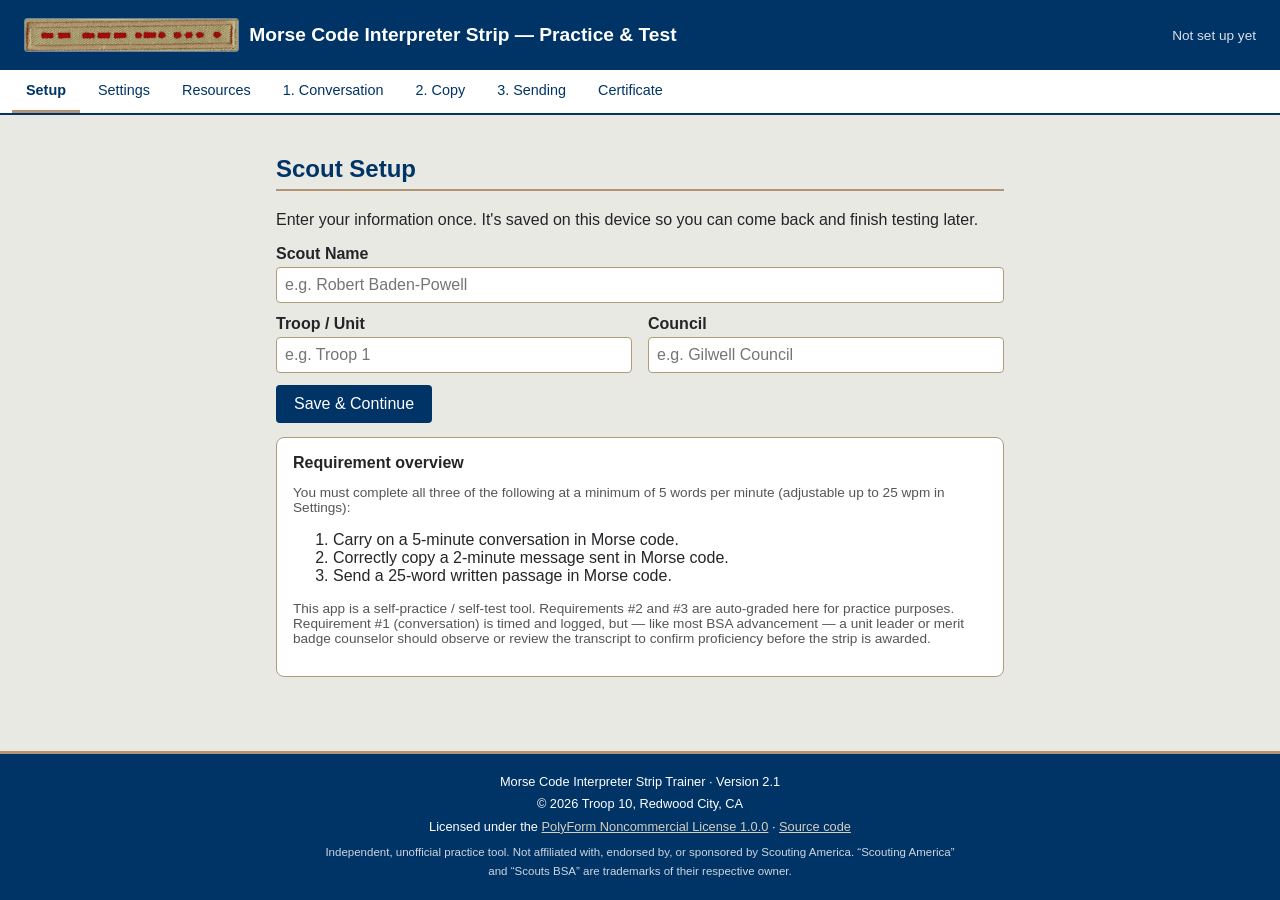
==== commit f68225c2: "Enhance footer with version and licensing details Updated footer with version and copyright informat" ====
--- a/index.html
+++ b/index.html
@@ -4,6 +4,7 @@
 <meta charset="UTF-8">
 <meta name="viewport" content="width=device-width, initial-scale=1.0">
 <title>Morse Code Interpreter Strip — Practice &amp; Test</title>
+<link rel="icon" type="image/png" sizes="64x64" href="[data-uri]">
 <style>
   :root{
     /* Official Scouting America brand colors (Scouts BSA program):
@@ -23,6 +24,7 @@
   *{box-sizing:border-box;}
   body{
     margin:0; font-family:Verdana, Arial, sans-serif; background:var(--cream); color:var(--ink);
+    min-height:100vh; display:flex; flex-direction:column; /* keeps the footer at the bottom on short pages */
   }
   header{
     background:var(--navy); color:#fff; padding:18px 24px; display:flex; align-items:center; justify-content:space-between; flex-wrap:wrap; gap:8px;
@@ -39,7 +41,7 @@
   }
   nav button.active{ border-bottom-color:var(--gold); font-weight:bold; }
   nav button:disabled{ color:#aaa; cursor:not-allowed; }
-  main{ max-width:760px; margin:0 auto; padding:20px 16px 60px; }
+  main{ max-width:760px; width:100%; margin:0 auto; padding:20px 16px 60px; flex:1 0 auto; }
   section{ display:none; }
   section.active{ display:block; }
   h2{ color:var(--navy); border-bottom:2px solid var(--gold); padding-bottom:6px; font-family:'Montserrat', Arial, sans-serif; font-weight:700; }
@@ -106,8 +108,16 @@
   #certificate .line{ border-bottom:1px solid #999; display:inline-block; min-width:220px; }
   #certificate table{ margin:20px auto; text-align:left; font-family:'Times New Roman', Georgia, serif; }
   #certificate table td{ padding:3px 10px; }
+  footer#appFooter{
+    background:var(--navy); color:#fff; text-align:center; font-size:0.8rem; line-height:1.6;
+    padding:16px 16px 20px; border-top:3px solid var(--gold);
+  }
+  footer#appFooter p{ margin:2px 0; }
+  footer#appFooter a{ color:var(--tan-light); text-decoration:underline; }
+  footer#appFooter a:hover, footer#appFooter a:focus{ color:#fff; }
+  footer#appFooter .disclaimer{ opacity:0.8; font-size:0.72rem; max-width:640px; margin:6px auto 0; }
   @media print{
-    header, nav, .no-print{ display:none !important; }
+    header, nav, footer#appFooter, .no-print{ display:none !important; }
     section{ display:none !important; }
     section#tab-certificate{ display:block !important; }
     body{ background:#fff; }
@@ -308,6 +318,13 @@
 
 </main>
 
+<footer id="appFooter">
+  <p>Morse Code Interpreter Strip Trainer &middot; Version <span id="appVersion">2.1</span></p>
+  <p>&copy; <span id="copyYear">2026</span> Troop 10, Redwood City, CA</p>
+  <p>Licensed under the <a href="https://polyformproject.org/licenses/noncommercial/1.0.0" target="_blank" rel="noopener noreferrer">PolyForm Noncommercial License 1.0.0</a> &middot; <a href="https://github.com/troop10rwc/morse-strip-test-v2" target="_blank" rel="noopener noreferrer">Source code</a></p>
+  <p class="disclaimer">Independent, unofficial practice tool. Not affiliated with, endorsed by, or sponsored by Scouting America. &ldquo;Scouting America&rdquo; and &ldquo;Scouts BSA&rdquo; are trademarks of their respective owner.</p>
+</footer>
+
 <script>
 /* ============================================================
    MORSE CODE PRACTICE APP
@@ -315,6 +332,21 @@
    Uses localStorage to remember profile/settings/progress on
    this device/browser only.
    ============================================================ */
+
+// ---------- App version & footer ----------
+// Single source of truth for the version shown in the footer. Follow
+// semantic versioning (MAJOR.MINOR[.PATCH]) and bump it with each release.
+const APP_VERSION = '2.1';
+const COPYRIGHT_START_YEAR = 2026; // first year of publication
+(function renderFooter(){
+  const y = new Date().getFullYear();
+  // "2026" in the first year, "2026–2027" (first year – current year) afterwards.
+  const yearText = y > COPYRIGHT_START_YEAR ? COPYRIGHT_START_YEAR + '\u2013' + y : String(COPYRIGHT_START_YEAR);
+  const v = document.getElementById('appVersion');
+  const c = document.getElementById('copyYear');
+  if(v) v.textContent = APP_VERSION;
+  if(c) c.textContent = yearText;
+})();
 
 // ---------- Morse alphabet ----------
 const MORSE = {
@@ -514,7 +546,7 @@
 // of the message comes in.
 function makeKeyInput(getWpm){
   const WINDOW_SIZE = 12; // recent presses used for calibration
-  const state = { down:false, downAt:0, upAt:0, durationWindow:[], pendingDurations:[], text:'', rawText:'', pollTimer:null, calibrating:false, maxCalGap:0 };
+  const state = { down:false, downAt:0, upAt:0, durationWindow:[], pendingDurations:[], text:'', rawText:'', pollTimer:null, calibrating:false, maxCalGap:0, calGaps:[] };
 
   // A Scout's real "let me think of the next letter" pause between letters
   // doesn't shrink just because the Settings speed is set higher — it's
@@ -535,10 +567,58 @@
   // (or skipped calibration) still gets the proven-reliable default rather
   // than a threshold weakened by one noisy sample.
   let calibratedWordGap = null;
-  function startCalibrating(){ state.calibrating = true; state.maxCalGap = 0; }
+  // The same calibration tap also demonstrates the Scout's own longest
+  // pause INSIDE a letter (the gap between the dot and the dash of "A").
+  // A beginner at 5 wpm often presses dots briefly but then hesitates a lot
+  // longer than "2 dot-lengths" before the next element; with a threshold
+  // based only on press length, that hesitation was read as the end of the
+  // letter and one letter split into several (A became E T). We cluster the
+  // calibration gaps into "inside a letter" vs "between words" and use the
+  // inside-a-letter ceiling to set the letter-break threshold.
+  let calibratedIntraGap = null;
+  // Fraction of the Scout's demonstrated between-words pause that counts as a word break.
+  const WORD_GAP_FACTOR = 0.6;
+  function startCalibrating(){ state.calibrating = true; state.maxCalGap = 0; state.calGaps = []; }
   function endCalibrating(){
     state.calibrating = false;
     if(state.maxCalGap > 0) calibratedWordGap = state.maxCalGap;
+    const g = state.calGaps.slice();
+    if(g.length >= 2){
+      let lo = Math.min(...g), hi = Math.max(...g);
+      for(let i=0;i<8;i++){
+        const a=[], b=[];
+        g.forEach(x => (Math.abs(x-lo) <= Math.abs(x-hi) ? a : b).push(x));
+        if(a.length) lo = a.reduce((x,y)=>x+y,0)/a.length;
+        if(b.length) hi = b.reduce((x,y)=>x+y,0)/b.length;
+      }
+      if(hi >= lo*1.8){
+        const low = g.filter(x => Math.abs(x-lo) <= Math.abs(x-hi));
+        const high = g.filter(x => Math.abs(x-lo) > Math.abs(x-hi));
+        if(low.length) calibratedIntraGap = Math.max(...low);
+        // Use the AVERAGE between-words pause, not the single longest one:
+        // the longest calibration gap is often the extra-long rest between
+        // repeats of "A _ A", which would push the word-break threshold
+        // above the Scout's real word gaps and merge words together.
+        if(high.length) calibratedWordGap = high.reduce((x,y)=>x+y,0)/high.length;
+      }
+    }
+  }
+  // Gap (ms) at/above which the current letter is considered finished.
+  // Used both when the next press arrives and by the idle auto-finalize
+  // poll, so a mid-letter hesitation is handled the same way in both.
+  function letterThresh(unit){
+    let t = unit*2.2;
+    if(calibratedIntraGap !== null){
+      t = Math.max(t, calibratedIntraGap*1.3);
+      // keep it comfortably below the word-break threshold
+      if(calibratedWordGap !== null) t = Math.min(t, Math.max(unit*2.2, calibratedWordGap*WORD_GAP_FACTOR*0.6));
+    }
+    return t;
+  }
+  function wordThreshFor(unit){
+    const lt = letterThresh(unit);
+    const d = Math.max(unit*4.2, lt*1.8);
+    return calibratedWordGap !== null ? Math.max(d, calibratedWordGap*WORD_GAP_FACTOR) : d;
   }
 
   // Deliberately NOT pre-seeded with a placeholder duration: if the Settings
@@ -627,14 +707,13 @@
     if(state.upAt){
       const gap = now - state.upAt;
       const unit = currentUnit();
-      if(state.calibrating) state.maxCalGap = Math.max(state.maxCalGap, gap);
-      const defaultWordThresh = unit*4.2;
-      const wordThresh = calibratedWordGap !== null ? Math.max(defaultWordThresh, calibratedWordGap*0.75) : defaultWordThresh;
+      if(state.calibrating){ state.maxCalGap = Math.max(state.maxCalGap, gap); state.calGaps.push(gap); }
+      const wordThresh = wordThreshFor(unit);
       if(gap >= wordThresh){
         finalizePending();
         state.text += ' ';
         state.rawText += ' / ';
-      } else if(gap >= unit*2){
+      } else if(gap >= letterThresh(unit)){
         finalizePending();
       }
       // else: intra-character gap — keep accumulating the same letter
@@ -681,14 +760,14 @@
       // auto-finalize a trailing letter if the key has been idle long enough
       if(!state.down && state.upAt && state.pendingDurations.length){
         const gap = performance.now() - state.upAt;
-        if(gap >= currentUnit()*2) finalizePending();
+        if(gap >= letterThresh(currentUnit())) finalizePending();
       }
       onUpdate(displayString());
     }, 150);
   }
   function stopPolling(){ if(state.pollTimer) clearInterval(state.pollTimer); state.pollTimer = null; }
 
-  function reset(){ state.down=false; state.downAt=0; state.upAt=0; seedWindow(); smoothedUnit=null; calibratedWordGap=null; state.calibrating=false; state.maxCalGap=0; state.pendingDurations=[]; state.text=''; state.rawText=''; }
+  function reset(){ state.down=false; state.downAt=0; state.upAt=0; seedWindow(); smoothedUnit=null; calibratedWordGap=null; calibratedIntraGap=null; state.calibrating=false; state.maxCalGap=0; state.calGaps=[]; state.pendingDurations=[]; state.text=''; state.rawText=''; }
   function finalizeNow(){ finalizePending(); }
   // Clears decoded text/pending strokes WITHOUT wiping the calibrated
   // durationWindow — used when moving from a practice/calibration tap into
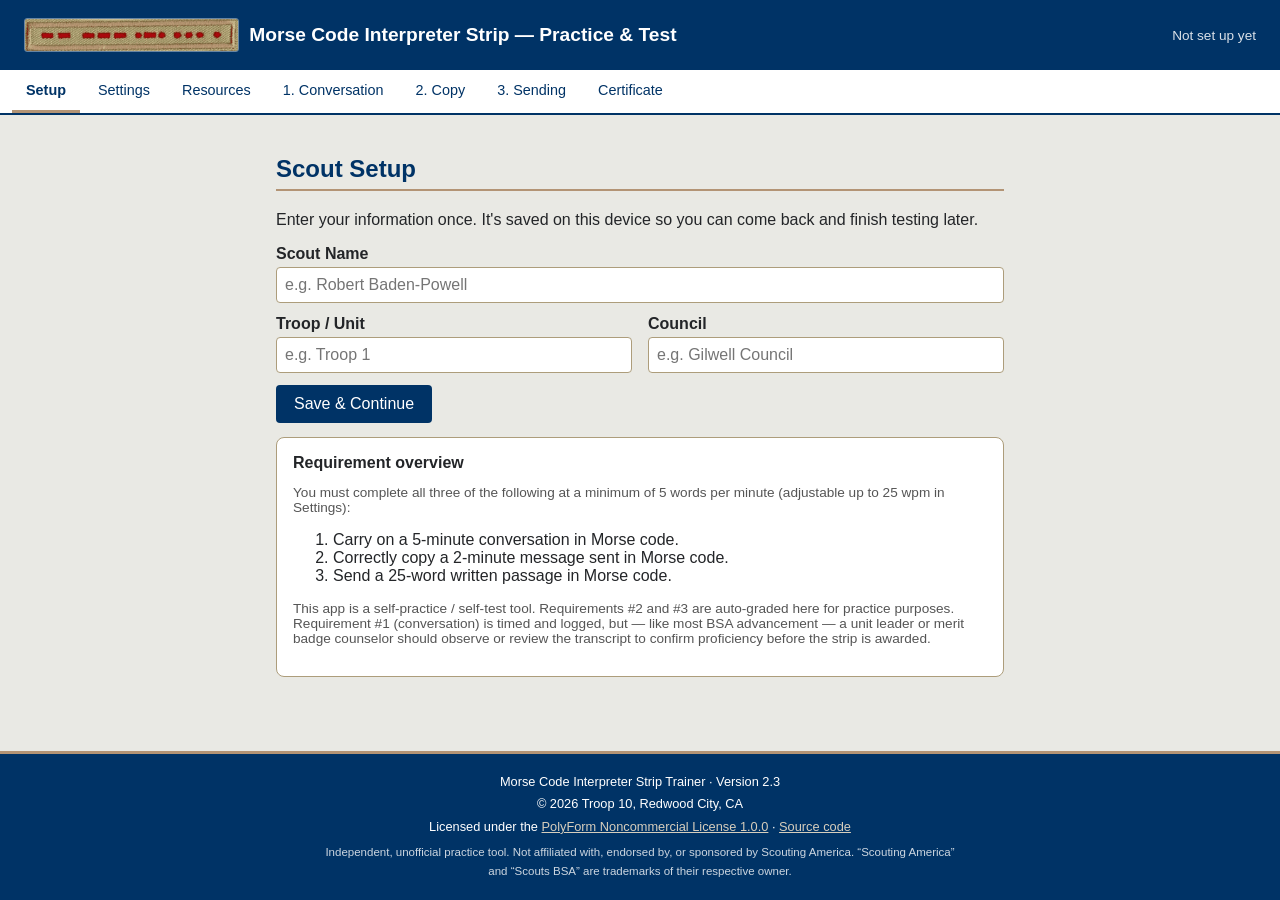
==== commit f9c006c2: "Update app version to 2.3 and improve scoring logic" ====
--- a/index.html
+++ b/index.html
@@ -319,7 +319,7 @@
 </main>
 
 <footer id="appFooter">
-  <p>Morse Code Interpreter Strip Trainer &middot; Version <span id="appVersion">2.1</span></p>
+  <p>Morse Code Interpreter Strip Trainer &middot; Version <span id="appVersion">2.3</span></p>
   <p>&copy; <span id="copyYear">2026</span> Troop 10, Redwood City, CA</p>
   <p>Licensed under the <a href="https://polyformproject.org/licenses/noncommercial/1.0.0" target="_blank" rel="noopener noreferrer">PolyForm Noncommercial License 1.0.0</a> &middot; <a href="https://github.com/troop10rwc/morse-strip-test-v2" target="_blank" rel="noopener noreferrer">Source code</a></p>
   <p class="disclaimer">Independent, unofficial practice tool. Not affiliated with, endorsed by, or sponsored by Scouting America. &ldquo;Scouting America&rdquo; and &ldquo;Scouts BSA&rdquo; are trademarks of their respective owner.</p>
@@ -336,7 +336,7 @@
 // ---------- App version & footer ----------
 // Single source of truth for the version shown in the footer. Follow
 // semantic versioning (MAJOR.MINOR[.PATCH]) and bump it with each release.
-const APP_VERSION = '2.1';
+const APP_VERSION = '2.3';
 const COPYRIGHT_START_YEAR = 2026; // first year of publication
 (function renderFooter(){
   const y = new Date().getFullYear();
@@ -778,6 +778,35 @@
   return { keyDown, keyUp, startPolling, stopPolling, reset, finalizeNow, clearText, state, displayString, rawString, startCalibrating, endCalibrating };
 }
 
+// ---------- Scoring (used by the Copy and Sending tests) ----------
+// Levenshtein edit distance over any two arrays/strings: the minimum number
+// of substitutions, insertions, and deletions to turn `a` into `b`.
+function editDistance(a, b){
+  let prev = Array.from({length: b.length + 1}, (_, j) => j);
+  for(let i = 1; i <= a.length; i++){
+    const cur = [i];
+    for(let j = 1; j <= b.length; j++){
+      cur[j] = Math.min(prev[j] + 1, cur[j-1] + 1, prev[j-1] + (a[i-1] === b[j-1] ? 0 : 1));
+    }
+    prev = cur;
+  }
+  return prev[b.length];
+}
+// Word-level accuracy = 1 - (word edit distance / words in the passage),
+// the standard "word error rate" approach. Unlike comparing word #1 to word
+// #1, word #2 to word #2, etc., it ALIGNS the two texts first, so one merged
+// or extra word costs 1-2 errors instead of knocking every later word out of
+// position. charAccuracy is the same idea on characters (shown for context
+// only; the pass/fail decision uses the word-level score).
+function scoreWords(truthWords, typedWords){
+  const n = truthWords.length;
+  const wordErrors = editDistance(truthWords, typedWords);
+  const accuracy = n ? Math.max(0, Math.round((1 - wordErrors / n) * 100)) : 0;
+  const t = truthWords.join(' '), u = typedWords.join(' ');
+  const charAccuracy = t.length ? Math.max(0, Math.round((1 - editDistance(t, u) / t.length) * 100)) : 0;
+  return { accuracy, charAccuracy, wordErrors };
+}
+
 // ---------- Persistence ----------
 const STORAGE_KEY = 'morseAppState_v1';
 function loadState(){
@@ -965,6 +994,30 @@
     const el = document.getElementById(id);
     el.className = 'badge ' + state;
     el.textContent = text;
+  }
+  // Records one attempt at a requirement. Each requirement is saved under its
+  // own key, so failing one never touches the others. A requirement the Scout
+  // has already PASSED is never downgraded by a later failed attempt (e.g. a
+  // retake, an early Stop, or switching tabs mid-session); a new passing
+  // attempt replaces the old record. Returns the record that is now stored.
+  function recordResult(key, result){
+    const prev = loadState()[key];
+    result.attempts = ((prev && prev.attempts) || 0) + 1;
+    if(prev && prev.pass && !result.pass){
+      appState = saveState({ [key]: Object.assign({}, prev, { attempts: result.attempts }) });
+      return { stored: prev, keptPrevious: true };
+    }
+    appState = saveState({ [key]: result });
+    return { stored: result, keptPrevious: false };
+  }
+  // After a failed attempt, relabel the start button so it is obvious the
+  // Scout can simply run that requirement again.
+  function updateRetryLabels(){
+    const s = loadState();
+    const set = (id, res, retry, normal) => { document.getElementById(id).textContent = (res && !res.pass) ? retry : normal; };
+    set('convStart', s.convResult, '\u21BA Try Conversation Again', 'Start Conversation');
+    set('copyStart', s.copyResult, '\u21BA Try Another Message', '\u25B6 Play Message');
+    set('sendStart', s.sendResult, '\u21BA Try Sending Again', 'Start Sending Test');
   }
   function refreshBadges(){
     const s = loadState();
@@ -1298,8 +1351,8 @@
     convStopBtn.style.display = 'none';
     const notes = convNotes.value.trim();
     const pass = convExchanges >= 4; // reasonable participation across the 5 minutes
-    appState = saveState({ convResult: { pass, exchanges: convExchanges, notes, date: new Date().toISOString() } });
-    setBadge('convBadge', pass ? 'pass' : 'fail', pass ? 'Completed' : 'Incomplete — practice again');
+    const rec = recordResult('convResult', { pass, exchanges: convExchanges, notes, date: new Date().toISOString() });
+    setBadge('convBadge', rec.stored.pass ? 'pass' : 'fail', rec.stored.pass ? 'Completed' : 'Incomplete — practice again');
     if(notes) logLine('you', '📝 Final notes: ' + notes);
     if(aiSpokenLines.length){
       logLine('ai', '--- Answer key (what BASE CAMP actually sent): ' + aiSpokenLines.join(' | ') + ' ---');
@@ -1307,6 +1360,8 @@
     logLine('ai', stoppedEarly
       ? '--- Conversation ended early. Review this transcript (and the notes above) with your unit leader or counselor. ---'
       : '--- 5 minutes complete. Review this transcript (and the notes above) with your unit leader or counselor. ---');
+    if(rec.keptPrevious) logLine('ai', '--- This attempt did not pass, but your earlier passing result is kept. ---');
+    else if(!pass) logLine('ai', '--- Not passed yet. Press "Try Conversation Again" to retry; your Copy and Sending results are not affected. ---');
     updateCertificate();
   }
 
@@ -1362,15 +1417,14 @@
   document.getElementById('copySubmit').addEventListener('click', () => {
     const typed = document.getElementById('copyInput').value.toUpperCase().replace(/[^A-Z0-9\s]/g,'').split(/\s+/).filter(Boolean);
     const truth = copyMessage.toUpperCase().split(/\s+/).filter(Boolean);
-    let correct = 0;
-    const len = Math.max(truth.length, typed.length);
-    for(let i=0;i<truth.length;i++){ if(typed[i] === truth[i]) correct++; }
-    const accuracy = truth.length ? Math.round((correct/truth.length)*100) : 0;
+    const { accuracy, charAccuracy } = scoreWords(truth, typed);
     const pass = accuracy >= 80;
-    appState = saveState({ copyResult: { pass, accuracy, date: new Date().toISOString() } });
-    setBadge('copyBadge', pass ? 'pass' : 'fail', pass ? 'Passed ('+accuracy+'%)' : 'Try again ('+accuracy+'%)');
+    const rec = recordResult('copyResult', { pass, accuracy, date: new Date().toISOString() });
+    setBadge('copyBadge', rec.stored.pass ? 'pass' : 'fail', rec.stored.pass ? 'Passed ('+rec.stored.accuracy+'%)' : 'Try again ('+accuracy+'%)');
     document.getElementById('copyResult').innerHTML =
-      'Accuracy: '+accuracy+'% (need 80%+ to pass)<br>Correct message: <em>'+copyMessage+'</em>';
+      'Accuracy: '+accuracy+'% (need 80%+ to pass) &middot; letter-level match: '+charAccuracy+'%<br>Correct message: <em>'+copyMessage+'</em>' +
+      (rec.keptPrevious ? '<br>This attempt did not pass, but your earlier passing result is kept.'
+        : (!pass ? '<br>Press &ldquo;Try Another Message&rdquo; to retry with a new passage. Your other requirements are not affected.' : ''));
     document.getElementById('copySubmit').disabled = true;
     updateCertificate();
   });
@@ -1464,18 +1518,18 @@
     const elapsedMin = (performance.now() - sendStartTime) / 60000;
     const sentWords = sendKey.state.text.trim().split(/\s+/).filter(Boolean);
     const truthWords = SENDING_PASSAGE.toUpperCase().split(/\s+/);
-    let correct = 0;
-    for(let i=0;i<truthWords.length;i++){ if(sentWords[i] === truthWords[i]) correct++; }
-    const accuracy = Math.round((correct/truthWords.length)*100);
+    const { accuracy, charAccuracy } = scoreWords(truthWords, sentWords);
     const effectiveWpm = elapsedMin > 0 ? (25/elapsedMin) : 0;
     const pass = accuracy >= 80 && effectiveWpm >= 4.5; // small tolerance around 5 wpm
-    appState = saveState({ sendResult: { pass, accuracy, wpm: Math.round(effectiveWpm*10)/10, date: new Date().toISOString() } });
-    setBadge('sendBadge', pass ? 'pass' : 'fail', pass ? 'Passed' : 'Try again');
+    const rec = recordResult('sendResult', { pass, accuracy, wpm: Math.round(effectiveWpm*10)/10, date: new Date().toISOString() });
+    setBadge('sendBadge', rec.stored.pass ? 'pass' : 'fail', rec.stored.pass ? 'Passed' : 'Try again');
     document.getElementById('sendResult').innerHTML =
       'Decoded: <em>'+ (sendKey.state.text || '(nothing decoded)') +'</em><br>'+
       'Raw pattern: <code>'+ (sendKey.rawString() || '(none)') +'</code><br>'+
-      'Accuracy vs. passage: '+accuracy+'%<br>'+
-      'Effective speed: '+ (Math.round(effectiveWpm*10)/10) +' wpm (need 5+, some tolerance given)';
+      'Accuracy vs. passage: '+accuracy+'% (need 80%+) &middot; letter-level match: '+charAccuracy+'%<br>'+
+      'Effective speed: '+ (Math.round(effectiveWpm*10)/10) +' wpm (need 5+, some tolerance given)' +
+      (rec.keptPrevious ? '<br>This attempt did not pass, but your earlier passing result is kept.'
+        : (!pass ? '<br>Press &ldquo;Try Sending Again&rdquo; to retry. Your other requirements are not affected.' : ''));
     sendKeyArea.style.display = 'none';
     document.getElementById('sendStart').disabled = false;
     updateCertificate();
@@ -1544,6 +1598,7 @@
   // CERTIFICATE
   // =========================================================
   function updateCertificate(){
+    updateRetryLabels();
     const s = loadState();
     const allDone = s.convResult && s.convResult.pass && s.copyResult && s.copyResult.pass && s.sendResult && s.sendResult.pass;
     document.getElementById('certLocked').style.display = allDone ? 'none' : 'block';
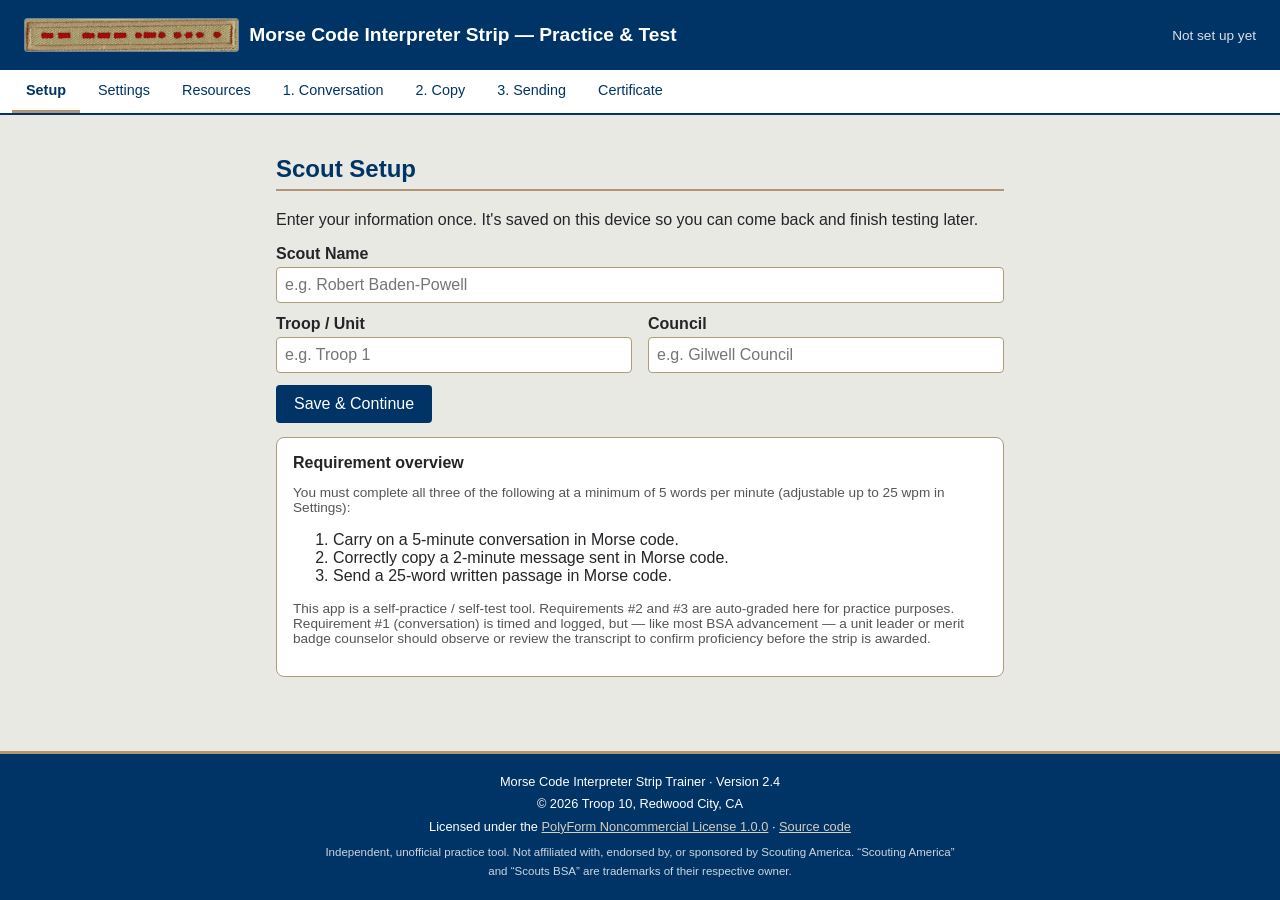
==== commit 57fdffef: "Update index.html Adjust AI conversation rules" ====
--- a/index.html
+++ b/index.html
@@ -108,6 +108,13 @@
   #certificate .line{ border-bottom:1px solid #999; display:inline-block; min-width:220px; }
   #certificate table{ margin:20px auto; text-align:left; font-family:'Times New Roman', Georgia, serif; }
   #certificate table td{ padding:3px 10px; }
+  .refTable{ width:100%; border-collapse:collapse; font-size:0.88rem; margin:8px 0; }
+  .refTable th{ text-align:left; color:var(--navy); border-bottom:2px solid var(--gold); padding:6px 8px; }
+  .refTable td{ border-bottom:1px solid var(--tan-light); padding:6px 8px; vertical-align:top; }
+  .refTable td.sym{ font-weight:bold; color:var(--navy); white-space:nowrap; }
+  .refTable td.pat{ font-family:monospace; letter-spacing:2px; white-space:nowrap; }
+  .refTable tr[data-play]{ cursor:pointer; }
+  .refTable tr[data-play]:hover{ background:#fff; }
   footer#appFooter{
     background:var(--navy); color:#fff; text-align:center; font-size:0.8rem; line-height:1.6;
     padding:16px 16px 20px; border-top:3px solid var(--gold);
@@ -202,6 +209,84 @@
       <div class="morseGrid" id="morseGridPunct"></div>
     </div>
     <div class="card">
+      <strong>Morse code basics</strong>
+      <p class="note">All Morse timing is built from one unit, the length of a dot:</p>
+      <table class="refTable">
+        <tr><th>What</th><th>Length</th></tr>
+        <tr><td>Dot (dit)</td><td>1 unit</td></tr>
+        <tr><td>Dash (dah)</td><td>3 units</td></tr>
+        <tr><td>Gap between dots/dashes inside a letter</td><td>1 unit</td></tr>
+        <tr><td>Gap between letters</td><td>3 units</td></tr>
+        <tr><td>Gap between words</td><td>7 units</td></tr>
+      </table>
+      <p class="note">Speed is measured in words per minute using the word &ldquo;PARIS&rdquo; (50 units). One unit lasts 1200 &divide; wpm milliseconds, so at 5 wpm a dot is 240 ms and a dash is 720 ms.</p>
+      <ul class="note">
+        <li><strong>Learn by sound, not by counting dots and dashes.</strong> Think of each letter as its own little rhythm (&ldquo;di-dah&rdquo; for A), not as a pattern to look up.</li>
+        <li><strong>Steady rhythm beats speed.</strong> Even gaps matter more than going fast. Clear, evenly spaced letters and words are easy for a listener (and for this app) to read.</li>
+        <li><strong>Send each letter in one smooth motion,</strong> then pause a little longer between letters and longer still between words.</li>
+        <li><strong>Practice in short sessions</strong> (10&ndash;15 minutes) most days, and copy by writing letters as you hear them, without going back to fix them.</li>
+        <li><strong>Farnsworth timing:</strong> some trainers (including ARRL practice sessions) send each <em>character</em> at a faster speed, such as 15 wpm, but stretch the gaps between letters and words so the overall speed is slower, such as 5 wpm. That helps you learn each letter as a sound instead of counting dots. When <em>you</em> send, keep your own rhythm even.</li>
+        <li><strong>Make a mistake?</strong> Real operators send the <em>error</em> signal (eight dots), pause, and start the word again.</li>
+        <li><strong>Calibrate first.</strong> Before the conversation and sending tests, key <strong>A</strong>, pause the way you would between two words, and key <strong>A</strong> again so the app learns your rhythm.</li>
+      </ul>
+    </div>
+    <div class="card">
+      <strong>Prosigns (procedural signals)</strong>
+      <p class="note">Prosigns are short signals that run the dots and dashes of two letters together as <em>one</em> character, with no letter gap. Operators use them to manage the conversation. Tap a row to hear it at your current speed.</p>
+      <table class="refTable">
+        <tr><th>Prosign</th><th>Morse</th><th>Meaning</th></tr>
+        <tr data-play="K"><td class="sym">K</td><td class="pat">-.-</td><td>&ldquo;Go ahead&rdquo; &mdash; ends your turn and invites the other station to send. Used instead of saying &ldquo;over.&rdquo; (A plain letter.)</td></tr>
+        <tr data-play="&lt;KN&gt;"><td class="sym">KN</td><td class="pat">-.--.</td><td>Go ahead, <em>only</em> the station I just called</td></tr>
+        <tr data-play="R"><td class="sym">R</td><td class="pat">.-.</td><td>Received / understood (&ldquo;roger&rdquo;)</td></tr>
+        <tr data-play="&lt;AR&gt;"><td class="sym">AR</td><td class="pat">.-.-.</td><td>End of message</td></tr>
+        <tr data-play="&lt;SK&gt;"><td class="sym">SK</td><td class="pat">...-.-</td><td>End of contact &mdash; signing off</td></tr>
+        <tr data-play="&lt;BT&gt;"><td class="sym">BT</td><td class="pat">-...-</td><td>Break / new paragraph (same as the = sign)</td></tr>
+        <tr data-play="&lt;AS&gt;"><td class="sym">AS</td><td class="pat">.-...</td><td>Wait / stand by</td></tr>
+        <tr data-play="CQ"><td class="sym">CQ</td><td class="pat">-.-. --.-</td><td>General call &mdash; &ldquo;anyone listening, please answer.&rdquo; Sent as two letters.</td></tr>
+        <tr data-play="DE"><td class="sym">DE</td><td class="pat">-.. .</td><td>&ldquo;From.&rdquo; &ldquo;BASE CAMP DE SCOUT&rdquo; = &ldquo;Base Camp, this is Scout.&rdquo; Sent as two letters.</td></tr>
+        <tr data-play="?"><td class="sym">?</td><td class="pat">..--..</td><td>Question / please repeat (&ldquo;say again?&rdquo;)</td></tr>
+        <tr data-play="&lt;HH&gt;"><td class="sym">Error</td><td class="pat">........</td><td>Eight dots: mistake &mdash; start the word again</td></tr>
+        <tr data-play="&lt;SOS&gt;"><td class="sym">SOS</td><td class="pat">...---...</td><td>Distress signal, sent as one run-together character</td></tr>
+      </table>
+    </div>
+    <div class="card">
+      <strong>Common abbreviations &amp; Q-codes</strong>
+      <p class="note">Operators shorten common words to save time. These are standard in amateur radio (tap a row to hear it).</p>
+      <table class="refTable">
+        <tr><th>Sent</th><th>Means</th></tr>
+        <tr data-play="73"><td class="sym">73</td><td>Best regards (a friendly sign-off)</td></tr>
+        <tr data-play="88"><td class="sym">88</td><td>Love and kisses</td></tr>
+        <tr data-play="TNX"><td class="sym">TNX / TKS</td><td>Thanks</td></tr>
+        <tr data-play="PSE"><td class="sym">PSE</td><td>Please</td></tr>
+        <tr data-play="AGN"><td class="sym">AGN</td><td>Again (&ldquo;PSE AGN&rdquo; = please repeat)</td></tr>
+        <tr data-play="UR"><td class="sym">UR</td><td>Your / you&rsquo;re</td></tr>
+        <tr data-play="HR"><td class="sym">HR</td><td>Here</td></tr>
+        <tr data-play="ES"><td class="sym">ES</td><td>And</td></tr>
+        <tr data-play="GM"><td class="sym">GM / GA / GE</td><td>Good morning / afternoon / evening</td></tr>
+        <tr data-play="WX"><td class="sym">WX</td><td>Weather</td></tr>
+        <tr data-play="RST"><td class="sym">RST</td><td>Signal report: Readability, Strength, Tone</td></tr>
+        <tr data-play="FB"><td class="sym">FB</td><td>Fine business (&ldquo;great&rdquo;)</td></tr>
+        <tr data-play="QTH"><td class="sym">QTH</td><td>My location is&hellip; / What is your location?</td></tr>
+        <tr data-play="QSL"><td class="sym">QSL</td><td>I confirm / I received your message</td></tr>
+        <tr data-play="QRS"><td class="sym">QRS</td><td>Please send more slowly</td></tr>
+        <tr data-play="QRM"><td class="sym">QRM</td><td>I am being interfered with by other stations</td></tr>
+        <tr data-play="QRN"><td class="sym">QRN</td><td>I am troubled by static</td></tr>
+      </table>
+    </div>
+    <div class="card">
+      <strong>A sample exchange</strong>
+      <p class="note">Each side signs with <strong>DE</strong> (&ldquo;from&rdquo;) and ends the turn with <strong>K</strong> (&ldquo;go ahead&rdquo;). A short, polite contact might sound like this:</p>
+      <p style="font-family:monospace; line-height:1.7;">
+        BASE CAMP: HELLO SCOUT DE BASE CAMP K<br>
+        SCOUT: BASE CAMP DE SCOUT R HELLO K<br>
+        BASE CAMP: FB UR NAME K<br>
+        SCOUT: NAME IS ALEX PSE AGN UR QTH K<br>
+        BASE CAMP: QTH IS CAMP K<br>
+        SCOUT: R TNX 73 SK
+      </p>
+      <p class="note">In the test, copy each line by ear and key a short reply of your own, ending with K. The conversation does not have to match this example &mdash; it just needs to be a real back-and-forth.</p>
+    </div>
+    <div class="card">
       <strong>Learn more</strong>
       <ul>
         <li><a href="https://www.arrl.org/files/file/Scouting/morse-code-interpreter-strip-final.pdf" target="_blank" rel="noopener">Official Interpreter Strip requirements (ARRL / BSA PDF)</a> — the source sheet these three tests are built from. Fun fact from the sheet: the strip's own dot-dash pattern spells out M‑O‑R‑S‑E.</li>
@@ -214,7 +299,7 @@
   <!-- CONVERSATION -->
   <section id="tab-conversation">
     <h2>1. Five-Minute Conversation</h2>
-    <p class="note">The app will play short lines in Morse code — the text is never shown, so you have to copy it by ear, just like a real contact. Use the Notes box to write down what you copy, then key your own reply using the button below or the spacebar (press and hold for dots/dashes, like a telegraph key — you'll hear a tone while it's held down). The session runs for 5 minutes. Send at whatever speed feels natural; the app figures out your dots and dashes on its own.</p>
+    <p class="note">The app will play short lines in Morse code — the text is never shown, so you have to copy it by ear, just like a real contact. Use the Notes box to write down what you copy, then key your own reply using the button below or the spacebar (press and hold for dots/dashes, like a telegraph key — you'll hear a tone while it's held down). The session runs for 5 minutes. Send at whatever speed feels natural; the app figures out your dots and dashes on its own. Like a real operator, end each of your turns with the prosign <strong>K</strong> (&ldquo;go ahead&rdquo;) &mdash; see the Resources tab for other prosigns.</p>
     <div class="card">
       <span>Status: <span id="convBadge" class="badge pending">Not started</span></span>
       <div class="timer" id="convTimer">05:00</div>
@@ -319,7 +404,7 @@
 </main>
 
 <footer id="appFooter">
-  <p>Morse Code Interpreter Strip Trainer &middot; Version <span id="appVersion">2.3</span></p>
+  <p>Morse Code Interpreter Strip Trainer &middot; Version <span id="appVersion">2.4</span></p>
   <p>&copy; <span id="copyYear">2026</span> Troop 10, Redwood City, CA</p>
   <p>Licensed under the <a href="https://polyformproject.org/licenses/noncommercial/1.0.0" target="_blank" rel="noopener noreferrer">PolyForm Noncommercial License 1.0.0</a> &middot; <a href="https://github.com/troop10rwc/morse-strip-test-v2" target="_blank" rel="noopener noreferrer">Source code</a></p>
   <p class="disclaimer">Independent, unofficial practice tool. Not affiliated with, endorsed by, or sponsored by Scouting America. &ldquo;Scouting America&rdquo; and &ldquo;Scouts BSA&rdquo; are trademarks of their respective owner.</p>
@@ -336,7 +421,7 @@
 // ---------- App version & footer ----------
 // Single source of truth for the version shown in the footer. Follow
 // semantic versioning (MAJOR.MINOR[.PATCH]) and bump it with each release.
-const APP_VERSION = '2.3';
+const APP_VERSION = '2.4';
 const COPYRIGHT_START_YEAR = 2026; // first year of publication
 (function renderFooter(){
   const y = new Date().getFullYear();
@@ -362,10 +447,19 @@
 };
 const REVERSE_MORSE = {};
 Object.keys(MORSE).forEach(k => REVERSE_MORSE[MORSE[k]] = k);
-
+// Prosigns a Scout might key as one run-together character.
+Object.assign(REVERSE_MORSE, { '.-.-.':'<AR>', '...-.-':'<SK>', '.-...':'<AS>', '........':'<ERR>' });
+
+// Plain characters are sent as normal letters. A token written <AR>, <SK>,
+// <KN>, <BT>, <AS>, <HH>, <SOS> is a PROSIGN: its letters are sent run
+// together as a single character with no letter gap (e.g. <AR> = .-.-.).
 function textToMorseWords(text){
   return text.toUpperCase().trim().split(/\s+/).filter(Boolean).map(word =>
-    [...word].map(ch => MORSE[ch]).filter(Boolean)
+    (word.match(/<[A-Z]+>|./g) || []).map(tok =>
+      tok.length > 2 && tok[0] === '<'
+        ? [...tok.slice(1, -1)].map(ch => MORSE[ch] || '').join('')
+        : MORSE[tok]
+    ).filter(Boolean)
   );
 }
 
@@ -546,79 +640,85 @@
 // of the message comes in.
 function makeKeyInput(getWpm){
   const WINDOW_SIZE = 12; // recent presses used for calibration
-  const state = { down:false, downAt:0, upAt:0, durationWindow:[], pendingDurations:[], text:'', rawText:'', pollTimer:null, calibrating:false, maxCalGap:0, calGaps:[] };
-
-  // A Scout's real "let me think of the next letter" pause between letters
-  // doesn't shrink just because the Settings speed is set higher — it's
-  // roughly constant in real seconds. That means a purely proportional
-  // word-gap threshold (a fixed multiple of the dot length) can misread an
-  // ordinary hesitation as "must be a new word," especially at faster
-  // Settings speeds where the unit is tiny. Testing this directly (a
-  // simulated beginner who pauses a few times longer between letters while
-  // recalling each one) reproduced exactly that: whole messages shattered
-  // into one-letter "words".
-  //
-  // Fix: during the calibration tap (Scout keys "A", pauses like they would
-  // between two words, then keys "A" again), we measure that demonstrated
-  // pause directly and let it RAISE the word-break threshold above the
-  // default — but never lower it. Only raising it means a Scout whose own
-  // natural word-pause is clearly longer than the safe default gets more
-  // headroom against false word-breaks, while a Scout who didn't pause much
-  // (or skipped calibration) still gets the proven-reliable default rather
-  // than a threshold weakened by one noisy sample.
-  let calibratedWordGap = null;
-  // The same calibration tap also demonstrates the Scout's own longest
-  // pause INSIDE a letter (the gap between the dot and the dash of "A").
-  // A beginner at 5 wpm often presses dots briefly but then hesitates a lot
-  // longer than "2 dot-lengths" before the next element; with a threshold
-  // based only on press length, that hesitation was read as the end of the
-  // letter and one letter split into several (A became E T). We cluster the
-  // calibration gaps into "inside a letter" vs "between words" and use the
-  // inside-a-letter ceiling to set the letter-break threshold.
-  let calibratedIntraGap = null;
-  // Fraction of the Scout's demonstrated between-words pause that counts as a word break.
-  const WORD_GAP_FACTOR = 0.6;
-  function startCalibrating(){ state.calibrating = true; state.maxCalGap = 0; state.calGaps = []; }
+  const state = { down:false, downAt:0, upAt:0, durationWindow:[], pendingDurations:[], text:'', rawText:'', pollTimer:null, calibrating:false, calGaps:[], msgPresses:[] };
+
+  // ---- Adaptive gap model --------------------------------------------
+  // Keying has three kinds of pause: INSIDE a letter (between its dots and
+  // dashes), BETWEEN letters, and BETWEEN words. Judging them only from the
+  // dot length breaks down for real Scouts: a beginner's thinking pauses
+  // have little to do with how long they hold the key, and gap lengths vary
+  // far more than press lengths. So instead we cluster the Scout's actual
+  // gaps into three groups (a small 1-D 3-means on the LOG of each gap,
+  // because timing errors are proportional and the ideal 1:3:7 ratio is
+  // multiplicative) and put the break points half-way between neighbouring
+  // group centres. The clusters start from the calibration tap (key A,
+  // pause like between words, key A), then are re-fitted from ALL recent
+  // gaps on every press. Re-fitting from the raw gaps, rather than from
+  // gaps already labelled, avoids the drift you get when only the gaps that
+  // were judged "short" are ever used to define "short".
+  const GAP_HISTORY = 60;
+  const MIN_LETTER_RATIO = Math.log(1.6);   // letter centre at least 1.6x the in-letter centre
+  const MIN_WORD_RATIO = Math.log(1.5);     // word centre at least 1.5x the letter centre
+  const gapModel = { seedIntra:[], seedWord:[], hist:[] };
+  function mean(a){ return a.reduce((x,y)=>x+y,0) / a.length; }
+  // Returns log-centres {ci, cl, cw} (natural log of milliseconds).
+  function gapCenters(unit){
+    const med = a => { const v = a.slice().sort((x,y)=>x-y), m = v.length >> 1; return v.length % 2 ? v[m] : (v[m-1] + v[m]) / 2; };
+    let ci = Math.log(gapModel.seedIntra.length ? med(gapModel.seedIntra) : unit);
+    let cw = Math.log(gapModel.seedWord.length ? med(gapModel.seedWord) : Math.max(Math.exp(ci)*5, unit*7));
+    if(cw < ci + MIN_LETTER_RATIO + MIN_WORD_RATIO) cw = ci + MIN_LETTER_RATIO + MIN_WORD_RATIO;
+    let cl = (ci + cw) / 2;
+    const data = gapModel.hist.concat(gapModel.seedIntra.map(Math.log), gapModel.seedWord.map(Math.log));
+    if(data.length >= 8){
+      for(let it=0; it<8; it++){
+        const g = [[],[],[]];
+        data.forEach(x => {
+          const d0 = Math.abs(x-ci), d1 = Math.abs(x-cl), d2 = Math.abs(x-cw);
+          (d0 <= d1 && d0 <= d2 ? g[0] : (d1 <= d2 ? g[1] : g[2])).push(x);
+        });
+        if(g[0].length) ci = mean(g[0]);
+        if(g[1].length) cl = mean(g[1]);
+        if(g[2].length) cw = mean(g[2]);
+        // keep the three centres ordered and clearly apart
+        if(cl < ci + MIN_LETTER_RATIO) cl = ci + MIN_LETTER_RATIO;
+        if(cw < cl + MIN_WORD_RATIO) cw = cl + MIN_WORD_RATIO;
+      }
+    }
+    return { ci, cl, cw };
+  }
+  // Gap (ms) at/above which the current letter is finished. Used both when
+  // the next press arrives and by the idle auto-finalize poll.
+  function letterThresh(unit){ const c = gapCenters(unit); return Math.exp((c.ci + c.cl) / 2); }
+  // Gap (ms) at/above which a new word starts.
+  function wordThreshFor(unit){ const c = gapCenters(unit); return Math.exp((c.cl + c.cw) / 2); }
+  function noteGap(gap, unit){
+    // a very long "thinking" pause shouldn't drag the word centre upward
+    const cap = Math.exp(gapCenters(unit).cw) * 2;
+    gapModel.hist.push(Math.log(Math.max(1, Math.min(gap, cap))));
+    if(gapModel.hist.length > GAP_HISTORY) gapModel.hist.shift();
+  }
+  function clearGapModel(){ gapModel.seedIntra = []; gapModel.seedWord = []; gapModel.hist = []; }
+
+  function startCalibrating(){ state.calibrating = true; state.calGaps = []; }
   function endCalibrating(){
     state.calibrating = false;
-    if(state.maxCalGap > 0) calibratedWordGap = state.maxCalGap;
     const g = state.calGaps.slice();
-    if(g.length >= 2){
-      let lo = Math.min(...g), hi = Math.max(...g);
-      for(let i=0;i<8;i++){
-        const a=[], b=[];
-        g.forEach(x => (Math.abs(x-lo) <= Math.abs(x-hi) ? a : b).push(x));
-        if(a.length) lo = a.reduce((x,y)=>x+y,0)/a.length;
-        if(b.length) hi = b.reduce((x,y)=>x+y,0)/b.length;
-      }
-      if(hi >= lo*1.8){
-        const low = g.filter(x => Math.abs(x-lo) <= Math.abs(x-hi));
-        const high = g.filter(x => Math.abs(x-lo) > Math.abs(x-hi));
-        if(low.length) calibratedIntraGap = Math.max(...low);
-        // Use the AVERAGE between-words pause, not the single longest one:
-        // the longest calibration gap is often the extra-long rest between
-        // repeats of "A _ A", which would push the word-break threshold
-        // above the Scout's real word gaps and merge words together.
-        if(high.length) calibratedWordGap = high.reduce((x,y)=>x+y,0)/high.length;
-      }
-    }
-  }
-  // Gap (ms) at/above which the current letter is considered finished.
-  // Used both when the next press arrives and by the idle auto-finalize
-  // poll, so a mid-letter hesitation is handled the same way in both.
-  function letterThresh(unit){
-    let t = unit*2.2;
-    if(calibratedIntraGap !== null){
-      t = Math.max(t, calibratedIntraGap*1.3);
-      // keep it comfortably below the word-break threshold
-      if(calibratedWordGap !== null) t = Math.min(t, Math.max(unit*2.2, calibratedWordGap*WORD_GAP_FACTOR*0.6));
-    }
-    return t;
-  }
-  function wordThreshFor(unit){
-    const lt = letterThresh(unit);
-    const d = Math.max(unit*4.2, lt*1.8);
-    return calibratedWordGap !== null ? Math.max(d, calibratedWordGap*WORD_GAP_FACTOR) : d;
+    if(g.length < 2) return;
+    // Split the calibration gaps into short (inside a letter) and long
+    // (between words) with a 1-D 2-means on the log of each gap.
+    const lg = g.map(x => Math.log(Math.max(x, 1)));
+    let lo = Math.min(...lg), hi = Math.max(...lg);
+    for(let i=0;i<10;i++){
+      const A=[], B=[];
+      lg.forEach(x => (Math.abs(x-lo) <= Math.abs(x-hi) ? A : B).push(x));
+      if(A.length) lo = A.reduce((x,y)=>x+y,0)/A.length;
+      if(B.length) hi = B.reduce((x,y)=>x+y,0)/B.length;
+    }
+    if(hi - lo >= Math.log(1.8)){
+      const mid = (lo + hi) / 2;
+      gapModel.seedIntra = g.filter((x,i) => lg[i] <  mid);
+      gapModel.seedWord  = g.filter((x,i) => lg[i] >= mid);
+    }
   }
 
   // Deliberately NOT pre-seeded with a placeholder duration: if the Settings
@@ -707,9 +807,9 @@
     if(state.upAt){
       const gap = now - state.upAt;
       const unit = currentUnit();
-      if(state.calibrating){ state.maxCalGap = Math.max(state.maxCalGap, gap); state.calGaps.push(gap); }
-      const wordThresh = wordThreshFor(unit);
-      if(gap >= wordThresh){
+      if(state.calibrating) state.calGaps.push(gap);
+      const learn = !state.calibrating;
+      if(gap >= wordThreshFor(unit)){
         finalizePending();
         state.text += ' ';
         state.rawText += ' / ';
@@ -717,6 +817,7 @@
         finalizePending();
       }
       // else: intra-character gap — keep accumulating the same letter
+      if(learn) noteGap(gap, unit);
     }
     state.downAt = now;
   }
@@ -734,6 +835,7 @@
     }
     pushDuration(dur);
     state.pendingDurations.push(dur);
+    state.msgPresses.push(dur);
     state.upAt = now;
   }
 
@@ -767,15 +869,24 @@
   }
   function stopPolling(){ if(state.pollTimer) clearInterval(state.pollTimer); state.pollTimer = null; }
 
-  function reset(){ state.down=false; state.downAt=0; state.upAt=0; seedWindow(); smoothedUnit=null; calibratedWordGap=null; calibratedIntraGap=null; state.calibrating=false; state.maxCalGap=0; state.calGaps=[]; state.pendingDurations=[]; state.text=''; state.rawText=''; }
+  function reset(){ state.down=false; state.downAt=0; state.upAt=0; seedWindow(); smoothedUnit=null; clearGapModel(); state.calibrating=false; state.calGaps=[]; state.pendingDurations=[]; state.msgPresses=[]; state.text=''; state.rawText=''; }
   function finalizeNow(){ finalizePending(); }
   // Clears decoded text/pending strokes WITHOUT wiping the calibrated
   // durationWindow — used when moving from a practice/calibration tap into
   // the graded message, or on "Start Over", so the speed contrast already
   // learned isn't thrown away.
-  function clearText(){ state.pendingDurations=[]; state.text=''; state.rawText=''; state.upAt=0; }
-
-  return { keyDown, keyUp, startPolling, stopPolling, reset, finalizeNow, clearText, state, displayString, rawString, startCalibrating, endCalibrating };
+  function clearText(){ state.pendingDurations=[]; state.msgPresses=[]; state.text=''; state.rawText=''; state.upAt=0; }
+  // Every press of the current message classified as '.' or '-' using ONE
+  // dot/dash split over the whole message (steadier than the live decoder's
+  // sliding window), with NO reliance on the gaps. Used to compare what the
+  // Scout keyed against a known passage.
+  function messageSymbols(){
+    if(!state.msgPresses.length) return '';
+    const { dot, dash } = twoMeans(state.msgPresses);
+    return state.msgPresses.map(d => (Math.abs(d-dot) <= Math.abs(d-dash) ? '.' : '-')).join('');
+  }
+
+  return { keyDown, keyUp, startPolling, stopPolling, reset, finalizeNow, clearText, state, displayString, rawString, messageSymbols, startCalibrating, endCalibrating };
 }
 
 // ---------- Scoring (used by the Copy and Sending tests) ----------
@@ -807,6 +918,49 @@
   return { accuracy, charAccuracy, wordErrors };
 }
 
+// Compares the dots and dashes the Scout KEYED against the dots and dashes the
+// passage REQUIRES, ignoring gaps entirely. The Scout's presses are aligned to
+// the expected element sequence with an edit-distance alignment, then:
+//   alignedAccuracy = % of passage words whose every dot/dash was keyed correctly
+//   elementAccuracy = 1 - (element edit distance / expected elements)
+// So a Scout with the right letters but uneven spacing is credited here, while
+// a wrong dot or dash still spoils its word, and extra junk presses lower the
+// element score.
+function alignToPassage(passageWords, observed){
+  const exp = [], owner = [];
+  passageWords.forEach((w, wi) => {
+    [...w.toUpperCase()].forEach(ch => {
+      const code = MORSE[ch];
+      if(code) [...code].forEach(sym => { exp.push(sym); owner.push(wi); });
+    });
+  });
+  const n = exp.length, m = observed.length;
+  const D = Array.from({length: n + 1}, (_, i) => { const r = new Array(m + 1).fill(0); r[0] = i; return r; });
+  for(let j = 0; j <= m; j++) D[0][j] = j;
+  for(let i = 1; i <= n; i++){
+    for(let j = 1; j <= m; j++){
+      D[i][j] = Math.min(D[i-1][j] + 1, D[i][j-1] + 1, D[i-1][j-1] + (exp[i-1] === observed[j-1] ? 0 : 1));
+    }
+  }
+  const matched = new Array(n).fill(false);
+  let i = n, j = m, extra = 0;
+  while(i > 0 || j > 0){
+    if(i > 0 && j > 0 && D[i][j] === D[i-1][j-1] + (exp[i-1] === observed[j-1] ? 0 : 1)){
+      if(exp[i-1] === observed[j-1]) matched[i-1] = true;
+      i--; j--;
+    } else if(i > 0 && D[i][j] === D[i-1][j] + 1){ i--; }   // a required element was not keyed
+    else { j--; extra++; }                                  // an extra press
+  }
+  const wordOK = passageWords.map(() => true);
+  owner.forEach((wi, k) => { if(!matched[k]) wordOK[wi] = false; });
+  const wordsCorrect = wordOK.filter(Boolean).length;
+  return {
+    alignedAccuracy: passageWords.length ? Math.round(100 * wordsCorrect / passageWords.length) : 0,
+    elementAccuracy: n ? Math.max(0, Math.round((1 - D[n][m] / n) * 100)) : 0,
+    wordsCorrect, extraPresses: extra
+  };
+}
+
 // ---------- Persistence ----------
 const STORAGE_KEY = 'morseAppState_v1';
 function loadState(){
@@ -854,28 +1008,26 @@
 })();
 
 // Kept deliberately short — real Morse traffic at slow speeds stays terse
-// for exactly this reason. At the 5 wpm minimum this app is meant to
-// certify, the ORIGINAL longer lines (e.g. "HELLO SCOUT THIS IS BASE CAMP
-// DO YOU COPY") ate the vast majority of the 5-minute budget just being
-// played back, leaving a beginner as little as ~20 seconds to think through
-// and key EACH reply — nowhere near enough time to reliably reach the
-// 4-exchange participation bar, so the test would fail almost every time
-// regardless of how well a Scout actually sent Morse. Shortening the script
-// leaves ~45+ seconds per reply at 5 wpm, which is realistic for someone
-// still keying letter-by-letter.
+// for exactly this reason. Each line plus the K prosign (added in code) must
+// play in roughly 24 seconds or less at the 5 wpm minimum, so a beginner
+// still has time to copy it AND key a reply, and the 4-exchange bar is
+// reachable inside 5 minutes (the original first line, "HELLO SCOUT BASE
+// CAMP HERE", took almost a minute to send at 5 wpm). Standard
+// abbreviations keep lines short: UR = your, WX = weather, FB = fine
+// business, TNX = thanks, QTH = location (all listed in the Resources tab).
 const CONV_SCRIPT = [
-  "HELLO SCOUT BASE CAMP HERE",
-  "YOUR NAME",
-  "YOUR TROOP",
-  "SCOUT MOTTO",
-  "WEATHER THERE",
-  "FAVORITE ACTIVITY",
-  "GOOD COPY THANKS",
+  "HI SCOUT",
+  "UR NAME",
+  "UR TROOP",
+  "UR MOTTO",
+  "WX UR QTH",
+  "FB TNX",
   "NEXT BADGE",
-  "TROOP NUMBER AGAIN",
-  "GREAT CONTACT BYE",
-  "BASE CAMP OUT",
-  "FINAL MESSAGE"
+  "UR QTH",
+  "TNX 73",
+  "PSE AGN",
+  "FB",
+  "73 SK"
 ];
 
 // ============================================================
@@ -987,6 +1139,10 @@
   });
   document.getElementById('playPunctuation').addEventListener('click', () => {
     playText(PUNCT_ORDER.join(' '), currentWpm(), currentVol());
+  });
+  document.querySelectorAll('#tab-resources [data-play]').forEach(row => {
+    row.title = 'Tap to hear it';
+    row.addEventListener('click', () => playText(row.dataset.play, currentWpm(), currentVol()));
   });
 
   // ----- Requirement badges -----
@@ -1057,14 +1213,16 @@
   //         is opened (Scouts doing only Copy/Sending never download it).
   // false = start downloading as soon as the page loads.
   const AI_LAZY_LOAD = true;
-  // Longest an AI line may take to play, in seconds. Keeps replies short enough
-  // that several exchanges fit inside the 5-minute window at the Scout's wpm.
-  const AI_MAX_LINE_SECONDS = 40;
-  const AI_SYSTEM_PROMPT = "You are a friendly Base Camp operator talking over a radio to a Scout testing for their Morse Code Interpreter Strip. Speak using short sentences. Keep your response under 12 words total. Always end your message with the word 'Over'.";
-  const AI_OPENERS = [
-    "Hello Scout, welcome to Base Camp. How is your campout going? Over.",
-    "Hello Scout, Base Camp here. How are you? Over.",
-    "Hello Scout, Base Camp here. Over."
+  // Longest a BASE CAMP line may take to play, in seconds (at the Scout's
+  // current speed). A 5-minute test needs several back-and-forths, and each
+  // exchange is this line PLUS the time the Scout takes to key a reply, so
+  // lines are kept to a couple of short words plus the K.
+  const AI_MAX_LINE_SECONDS = 24;
+  const AI_SYSTEM_PROMPT = "You are a friendly Base Camp operator talking over a radio to a Scout testing for their Morse Code Interpreter Strip. Speak using short sentences. Keep your response under 12 words total. Always end your message with the single letter 'K'.";
+  const AI_OPENERS = [   // tried in order; the first that fits AI_MAX_LINE_SECONDS at the current speed is used
+    "Hello Scout, Base Camp here. K",
+    "Hello Scout. K",
+    "Hi Scout. K"
   ];
 
   const aiStatusEl = document.getElementById('ai-status');
@@ -1146,22 +1304,46 @@
 
   // Make a model reply safe to send as Morse: only characters the app can
   // key, capped so it plays in <= AI_MAX_LINE_SECONDS at the current speed,
-  // and always ending in OVER (small models don't reliably follow that rule).
+  // and always ending in the prosign K, "go ahead" (small models don't reliably follow that rule).
   function morseLineSeconds(text){
     let units = 0;
     buildTimeline(text).forEach(ev => units += ev.units);
     return units * (1.2 / currentWpm());
   }
+  // Clean one chunk of text into a list of Morse-safe words (no OVER, no trailing K).
+  function aiWords(chunk){
+    const t = chunk.toUpperCase().replace(/[‘’]/g, "'").replace(/[^A-Z0-9 .,?'\-\/!:;=@()"]/g, ' ');
+    let w = t.split(/\s+/).filter(Boolean).map(x => x.replace(/^[.,!:;=@()"'\-\/]+|[.,!:;=@()"'\-\/]+$/g, '')).filter(Boolean);
+    w = w.filter(x => x.replace(/[^A-Z]/g, '') !== 'OVER');   // "over" is voice procedure, not Morse
+    while(w.length && w[w.length-1] === 'K') w.pop();
+    return w;
+  }
+  const aiFits = words => words.length > 0 && words.length <= 8 && morseLineSeconds(words.join(' ') + ' K') <= AI_MAX_LINE_SECONDS;
   function sanitizeAiLine(raw){
     if(typeof raw !== 'string') return '';
-    let t = raw.toUpperCase().replace(/[‘’]/g, "'").replace(/[^A-Z0-9 .,?'\-\/!:;=@()"]/g, ' ');
-    let words = t.split(/\s+/).filter(Boolean).map(w => w.replace(/^[.,!:;=@()"'\-\/]+|[.,!:;=@()"'\-\/]+$/g, '')).filter(Boolean);
-    // drop any "OVER" the model produced; we re-append exactly one at the end
-    words = words.filter(w => w.replace(/[^A-Z]/g, '') !== 'OVER');
-    words = words.slice(0, 11);
-    while(words.length > 1 && morseLineSeconds(words.join(' ') + ' OVER') > AI_MAX_LINE_SECONDS) words.pop();
-    if(!words.length) return '';
-    return words.join(' ') + ' OVER';
+    // Prefer whole sentences: keep adding sentences while the line still fits,
+    // so a cut-down reply still makes sense instead of stopping mid-sentence.
+    const sentences = raw.split(/(?<=[.!?])\s+/).map(aiWords).filter(w => w.length);
+    if(!sentences.length) return '';
+    let words = [];
+    for(const sent of sentences){
+      const next = words.concat(sent);
+      if(aiFits(next)) words = next; else break;
+    }
+    if(!words.length){
+      // even the first sentence is too long: fall back to cutting words
+      words = sentences[0].slice(0, 8);
+      while(words.length > 1 && !aiFits(words)) words.pop();
+    }
+    return words.join(' ') + ' K';
+  }
+  // How many ordinary short words fit in one line right now (used to tell the
+  // model how much room it has, so it writes a SHORT reply instead of a long
+  // one that gets cut off).
+  function aiWordBudget(){
+    let n = 1;
+    while(n < 8 && morseLineSeconds(Array(n + 1).fill('NICE').join(' ') + ' K') <= AI_MAX_LINE_SECONDS) n++;
+    return n;
   }
   function pickOpener(){
     for(const o of AI_OPENERS){
@@ -1171,9 +1353,12 @@
     return AI_OPENERS[AI_OPENERS.length - 1];
   }
   async function generateAiReply(){
-    const messages = [{ role:'system', content: AI_SYSTEM_PROMPT }].concat(chatHistory);
+    // The system prompt stays as written; a per-turn note tells the model how
+    // many words the radio line has room for at the Scout's current speed.
+    const hint = ' The radio link is slow: reply in at most ' + aiWordBudget() + ' word' + (aiWordBudget() === 1 ? '' : 's') + ', then K.';
+    const messages = [{ role:'system', content: AI_SYSTEM_PROMPT + hint }].concat(chatHistory);
     const result = await aiGenerator(messages, {
-      max_new_tokens: 28, do_sample: true, temperature: 0.7, top_p: 0.9, repetition_penalty: 1.1
+      max_new_tokens: 20, do_sample: true, temperature: 0.7, top_p: 0.9, repetition_penalty: 1.1
     });
     const g = result && result[0] && result[0].generated_text;
     return Array.isArray(g) ? (g[g.length - 1] && g[g.length - 1].content) : g;
@@ -1284,7 +1469,8 @@
     }
     if(!line){
       // Scripted fallback (AI not loaded, or the model returned nothing usable)
-      line = CONV_SCRIPT[convScriptIndex % CONV_SCRIPT.length];
+      const scripted = CONV_SCRIPT[convScriptIndex % CONV_SCRIPT.length];
+      line = sanitizeAiLine(scripted) || (scripted + ' K');
       if(aiGenerator) chatHistory.push({ role:'assistant', content: line });
     }
     convScriptIndex++;
@@ -1520,14 +1706,26 @@
     const truthWords = SENDING_PASSAGE.toUpperCase().split(/\s+/);
     const { accuracy, charAccuracy } = scoreWords(truthWords, sentWords);
     const effectiveWpm = elapsedMin > 0 ? (25/elapsedMin) : 0;
-    const pass = accuracy >= 80 && effectiveWpm >= 4.5; // small tolerance around 5 wpm
-    const rec = recordResult('sendResult', { pass, accuracy, wpm: Math.round(effectiveWpm*10)/10, date: new Date().toISOString() });
+    // Two ways to pass the accuracy part (either is enough):
+    //  1) the app decoded >= 80% of the words on its own from the Scout's timing, or
+    //  2) the Scout's dots and dashes matched the passage: >= 80% of words with every
+    //     element correct AND >= 80% of individual elements (so junk presses don't help).
+    const al = alignToPassage(truthWords, sendKey.messageSymbols());
+    const decodedPass = accuracy >= 80;
+    const alignedPass = al.alignedAccuracy >= 80 && al.elementAccuracy >= 80;
+    const speedOK = effectiveWpm >= 4.5; // small tolerance around 5 wpm
+    const pass = (decodedPass || alignedPass) && speedOK;
+    const passedBy = pass ? (decodedPass ? 'decoded' : 'aligned') : null;
+    const rec = recordResult('sendResult', { pass, passedBy, accuracy, alignedAccuracy: al.alignedAccuracy, elementAccuracy: al.elementAccuracy, wpm: Math.round(effectiveWpm*10)/10, date: new Date().toISOString() });
     setBadge('sendBadge', rec.stored.pass ? 'pass' : 'fail', rec.stored.pass ? 'Passed' : 'Try again');
     document.getElementById('sendResult').innerHTML =
       'Decoded: <em>'+ (sendKey.state.text || '(nothing decoded)') +'</em><br>'+
       'Raw pattern: <code>'+ (sendKey.rawString() || '(none)') +'</code><br>'+
-      'Accuracy vs. passage: '+accuracy+'% (need 80%+) &middot; letter-level match: '+charAccuracy+'%<br>'+
+      'Decoded-text accuracy: '+accuracy+'% (the app read your spacing on its own) &middot; letter-level match: '+charAccuracy+'%<br>'+
+      'Dots &amp; dashes matched to the passage: '+al.alignedAccuracy+'% of words ('+al.wordsCorrect+' of '+truthWords.length+' with every dot and dash correct) &middot; '+al.elementAccuracy+'% of individual elements<br>'+
+      'To pass: 80%+ on <em>either</em> accuracy score, and at least 5 wpm.<br>'+
       'Effective speed: '+ (Math.round(effectiveWpm*10)/10) +' wpm (need 5+, some tolerance given)' +
+      (pass && passedBy === 'aligned' ? '<br>Passed on the dots-and-dashes score: your letters were right, but the app could not fully read your letter/word spacing. A leader may want to watch a live send to confirm the spacing.' : '') +
       (rec.keptPrevious ? '<br>This attempt did not pass, but your earlier passing result is kept.'
         : (!pass ? '<br>Press &ldquo;Try Sending Again&rdquo; to retry. Your other requirements are not affected.' : ''));
     sendKeyArea.style.display = 'none';
@@ -1609,7 +1807,8 @@
       document.getElementById('certCouncil').textContent = s.council || '—';
       document.getElementById('certConv').textContent = 'Completed — ' + s.convResult.exchanges + ' exchanges over 5 minutes';
       document.getElementById('certCopy').textContent = 'Passed — ' + s.copyResult.accuracy + '% accuracy';
-      document.getElementById('certSend').textContent = 'Passed — ' + s.sendResult.wpm + ' wpm, ' + s.sendResult.accuracy + '% accuracy';
+      document.getElementById('certSend').textContent = 'Passed — ' + s.sendResult.wpm + ' wpm, ' +
+        (s.sendResult.passedBy === 'aligned' ? s.sendResult.alignedAccuracy + '% of words keyed correctly (dots/dashes matched to passage)' : s.sendResult.accuracy + '% accuracy');
       const latest = [s.convResult.date, s.copyResult.date, s.sendResult.date].sort().pop();
       document.getElementById('certDate').textContent = new Date(latest).toLocaleDateString(undefined, { year:'numeric', month:'long', day:'numeric' });
     }
@@ -1621,3 +1820,4 @@
 </script>
 </body>
 </html>
+
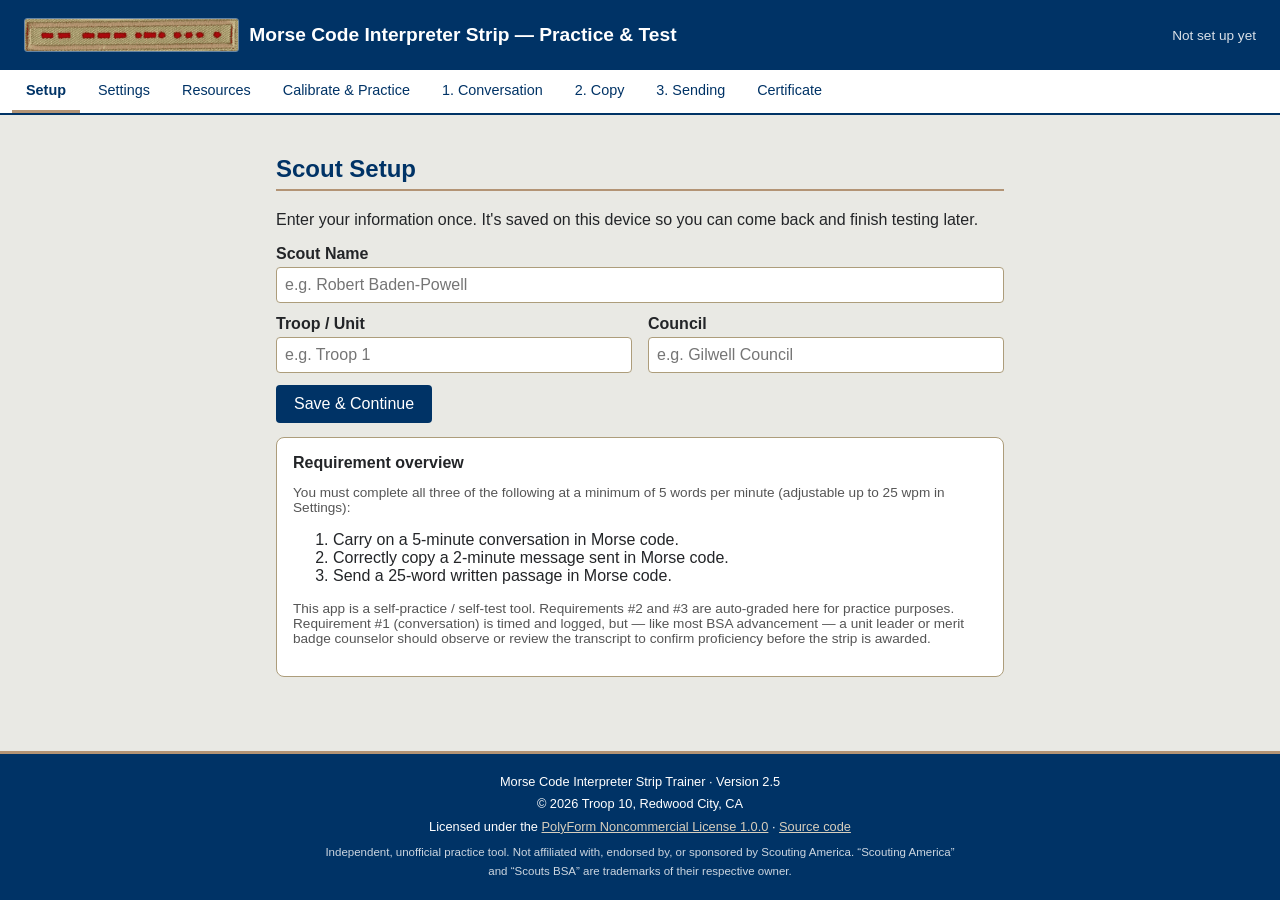
==== commit d76f5dfe: "Update index.html v2.5 changes" ====
--- a/index.html
+++ b/index.html
@@ -108,6 +108,12 @@
   #certificate .line{ border-bottom:1px solid #999; display:inline-block; min-width:220px; }
   #certificate table{ margin:20px auto; text-align:left; font-family:'Times New Roman', Georgia, serif; }
   #certificate table td{ padding:3px 10px; }
+  .exch{ border-left:3px solid var(--gold); background:#faf8f2; padding:6px 10px; margin:8px 0; border-radius:0 4px 4px 0; }
+  .exchHead{ font-weight:bold; color:var(--navy); font-size:0.85rem; }
+  .exchHead small{ font-weight:normal; color:#777; }
+  .exchLine{ font-size:0.92rem; margin-top:2px; }
+  .exchActual{ font-weight:bold; color:var(--navy); }
+  .exchSent{ color:var(--red); }
   .refTable{ width:100%; border-collapse:collapse; font-size:0.88rem; margin:8px 0; }
   .refTable th{ text-align:left; color:var(--navy); border-bottom:2px solid var(--gold); padding:6px 8px; }
   .refTable td{ border-bottom:1px solid var(--tan-light); padding:6px 8px; vertical-align:top; }
@@ -142,6 +148,7 @@
   <button data-tab="setup" class="active">Setup</button>
   <button data-tab="settings">Settings</button>
   <button data-tab="resources">Resources</button>
+  <button data-tab="practice">Calibrate &amp; Practice</button>
   <button data-tab="conversation">1. Conversation</button>
   <button data-tab="copy">2. Copy</button>
   <button data-tab="sending">3. Sending</button>
@@ -227,7 +234,7 @@
         <li><strong>Practice in short sessions</strong> (10&ndash;15 minutes) most days, and copy by writing letters as you hear them, without going back to fix them.</li>
         <li><strong>Farnsworth timing:</strong> some trainers (including ARRL practice sessions) send each <em>character</em> at a faster speed, such as 15 wpm, but stretch the gaps between letters and words so the overall speed is slower, such as 5 wpm. That helps you learn each letter as a sound instead of counting dots. When <em>you</em> send, keep your own rhythm even.</li>
         <li><strong>Make a mistake?</strong> Real operators send the <em>error</em> signal (eight dots), pause, and start the word again.</li>
-        <li><strong>Calibrate first.</strong> Before the conversation and sending tests, key <strong>A</strong>, pause the way you would between two words, and key <strong>A</strong> again so the app learns your rhythm.</li>
+        <li><strong>Calibrate once.</strong> In the <strong>Calibrate &amp; Practice</strong> tab, key <strong>A</strong>, pause the way you would between two words, and key <strong>A</strong> again so the app learns your rhythm. It is saved and used for the Conversation and Sending tests.</li>
       </ul>
     </div>
     <div class="card">
@@ -284,7 +291,7 @@
         BASE CAMP: QTH IS CAMP K<br>
         SCOUT: R TNX 73 SK
       </p>
-      <p class="note">In the test, copy each line by ear and key a short reply of your own, ending with K. The conversation does not have to match this example &mdash; it just needs to be a real back-and-forth.</p>
+      <p class="note">In the Conversation test, BASE CAMP uses plain words (no abbreviations or prosigns): copy each line by ear, write it in the Notes box, and key a short reply of your own. It does not have to match this example &mdash; it just needs to be a real back-and-forth.</p>
     </div>
     <div class="card">
       <strong>Learn more</strong>
@@ -296,13 +303,50 @@
     </div>
   </section>
 
+  <!-- CALIBRATE & PRACTICE -->
+  <section id="tab-practice">
+    <h2>Calibrate &amp; Practice</h2>
+    <p class="note">Calibrate once and the app remembers how you key &mdash; your dot and dash lengths and your pauses &mdash; for the Conversation and Sending tests, so you don&rsquo;t have to repeat it each time. It&rsquo;s saved on this device. Recalibrate any time your keying changes (for example, a different speed or a different key).</p>
+    <div class="card">
+      <strong>Calibration</strong><br>
+      <span>Status: <span id="calBadge" class="badge pending">Not calibrated</span></span>
+      <p class="note" id="calSummary"></p>
+      <button class="primary" id="calStart">Start Calibration</button>
+      <button class="secondary" id="calClear" style="display:none;">Clear saved calibration</button>
+      <div id="calArea" style="display:none;">
+        <p class="note">Key the letter <strong>A</strong> (dot-dash, &bull;&ndash;), then pause the way you naturally would <strong>between two words</strong>, then key <strong>A</strong> again. Repeat once or twice, then press &ldquo;Save calibration.&rdquo;</p>
+        <div class="keybtn" id="calKeyBtn">HOLD (click/tap) or press-and-hold the SPACEBAR to key a dot/dash &mdash; release to end it</div>
+        <div class="decoded" id="calDecoded"></div>
+        <div class="raw" id="calRaw" style="font-size:0.85em; opacity:0.75; letter-spacing:1px;"></div>
+        <button class="primary" id="calDone">Save calibration &#10003;</button>
+        <button class="secondary" id="calCancel">Cancel</button>
+        <p class="note" id="calMsg"></p>
+      </div>
+    </div>
+    <div class="card">
+      <strong>Practice</strong>
+      <p class="note">Key anything and watch what the app reads, or pick a practice word below. After you calibrate, practice uses your saved calibration. Nothing here counts toward a requirement.</p>
+      <p>Practice word: <strong id="pracTarget" style="font-size:1.2rem; letter-spacing:2px;">&mdash;</strong></p>
+      <button class="secondary" id="pracNew">New word</button>
+      <button class="secondary" id="pracPlay">&#9654; Hear it</button>
+      <div class="keybtn" id="pracKeyBtn">HOLD (click/tap) or press-and-hold the SPACEBAR to key &mdash; release to end the dot/dash</div>
+      <div class="decoded" id="pracDecoded"></div>
+      <div class="raw" id="pracRaw" style="font-size:0.85em; opacity:0.75; letter-spacing:1px;"></div>
+      <button class="primary" id="pracCheck">Check</button>
+      <button class="secondary" id="pracClear">Clear</button>
+      <div class="result" id="pracFeedback"></div>
+      <p class="note" id="pracRhythm"></p>
+    </div>
+  </section>
+
   <!-- CONVERSATION -->
   <section id="tab-conversation">
     <h2>1. Five-Minute Conversation</h2>
-    <p class="note">The app will play short lines in Morse code — the text is never shown, so you have to copy it by ear, just like a real contact. Use the Notes box to write down what you copy, then key your own reply using the button below or the spacebar (press and hold for dots/dashes, like a telegraph key — you'll hear a tone while it's held down). The session runs for 5 minutes. Send at whatever speed feels natural; the app figures out your dots and dashes on its own. Like a real operator, end each of your turns with the prosign <strong>K</strong> (&ldquo;go ahead&rdquo;) &mdash; see the Resources tab for other prosigns.</p>
+    <p class="note">The app will play short lines in Morse code — the text is never shown, so you have to copy it by ear, just like a real contact. Use the Notes box to write down what you copy, then key your own reply using the button below or the spacebar (press and hold for dots/dashes, like a telegraph key — you'll hear a tone while it's held down). The session runs for 5 minutes. Send at whatever speed feels natural; the app figures out your dots and dashes on its own. Before you reply, write down what you copied in the Notes box. It is saved with each message and cleared when you send your reply, and your leader will see what you wrote next to what BASE CAMP actually sent.</p>
     <div class="card">
       <span>Status: <span id="convBadge" class="badge pending">Not started</span></span>
       <div class="timer" id="convTimer">05:00</div>
+      <div class="note" id="convCalNote"></div>
       <div id="ai-status">⏳ Loading AI Engine (Please wait)...</div>
       <div id="ai-progress-container"><div id="ai-progress-bar"></div></div>
       <button class="primary" id="convStart" disabled>Start Conversation</button>
@@ -320,8 +364,8 @@
         <p class="note" id="convIncomingNote">🔊 BASE CAMP is sending a line in Morse code. Listen closely — the text won't be shown here.</p>
         <button class="secondary" id="convReplay">🔁 Replay this line</button>
 
-        <label for="convNotes">Your notes (write down what you're copying):</label>
-        <textarea id="convNotes" placeholder="Jot down what you think each incoming line says as you copy it..."></textarea>
+        <label for="convNotes">What did you copy from this message?</label>
+        <textarea id="convNotes" placeholder="Write what you think this message says. It is saved with the transcript, then cleared when you send your reply."></textarea>
 
         <div id="convKeyArea" style="display:none;">
           <label>Your reply — key it in Morse:</label>
@@ -331,6 +375,7 @@
         </div>
       </div>
 
+      <button class="secondary" id="convCopyTranscript" style="display:none; margin-top:10px;">&#128203; Copy transcript</button>
       <div class="transcript" id="convTranscript"></div>
     </div>
   </section>
@@ -359,6 +404,7 @@
       <strong>Passage to send:</strong>
       <p id="sendPassage" style="font-style:italic;"></p>
       <span>Status: <span id="sendBadge" class="badge pending">Not started</span></span>
+      <div class="note" id="sendCalNote"></div>
       <button class="primary" id="sendStart">Start Sending Test</button>
       <div id="sendKeyArea" style="display:none;">
         <p class="note" id="sendPhaseNote">First, calibrate: key the letter <strong>A</strong> (dot-dash, &bull;&ndash;), then pause briefly like you naturally would <strong>between two words</strong>, then key <strong>A</strong> again. Repeat once or twice, then press "Start Message" when ready.</p>
@@ -404,7 +450,7 @@
 </main>
 
 <footer id="appFooter">
-  <p>Morse Code Interpreter Strip Trainer &middot; Version <span id="appVersion">2.4</span></p>
+  <p>Morse Code Interpreter Strip Trainer &middot; Version <span id="appVersion">2.5</span></p>
   <p>&copy; <span id="copyYear">2026</span> Troop 10, Redwood City, CA</p>
   <p>Licensed under the <a href="https://polyformproject.org/licenses/noncommercial/1.0.0" target="_blank" rel="noopener noreferrer">PolyForm Noncommercial License 1.0.0</a> &middot; <a href="https://github.com/troop10rwc/morse-strip-test-v2" target="_blank" rel="noopener noreferrer">Source code</a></p>
   <p class="disclaimer">Independent, unofficial practice tool. Not affiliated with, endorsed by, or sponsored by Scouting America. &ldquo;Scouting America&rdquo; and &ldquo;Scouts BSA&rdquo; are trademarks of their respective owner.</p>
@@ -421,7 +467,7 @@
 // ---------- App version & footer ----------
 // Single source of truth for the version shown in the footer. Follow
 // semantic versioning (MAJOR.MINOR[.PATCH]) and bump it with each release.
-const APP_VERSION = '2.4';
+const APP_VERSION = '2.5';
 const COPYRIGHT_START_YEAR = 2026; // first year of publication
 (function renderFooter(){
   const y = new Date().getFullYear();
@@ -886,7 +932,34 @@
     return state.msgPresses.map(d => (Math.abs(d-dot) <= Math.abs(d-dash) ? '.' : '-')).join('');
   }
 
-  return { keyDown, keyUp, startPolling, stopPolling, reset, finalizeNow, clearText, state, displayString, rawString, messageSymbols, startCalibrating, endCalibrating };
+  // ---- Saving and reusing a calibration ----
+  // True once the calibration tap demonstrated BOTH a short pause (inside a
+  // letter) and a long one (between words) along with some dot/dash contrast.
+  function calibrationOk(){
+    return gapModel.seedIntra.length > 0 && gapModel.seedWord.length > 0 && state.durationWindow.length >= 2;
+  }
+  // A plain-data snapshot of what the calibration learned (safe to store as JSON).
+  function exportCalibration(){
+    if(!calibrationOk()) return null;
+    return { win: state.durationWindow.slice(-WINDOW_SIZE), unit: smoothedUnit, seedIntra: gapModel.seedIntra.slice(), seedWord: gapModel.seedWord.slice() };
+  }
+  // Load a snapshot into this decoder (call reset() first for a clean start).
+  function importCalibration(c){
+    if(!c || !Array.isArray(c.win) || !c.win.length) return false;
+    state.durationWindow = c.win.slice(-WINDOW_SIZE);
+    smoothedUnit = (typeof c.unit === 'number') ? c.unit : null;
+    gapModel.seedIntra = (c.seedIntra || []).slice();
+    gapModel.seedWord = (c.seedWord || []).slice();
+    gapModel.hist = [];
+    return true;
+  }
+  // Human-readable timing the decoder currently believes, in milliseconds.
+  function rhythmSummary(){
+    const d = twoMeans(state.durationWindow), c = gapCenters(currentUnit());
+    return { dotMs: Math.round(d.dot), dashMs: Math.round(d.dash), intraMs: Math.round(Math.exp(c.ci)), letterMs: Math.round(Math.exp(c.cl)), wordMs: Math.round(Math.exp(c.cw)) };
+  }
+
+  return { keyDown, keyUp, startPolling, stopPolling, reset, finalizeNow, clearText, state, displayString, rawString, messageSymbols, startCalibrating, endCalibrating, calibrationOk, exportCalibration, importCalibration, rhythmSummary };
 }
 
 // ---------- Scoring (used by the Copy and Sending tests) ----------
@@ -1008,26 +1081,25 @@
 })();
 
 // Kept deliberately short — real Morse traffic at slow speeds stays terse
-// for exactly this reason. Each line plus the K prosign (added in code) must
-// play in roughly 24 seconds or less at the 5 wpm minimum, so a beginner
-// still has time to copy it AND key a reply, and the 4-exchange bar is
-// reachable inside 5 minutes (the original first line, "HELLO SCOUT BASE
-// CAMP HERE", took almost a minute to send at 5 wpm). Standard
-// abbreviations keep lines short: UR = your, WX = weather, FB = fine
-// business, TNX = thanks, QTH = location (all listed in the Resources tab).
+// for exactly this reason, and plain words (no abbreviations or prosigns) keep
+// the conversation easy to follow. Each line must play in roughly 24 seconds
+// or less at the 5 wpm minimum, so a beginner still has time to copy it AND
+// key a reply, and the 4-exchange bar is reachable inside 5 minutes (the
+// original first line, "HELLO SCOUT BASE CAMP HERE", took about a minute at
+// 5 wpm).
 const CONV_SCRIPT = [
   "HI SCOUT",
-  "UR NAME",
-  "UR TROOP",
-  "UR MOTTO",
-  "WX UR QTH",
-  "FB TNX",
+  "YOUR NAME",
+  "YOUR TOWN",
+  "WHAT TROOP",
+  "YOUR AGE",
+  "NICE HIKE",
+  "THANK YOU",
   "NEXT BADGE",
-  "UR QTH",
-  "TNX 73",
-  "PSE AGN",
-  "FB",
-  "73 SK"
+  "FUN CAMP",
+  "WELL DONE",
+  "SAY AGAIN",
+  "GOODBYE"
 ];
 
 // ============================================================
@@ -1183,6 +1255,155 @@
     updateCertificate();
   }
   refreshBadges();
+
+  // =========================================================
+  // CALIBRATE & PRACTICE  (one saved calibration shared by every test)
+  // =========================================================
+  function getSavedCalibration(){ return loadState().calibration || null; }
+  // Saves what a decoder learned during its calibration tap. Returns false (and
+  // saves nothing) if the tap didn't show both a short and a long pause.
+  function saveCalibrationFrom(key){
+    const c = key.exportCalibration();
+    if(!c) return false;
+    appState = saveState({ calibration: Object.assign({}, c, { savedAt: new Date().toISOString() }) });
+    refreshCalibrationStatus();
+    return true;
+  }
+  // Resets a decoder and loads the saved calibration into it (if there is one).
+  function applySavedCalibration(key){
+    key.reset();
+    const c = getSavedCalibration();
+    return c ? key.importCalibration(c) : false;
+  }
+  function rhythmText(r){
+    return 'dot ≈ ' + r.dotMs + ' ms, dash ≈ ' + r.dashMs + ' ms; pause inside a letter ≈ ' + r.intraMs +
+           ' ms, between letters ≈ ' + r.letterMs + ' ms, between words ≈ ' + r.wordMs + ' ms (ideal ratio about 1 : 3 : 7).';
+  }
+  function wireKeyButton(btn, key){
+    btn.addEventListener('mousedown', () => { btn.classList.add('down'); key.keyDown(); keySidetone.on(); });
+    btn.addEventListener('mouseup', () => { btn.classList.remove('down'); key.keyUp(); keySidetone.off(); });
+    btn.addEventListener('mouseleave', () => { if(btn.classList.contains('down')){ btn.classList.remove('down'); key.keyUp(); keySidetone.off(); } });
+    btn.addEventListener('touchstart', e => { e.preventDefault(); btn.classList.add('down'); key.keyDown(); keySidetone.on(); });
+    btn.addEventListener('touchend', e => { e.preventDefault(); btn.classList.remove('down'); key.keyUp(); keySidetone.off(); });
+  }
+
+  const calKey = makeKeyInput(currentWpm);
+  const pracKey = makeKeyInput(currentWpm);
+  const calArea = document.getElementById('calArea');
+  const calKeyBtn = document.getElementById('calKeyBtn');
+  const calDecoded = document.getElementById('calDecoded');
+  const calRaw = document.getElementById('calRaw');
+  const calMsg = document.getElementById('calMsg');
+  const pracKeyBtn = document.getElementById('pracKeyBtn');
+  const pracDecoded = document.getElementById('pracDecoded');
+  const pracRaw = document.getElementById('pracRaw');
+  const pracFeedback = document.getElementById('pracFeedback');
+  const pracRhythm = document.getElementById('pracRhythm');
+  const pracTarget = document.getElementById('pracTarget');
+  const PRACTICE_WORDS = ['CAMP', 'SCOUT', 'KNOT', 'FIRE', 'TRAIL', 'HIKE', 'TENT', 'LAKE', 'HELLO', 'MORSE', 'TROOP', 'WATER', 'COMPASS', 'BASE CAMP', 'GOOD LUCK', 'BE PREPARED'];
+  const practiceTabActive = () => document.getElementById('tab-practice').classList.contains('active');
+
+  function refreshCalibrationStatus(){
+    const c = getSavedCalibration();
+    const calText = c
+      ? '✅ Using your saved calibration (you can redo it any time in the Calibrate & Practice tab).'
+      : 'No saved calibration yet — you will do a quick calibration first, and it will be saved for the other tests. (Or do it once now in the Calibrate & Practice tab.)';
+    document.getElementById('convCalNote').textContent = calText;
+    document.getElementById('sendCalNote').textContent = calText;
+    const badge = document.getElementById('calBadge');
+    badge.className = 'badge ' + (c ? 'pass' : 'pending');
+    badge.textContent = c ? 'Calibrated' : 'Not calibrated';
+    document.getElementById('calClear').style.display = c ? 'inline-block' : 'none';
+    document.getElementById('calStart').textContent = c ? '↺ Recalibrate' : 'Start Calibration';
+    let summary = 'No calibration saved yet. Calibrating takes about 20 seconds.';
+    if(c){
+      const tmp = makeKeyInput(currentWpm);
+      tmp.importCalibration(c);
+      summary = 'Saved ' + new Date(c.savedAt || Date.now()).toLocaleString() + '. Your timing: ' + rhythmText(tmp.rhythmSummary());
+    }
+    document.getElementById('calSummary').textContent = summary;
+  }
+
+  function updateCalDisplay(){ calDecoded.textContent = calKey.displayString(); calRaw.textContent = calKey.rawString(); }
+  function startCalibration(){
+    calKey.reset();
+    calKey.startCalibrating();
+    calMsg.textContent = '';
+    updateCalDisplay();
+    calArea.style.display = 'block';
+    calKey.startPolling(updateCalDisplay);
+  }
+  function cancelCalibration(){
+    calKey.stopPolling();
+    calKeyBtn.classList.remove('down');
+    keySidetone.stop();
+    calArea.style.display = 'none';
+  }
+  document.getElementById('calStart').addEventListener('click', startCalibration);
+  document.getElementById('calCancel').addEventListener('click', cancelCalibration);
+  document.getElementById('calClear').addEventListener('click', () => {
+    appState = saveState({ calibration: null });
+    refreshCalibrationStatus();
+    applySavedCalibration(pracKey);
+  });
+  document.getElementById('calDone').addEventListener('click', () => {
+    calKey.finalizeNow();
+    calKey.endCalibrating();
+    if(saveCalibrationFrom(calKey)){
+      calKey.clearText();
+      cancelCalibration();
+      applySavedCalibration(pracKey);          // practice immediately uses the new calibration
+      updatePracDisplay();
+      pracFeedback.textContent = '✅ Calibration saved. Try the practice word below.';
+    } else {
+      calMsg.textContent = 'I couldn’t tell your pause between words from your pauses inside a letter. Key A, then pause noticeably longer, then key A again — at least twice — and try again.';
+      calKey.reset();
+      calKey.startCalibrating();
+      updateCalDisplay();
+    }
+  });
+  wireKeyButton(calKeyBtn, calKey);
+
+  // ----- Practice -----
+  function newPracticeWord(){
+    let w;
+    do { w = PRACTICE_WORDS[Math.floor(Math.random() * PRACTICE_WORDS.length)]; } while(w === pracTarget.textContent && PRACTICE_WORDS.length > 1);
+    pracTarget.textContent = w;
+    clearPractice();
+  }
+  function updatePracDisplay(){
+    pracDecoded.textContent = pracKey.displayString();
+    pracRaw.textContent = pracKey.rawString();
+    pracRhythm.textContent = pracKey.state.msgPresses.length >= 6 ? 'Your rhythm so far: ' + rhythmText(pracKey.rhythmSummary()) : '';
+  }
+  function clearPractice(){
+    pracKey.clearText();
+    pracFeedback.textContent = '';
+    updatePracDisplay();
+  }
+  function startPracticeKey(){
+    applySavedCalibration(pracKey);
+    pracKey.startPolling(updatePracDisplay);
+    updatePracDisplay();
+  }
+  document.getElementById('pracNew').addEventListener('click', newPracticeWord);
+  document.getElementById('pracPlay').addEventListener('click', () => playText(pracTarget.textContent, currentWpm(), currentVol()));
+  document.getElementById('pracClear').addEventListener('click', clearPractice);
+  document.getElementById('pracCheck').addEventListener('click', () => {
+    pracKey.finalizeNow();
+    updatePracDisplay();
+    const got = pracKey.displayString().trim().replace(/\s+/g, ' ');
+    const want = pracTarget.textContent.trim();
+    if(!got) pracFeedback.textContent = 'Nothing keyed yet — key the practice word, then press Check.';
+    else if(got === want) pracFeedback.textContent = '✅ The app read ' + got + ' — that matches!';
+    else pracFeedback.textContent = 'The app read “' + got + '” (the word was “' + want + '”). Check the raw dots and dashes above and keep your spacing even.';
+  });
+  wireKeyButton(pracKeyBtn, pracKey);
+  document.querySelector('#tabs button[data-tab="practice"]').addEventListener('click', () => {
+    if(!pracTarget.textContent || pracTarget.textContent === '—') pracTarget.textContent = PRACTICE_WORDS[0];
+    startPracticeKey();
+  });
+  refreshCalibrationStatus();
 
   // =========================================================
   // 1. CONVERSATION TEST
@@ -1205,6 +1426,7 @@
   const convCalibDecoded = document.getElementById('convCalibDecoded');
   const convCalibRaw = document.getElementById('convCalibRaw');
   const convCalibrateDoneBtn = document.getElementById('convCalibrateDone');
+  const convCopyBtn = document.getElementById('convCopyTranscript');
 
   // ---------- AI ENGINE (in-browser LLM via Transformers.js v3) ----------
   // Pinned to v3 on purpose: npm's "latest" is now v4 (different API surface).
@@ -1218,11 +1440,24 @@
   // exchange is this line PLUS the time the Scout takes to key a reply, so
   // lines are kept to a couple of short words plus the K.
   const AI_MAX_LINE_SECONDS = 24;
-  const AI_SYSTEM_PROMPT = "You are a friendly Base Camp operator talking over a radio to a Scout testing for their Morse Code Interpreter Strip. Speak using short sentences. Keep your response under 12 words total. Always end your message with the single letter 'K'.";
+  const AI_SYSTEM_PROMPT = "You are a friendly Base Camp operator talking over a radio to a Scout testing for their Morse Code Interpreter Strip. Speak using short sentences. Keep your response under 12 words total. Use plain words only: no abbreviations, no prosigns, and no sign-offs such as 'over' or 'K'.";
+  // Hidden example exchanges sent with every request so the small model copies
+  // the style: very short, plain, radio-operator replies (never shown on screen).
+  const AI_FEWSHOT = [
+    { role:'user', content:'My name is Bob.' },
+    { role:'assistant', content:'Nice name.' },
+    { role:'user', content:'Troop 10.' },
+    { role:'assistant', content:'Good troop.' },
+    { role:'user', content:'The weather is sunny.' },
+    { role:'assistant', content:'Great. What did you do?' },
+    { role:'user', content:'We went hiking.' },
+    { role:'assistant', content:'Fun. Where?' }
+  ];
   const AI_OPENERS = [   // tried in order; the first that fits AI_MAX_LINE_SECONDS at the current speed is used
-    "Hello Scout, Base Camp here. K",
-    "Hello Scout. K",
-    "Hi Scout. K"
+    "Hello Scout, Base Camp here.",
+    "Hello Scout, how are you?",
+    "Hello Scout.",
+    "Hi Scout."
   ];
 
   const aiStatusEl = document.getElementById('ai-status');
@@ -1232,6 +1467,9 @@
   let aiLoadPromise = null;    // so loading only ever starts once
   let chatHistory = [];        // [{role:'user'|'assistant', content}] (system prompt added per call)
   let aiSpokenLines = [];      // what BASE CAMP actually sent (revealed only after the session ends)
+  let aiSpokenSources = [];    // how each line was chosen: opener / model / again / script
+  let lastScoutText = '';      // what the Scout's last reply decoded to
+  let sayAgainStreak = 0;      // consecutive "PSE AGN" requests for unreadable replies
 
   function setAiStatus(text){ aiStatusEl.textContent = text; }
   function setAiProgress(pct){ aiProgBar.style.width = Math.max(0, Math.min(100, pct)).toFixed(1) + '%'; }
@@ -1304,7 +1542,7 @@
 
   // Make a model reply safe to send as Morse: only characters the app can
   // key, capped so it plays in <= AI_MAX_LINE_SECONDS at the current speed,
-  // and always ending in the prosign K, "go ahead" (small models don't reliably follow that rule).
+  // and plain text only (no "over" or K prosign).
   function morseLineSeconds(text){
     let units = 0;
     buildTimeline(text).forEach(ev => units += ev.units);
@@ -1314,11 +1552,11 @@
   function aiWords(chunk){
     const t = chunk.toUpperCase().replace(/[‘’]/g, "'").replace(/[^A-Z0-9 .,?'\-\/!:;=@()"]/g, ' ');
     let w = t.split(/\s+/).filter(Boolean).map(x => x.replace(/^[.,!:;=@()"'\-\/]+|[.,!:;=@()"'\-\/]+$/g, '')).filter(Boolean);
-    w = w.filter(x => x.replace(/[^A-Z]/g, '') !== 'OVER');   // "over" is voice procedure, not Morse
-    while(w.length && w[w.length-1] === 'K') w.pop();
+    w = w.filter(x => x.replace(/[^A-Z]/g, '') !== 'OVER');   // plain text only: no "over"
+    while(w.length && w[w.length-1] === 'K') w.pop();         // ...and no K prosign
     return w;
   }
-  const aiFits = words => words.length > 0 && words.length <= 8 && morseLineSeconds(words.join(' ') + ' K') <= AI_MAX_LINE_SECONDS;
+  const aiFits = words => words.length > 0 && words.length <= 8 && morseLineSeconds(words.join(' ')) <= AI_MAX_LINE_SECONDS;
   function sanitizeAiLine(raw){
     if(typeof raw !== 'string') return '';
     // Prefer whole sentences: keep adding sentences while the line still fits,
@@ -1335,15 +1573,7 @@
       words = sentences[0].slice(0, 8);
       while(words.length > 1 && !aiFits(words)) words.pop();
     }
-    return words.join(' ') + ' K';
-  }
-  // How many ordinary short words fit in one line right now (used to tell the
-  // model how much room it has, so it writes a SHORT reply instead of a long
-  // one that gets cut off).
-  function aiWordBudget(){
-    let n = 1;
-    while(n < 8 && morseLineSeconds(Array(n + 1).fill('NICE').join(' ') + ' K') <= AI_MAX_LINE_SECONDS) n++;
-    return n;
+    return words.join(' ');
   }
   function pickOpener(){
     for(const o of AI_OPENERS){
@@ -1352,16 +1582,105 @@
     }
     return AI_OPENERS[AI_OPENERS.length - 1];
   }
-  async function generateAiReply(){
-    // The system prompt stays as written; a per-turn note tells the model how
-    // many words the radio line has room for at the Scout's current speed.
-    const hint = ' The radio link is slow: reply in at most ' + aiWordBudget() + ' word' + (aiWordBudget() === 1 ? '' : 's') + ', then K.';
-    const messages = [{ role:'system', content: AI_SYSTEM_PROMPT + hint }].concat(chatHistory);
+  async function generateAiReply(temperature){
+    const hint = ' Reply with one very short phrase (one to three words) like a radio operator. No emoji, no sign-off.';
+    const messages = [{ role:'system', content: AI_SYSTEM_PROMPT + hint }].concat(AI_FEWSHOT, chatHistory);
     const result = await aiGenerator(messages, {
-      max_new_tokens: 20, do_sample: true, temperature: 0.7, top_p: 0.9, repetition_penalty: 1.1
+      max_new_tokens: 16, do_sample: true, temperature: temperature, top_p: 0.9, repetition_penalty: 1.15
     });
     const g = result && result[0] && result[0].generated_text;
     return Array.isArray(g) ? (g[g.length - 1] && g[g.length - 1].content) : g;
+  }
+
+  // ----- choosing what BASE CAMP says next -----
+  // Lower-case "Natural" text works much better for a small language model
+  // than ALL-CAPS Morse text, and history is stored WITHOUT the K sign-off so
+  // the model doesn't learn to echo it ("JK SO K ...").
+  function aiNatural(words){
+    const t = words.toLowerCase().replace(/\bi\b/g, 'I').replace(/\s+/g, ' ').trim();
+    return t.charAt(0).toUpperCase() + t.slice(1);
+  }
+  // Turn the key decoder's output into something the model can read: drop the
+  // trailing K, and drop '?' (the decoder's mark for a symbol it couldn't read).
+  function cleanScoutText(raw){
+    const toks = String(raw || '').toUpperCase().split(/\s+/).filter(Boolean);
+    while(toks.length && toks[toks.length-1] === 'K') toks.pop();
+    return toks.map(t => t.replace(/\?/g, '')).filter(Boolean).join(' ');
+  }
+  // Readable = the Scout's reply decoded to at least one real word, and wasn't mostly '?'.
+  function scoutReplyReadable(raw){
+    const s0 = String(raw || '');
+    const q = (s0.match(/\?/g) || []).length, letters = (s0.match(/[A-Za-z0-9]/g) || []).length;
+    if(letters === 0 || q > letters) return false;
+    return cleanScoutText(s0).split(' ').some(t => t.length >= 2);
+  }
+  // Quality gate: nonsense from a tiny model must never go out as Morse.
+  const AI_BAD_WORDS = ['AI', 'SORRY', 'ASSISTANT', 'MODEL', 'CANNOT', 'UNABLE', 'LANGUAGE'];
+  function aiLineIsGood(line){
+    const words = line.split(' ').filter(Boolean);
+    if(words[words.length-1] === 'K') words.pop();
+    if(!words.length) return false;
+    if(!words.some(w => w.replace(/[^A-Z]/g, '').length >= 3)) return false;   // e.g. "JK SO"
+    if(words.some(w => AI_BAD_WORDS.includes(w))) return false;
+    if(new Set(words).size === 1 && words.length >= 3) return false;           // "HA HA HA"
+    const recent = aiSpokenLines.slice(-4);
+    if(recent.includes(line)) return false;                                     // don't repeat yourself
+    return true;
+  }
+  // True if the trimmed line still contains the model's WHOLE first sentence.
+  // A reply cut off mid-sentence ("NICE TO MEET") reads as nonsense, so those
+  // are rejected rather than sent.
+  function aiKeepsFirstSentence(raw, line){
+    const first = raw.split(/(?<=[.!?])\s+/).map(aiWords).filter(w => w.length)[0] || [];
+    const kept = line.split(' ').filter(Boolean);
+    if(kept[kept.length-1] === 'K') kept.pop();
+    return first.length > 0 && kept.length >= first.length;
+  }
+  // Next built-in line that fits the time cap at the current speed and hasn't
+  // been used yet (lines are never cut short, so they always make sense).
+  function nextScriptedLine(){
+    const fits = raw => morseLineSeconds(raw) <= AI_MAX_LINE_SECONDS;
+    for(const skipUsed of [true, false]){
+      for(let i = 0; i < CONV_SCRIPT.length; i++){
+        const raw = CONV_SCRIPT[(convScriptIndex + i) % CONV_SCRIPT.length];
+        if(fits(raw) && !(skipUsed && aiSpokenLines.includes(raw))){ convScriptIndex += i; return raw; }
+      }
+    }
+    return CONV_SCRIPT.slice().sort((x, y) => morseLineSeconds(x) - morseLineSeconds(y))[0];   // nothing fits: the shortest
+  }
+  // Decides BASE CAMP's next line. Returns { line, source } where source is
+  // 'opener', 'again' (couldn't read the Scout), 'model', or 'script'.
+  async function pickBaseCampLine(){
+    if(!aiGenerator) return { line: nextScriptedLine(), source: 'script' };
+    if(chatHistory.length === 0){
+      const o = sanitizeAiLine(pickOpener());
+      chatHistory.push({ role:'assistant', content: aiNatural(o) });
+      return { line: o, source: 'opener' };
+    }
+    // Real operators ask for a repeat when they can't copy you.
+    if(!scoutReplyReadable(lastScoutText)){
+      if(sayAgainStreak < 2){
+        sayAgainStreak++;
+        return { line: sanitizeAiLine('SAY AGAIN') || 'SAY AGAIN', source: 'again' };
+      }
+      return { line: nextScriptedLine(), source: 'script' };
+    }
+    sayAgainStreak = 0;
+    chatHistory.push({ role:'user', content: aiNatural(cleanScoutText(lastScoutText)) });
+    for(const temp of [0.5, 0.9]){
+      let line = '', raw = '';
+      try{ raw = (await generateAiReply(temp) || '').split('\n')[0]; line = sanitizeAiLine(raw); }
+      catch(err){ console.warn('AI generation failed', err); }
+      if(!(line && aiLineIsGood(line) && aiKeepsFirstSentence(raw, line))) console.debug('BASE CAMP: model reply rejected', { raw, line, temp });
+      if(line && aiLineIsGood(line) && aiKeepsFirstSentence(raw, line)){
+        chatHistory.push({ role:'assistant', content: aiNatural(line) });
+        return { line, source: 'model' };
+      }
+    }
+    // The model gave nothing usable twice: fall back to a sensible scripted line.
+    const line = nextScriptedLine();
+    chatHistory.push({ role:'assistant', content: aiNatural(line) });
+    return { line, source: 'script' };
   }
 
   if(AI_LAZY_LOAD){
@@ -1391,6 +1710,9 @@
   convStartBtn.addEventListener('click', () => {
     convStartBtn.style.display = 'none';
     convStopBtn.style.display = 'inline-block';
+    // A saved calibration (from the Calibrate & Practice tab or an earlier test) is reused:
+    // no need to calibrate again.
+    if(applySavedCalibration(convKey)){ beginConversation(); return; }
     convCalibrating = true;
     convKey.reset();
     convKey.startCalibrating();
@@ -1413,6 +1735,14 @@
   convCalibrateDoneBtn.addEventListener('click', async () => {
     convKey.finalizeNow();
     convKey.endCalibrating();
+    saveCalibrationFrom(convKey);   // keep it for the other tests too
+    await beginConversation();
+  });
+
+  // Starts the timed conversation (the key decoder is already calibrated).
+  let convExchangeLog = [];       // one entry per exchange: what BASE CAMP sent, what the Scout copied, what the Scout keyed
+  let convAwaitingReply = false;  // true while a BASE CAMP line is waiting for the Scout's reply
+  async function beginConversation(){
     convKey.clearText();
     convKey.stopPolling();
     convCalibrating = false;
@@ -1420,14 +1750,16 @@
 
     convActive = true;
     convTranscript.innerHTML = '';
+    convCopyBtn.style.display = 'none';
     convNotes.value = '';
     convBody.style.display = 'block';
     convSecondsLeft = 300; convScriptIndex = 0; convExchanges = 0;
-    chatHistory = []; aiSpokenLines = [];
+    chatHistory = []; aiSpokenLines = []; aiSpokenSources = []; lastScoutText = ''; sayAgainStreak = 0;
+    convExchangeLog = []; convAwaitingReply = false;
     tickConvTimer();
     convInterval = setInterval(tickConvTimer, 1000);
     await playNextAiLine();
-  });
+  }
 
   convCalibKeyBtn.addEventListener('mousedown', () => { convCalibKeyBtn.classList.add('down'); convKey.keyDown(); keySidetone.on(); });
   convCalibKeyBtn.addEventListener('mouseup', () => { convCalibKeyBtn.classList.remove('down'); convKey.keyUp(); keySidetone.off(); });
@@ -1453,29 +1785,17 @@
   async function playNextAiLine(){
     if(!convActive || convSecondsLeft <= 0) return;
     convKeyArea.style.display = 'none';
-    let line = '';
-    if(aiGenerator){
-      if(chatHistory.length === 0){
-        line = sanitizeAiLine(pickOpener());
-        chatHistory.push({ role:'assistant', content: line });
-      } else {
-        convReplay.disabled = true;
-        convIncomingNote.textContent = '📡 BASE CAMP is preparing a reply...';
-        try{ line = sanitizeAiLine(await generateAiReply()); }
-        catch(err){ console.warn('AI generation failed, using scripted line', err); line = ''; }
-        if(!convActive || convSecondsLeft <= 0) return; // stopped/expired while the model was thinking
-        if(line) chatHistory.push({ role:'assistant', content: line });
-      }
-    }
-    if(!line){
-      // Scripted fallback (AI not loaded, or the model returned nothing usable)
-      const scripted = CONV_SCRIPT[convScriptIndex % CONV_SCRIPT.length];
-      line = sanitizeAiLine(scripted) || (scripted + ' K');
-      if(aiGenerator) chatHistory.push({ role:'assistant', content: line });
-    }
+    convReplay.disabled = true;
+    convIncomingNote.textContent = '📡 BASE CAMP is preparing a reply...';
+    let pick;
+    try{ pick = await pickBaseCampLine(); }
+    catch(err){ console.warn('Line selection failed, using scripted line', err); pick = { line: nextScriptedLine(), source: 'script' }; }
+    if(!convActive || convSecondsLeft <= 0) return; // stopped/expired while the model was thinking
     convScriptIndex++;
-    currentAiLine = line;
-    aiSpokenLines.push(line);
+    currentAiLine = pick.line;
+    aiSpokenLines.push(pick.line);
+    aiSpokenSources.push(pick.source);
+    convAwaitingReply = true;
     logLine('ai', '🔊 (Morse line sent — copy it by ear, not shown here)');
     await playCurrentLine();
   }
@@ -1515,10 +1835,75 @@
     convKey.stopPolling();
     const said = convKey.state.text.trim();
     logLine('you', (said || '(no reply keyed)'));
-    if(aiGenerator) chatHistory.push({ role:'user', content: said || '(no reply received)' });
+    // Record this exchange for the leader: what BASE CAMP actually sent, what the
+    // Scout wrote down for it, and what the app recorded from the Scout's key.
+    convExchangeLog.push({ n: convExchangeLog.length + 1, actual: currentAiLine, copied: convNotes.value.trim(), sent: said, source: aiSpokenSources[aiSpokenSources.length - 1] });
+    convNotes.value = '';
+    convAwaitingReply = false;
+    lastScoutText = said;
     convKeyArea.style.display = 'none';
     convExchanges++;
     if(convSecondsLeft > 0) await playNextAiLine();
+  });
+
+  // ----- Transcript for the leader -----
+  // For every message BASE CAMP sent: what the Scout wrote down, with the actual
+  // text in parentheses next to it, followed by the message the app recorded
+  // from the Scout's key. Shown after the session so the answers aren't visible
+  // while the test is running.
+  function exchangeSourceLabel(src){ return src === 'script' ? 'built-in script' : 'AI'; }
+  function renderTranscript(){
+    if(!convExchangeLog.length){
+      logLine('ai', 'No messages were exchanged.');
+      return;
+    }
+    convExchangeLog.forEach(ex => {
+      const box = document.createElement('div');
+      box.className = 'exch';
+      const head = document.createElement('div');
+      head.className = 'exchHead';
+      head.textContent = 'Exchange ' + ex.n + (ex.unanswered ? ' \u2014 not answered ' : ' ');
+      const sm = document.createElement('small');
+      sm.textContent = '(' + exchangeSourceLabel(ex.source) + ')';
+      head.appendChild(sm);
+      const l1 = document.createElement('div');
+      l1.className = 'exchLine';
+      l1.appendChild(document.createTextNode('Scout wrote: \u201C' + (ex.copied || '(nothing written)') + '\u201D '));
+      const act = document.createElement('span');
+      act.className = 'exchActual';
+      act.textContent = '(' + ex.actual + ')';
+      l1.appendChild(act);
+      const l2 = document.createElement('div');
+      l2.className = 'exchLine exchSent';
+      l2.textContent = 'Scout sent (as recorded by the app): \u201C' + (ex.sent || '(no reply keyed)') + '\u201D';
+      box.appendChild(head); box.appendChild(l1); box.appendChild(l2);
+      convTranscript.appendChild(box);
+    });
+    convTranscript.scrollTop = convTranscript.scrollHeight;
+    convCopyBtn.style.display = 'inline-block';
+  }
+  function transcriptAsText(){
+    const st = loadState();
+    const lines = ['Morse Code Interpreter Strip \u2014 Conversation transcript'];
+    lines.push('Scout: ' + (st.name || '(name not set)') + (st.troop ? ', ' + st.troop : '') + (st.council ? ', ' + st.council : ''));
+    lines.push('Date: ' + new Date().toLocaleString());
+    lines.push('');
+    convExchangeLog.forEach(ex => {
+      lines.push('Exchange ' + ex.n + (ex.unanswered ? ' (not answered)' : '') + ' [' + exchangeSourceLabel(ex.source) + ']');
+      lines.push('  Scout wrote: "' + (ex.copied || '(nothing written)') + '" (' + ex.actual + ')');
+      lines.push('  Scout sent (as recorded by the app): "' + (ex.sent || '(no reply keyed)') + '"');
+      lines.push('');
+    });
+    return lines.join('\n').trim();
+  }
+  convCopyBtn.addEventListener('click', () => {
+    const text = transcriptAsText();
+    const done = () => { convCopyBtn.textContent = 'Copied \u2713'; setTimeout(() => { convCopyBtn.innerHTML = '&#128203; Copy transcript'; }, 2000); };
+    if(navigator.clipboard && navigator.clipboard.writeText){
+      navigator.clipboard.writeText(text).then(done, () => window.prompt('Copy the transcript:', text));
+    } else {
+      window.prompt('Copy the transcript:', text);
+    }
   });
 
   function finishConversation(){
@@ -1535,17 +1920,19 @@
     convStartBtn.disabled = false;
     convStartBtn.style.display = '';
     convStopBtn.style.display = 'none';
-    const notes = convNotes.value.trim();
+    // A message the Scout heard but never answered still goes in the transcript.
+    if(convAwaitingReply && currentAiLine){
+      convExchangeLog.push({ n: convExchangeLog.length + 1, actual: currentAiLine, copied: convNotes.value.trim(), sent: '', unanswered: true, source: aiSpokenSources[aiSpokenSources.length - 1] });
+      convNotes.value = '';
+      convAwaitingReply = false;
+    }
     const pass = convExchanges >= 4; // reasonable participation across the 5 minutes
-    const rec = recordResult('convResult', { pass, exchanges: convExchanges, notes, date: new Date().toISOString() });
+    const rec = recordResult('convResult', { pass, exchanges: convExchanges, notes: transcriptAsText(), transcript: convExchangeLog.slice(), date: new Date().toISOString() });
     setBadge('convBadge', rec.stored.pass ? 'pass' : 'fail', rec.stored.pass ? 'Completed' : 'Incomplete — practice again');
-    if(notes) logLine('you', '📝 Final notes: ' + notes);
-    if(aiSpokenLines.length){
-      logLine('ai', '--- Answer key (what BASE CAMP actually sent): ' + aiSpokenLines.join(' | ') + ' ---');
-    }
     logLine('ai', stoppedEarly
-      ? '--- Conversation ended early. Review this transcript (and the notes above) with your unit leader or counselor. ---'
-      : '--- 5 minutes complete. Review this transcript (and the notes above) with your unit leader or counselor. ---');
+      ? '--- Conversation ended early. Review the transcript below with your unit leader or counselor. ---'
+      : '--- 5 minutes complete. Review the transcript below with your unit leader or counselor. ---');
+    renderTranscript();
     if(rec.keptPrevious) logLine('ai', '--- This attempt did not pass, but your earlier passing result is kept. ---');
     else if(!pass) logLine('ai', '--- Not passed yet. Press "Try Conversation Again" to retry; your Copy and Sending results are not affected. ---');
     updateCertificate();
@@ -1652,6 +2039,15 @@
   document.getElementById('sendStart').addEventListener('click', () => {
     document.getElementById('sendStart').disabled = true;
     sendKeyArea.style.display = 'block';
+    // A saved calibration is reused: go straight to the message.
+    if(applySavedCalibration(sendKey)){
+      sendKey.clearText();
+      updateSendDisplay();
+      sendStartTime = performance.now();
+      enterMessagePhase();
+      sendKey.startPolling(updateSendDisplay);
+      return;
+    }
     sendKey.reset();
     sendKey.startCalibrating();
     updateSendDisplay();
@@ -1674,6 +2070,7 @@
   sendCalibrateDone.addEventListener('click', () => {
     sendKey.finalizeNow();
     sendKey.endCalibrating();
+    saveCalibrationFrom(sendKey);   // keep it for the other tests too
     sendKey.clearText();
     updateSendDisplay();
     sendStartTime = performance.now();
@@ -1750,6 +2147,11 @@
       copyPauseBtn.style.display = 'none';
       document.getElementById('copyStart').disabled = false;
     }
+    if(name === 'practice'){
+      pracKey.stopPolling();
+      pracKeyBtn.classList.remove('down');
+      if(calArea.style.display === 'block') cancelCalibration();
+    }
     if(name === 'sending' && sendKeyArea.style.display === 'block'){
       sendKeyBtn.classList.remove('down');
       sendKey.stopPolling();
@@ -1766,7 +2168,11 @@
   document.addEventListener('keydown', e => {
     if(e.code !== 'Space' || e.repeat) return;
     if(isTypingTarget(document.activeElement)) return;
-    if(convCalibrateArea.style.display === 'block'){
+    if(practiceTabActive()){
+      e.preventDefault();
+      const [btn, key] = calArea.style.display === 'block' ? [calKeyBtn, calKey] : [pracKeyBtn, pracKey];
+      btn.classList.add('down'); key.keyDown(); keySidetone.on();
+    } else if(convCalibrateArea.style.display === 'block'){
       e.preventDefault();
       convCalibKeyBtn.classList.add('down'); convKey.keyDown(); keySidetone.on();
     } else if(convKeyArea.style.display === 'block'){
@@ -1780,7 +2186,11 @@
   document.addEventListener('keyup', e => {
     if(e.code !== 'Space') return;
     if(isTypingTarget(document.activeElement)) return;
-    if(convCalibrateArea.style.display === 'block'){
+    if(practiceTabActive()){
+      e.preventDefault();
+      const [btn, key] = calArea.style.display === 'block' ? [calKeyBtn, calKey] : [pracKeyBtn, pracKey];
+      btn.classList.remove('down'); key.keyUp(); keySidetone.off();
+    } else if(convCalibrateArea.style.display === 'block'){
       e.preventDefault();
       convCalibKeyBtn.classList.remove('down'); convKey.keyUp(); keySidetone.off();
     } else if(convKeyArea.style.display === 'block'){
